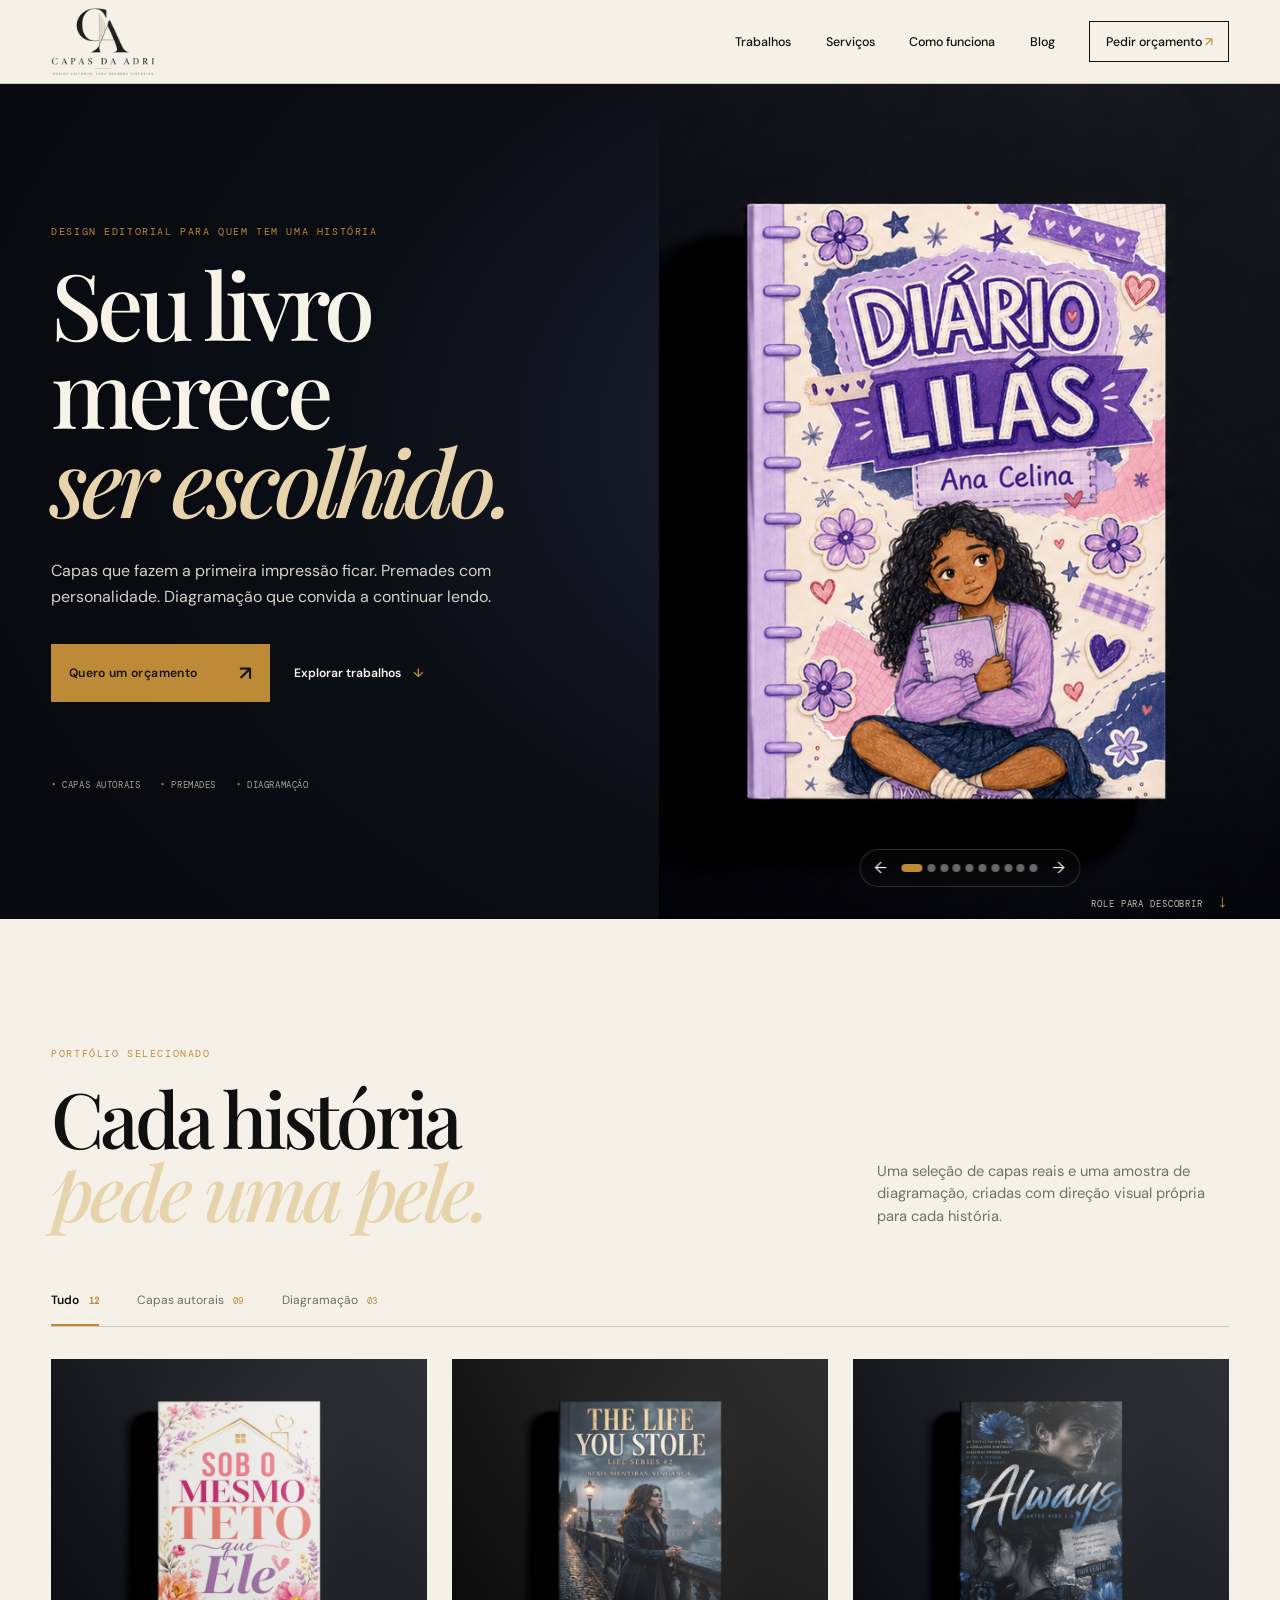
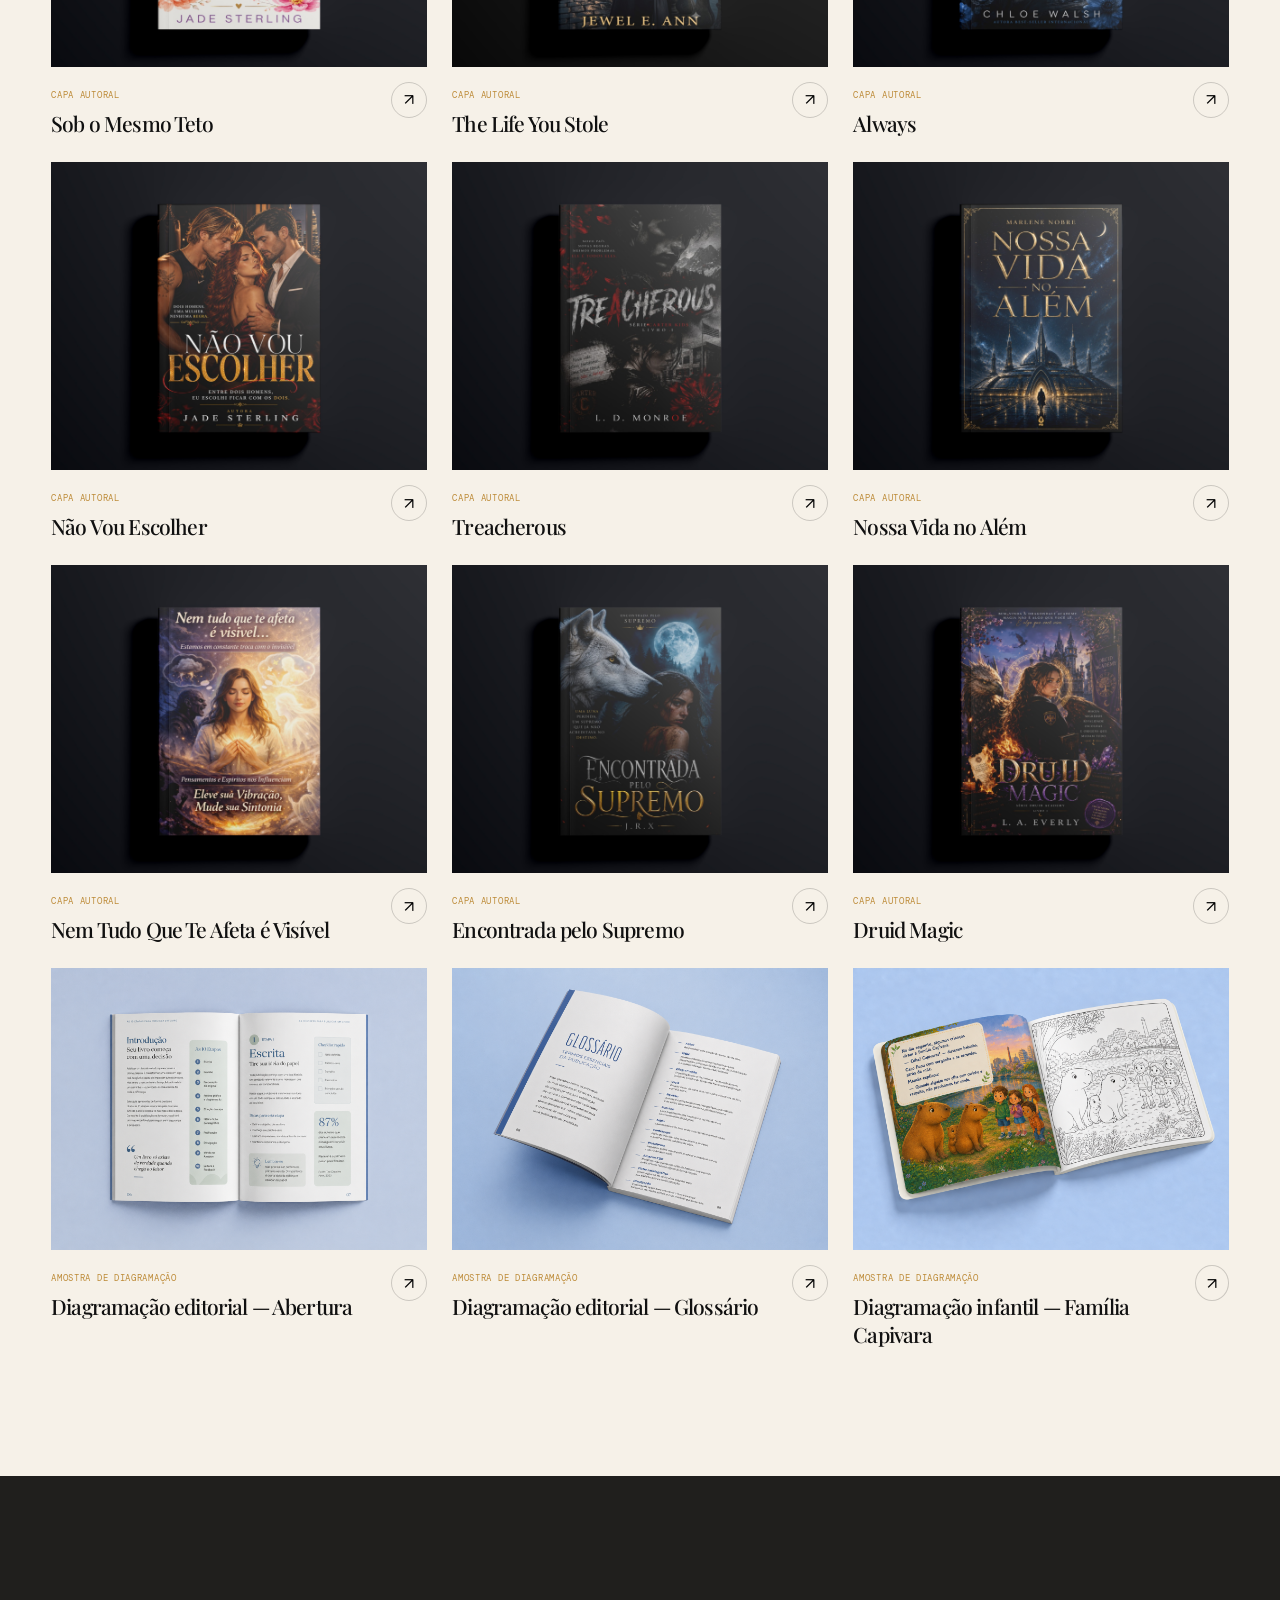
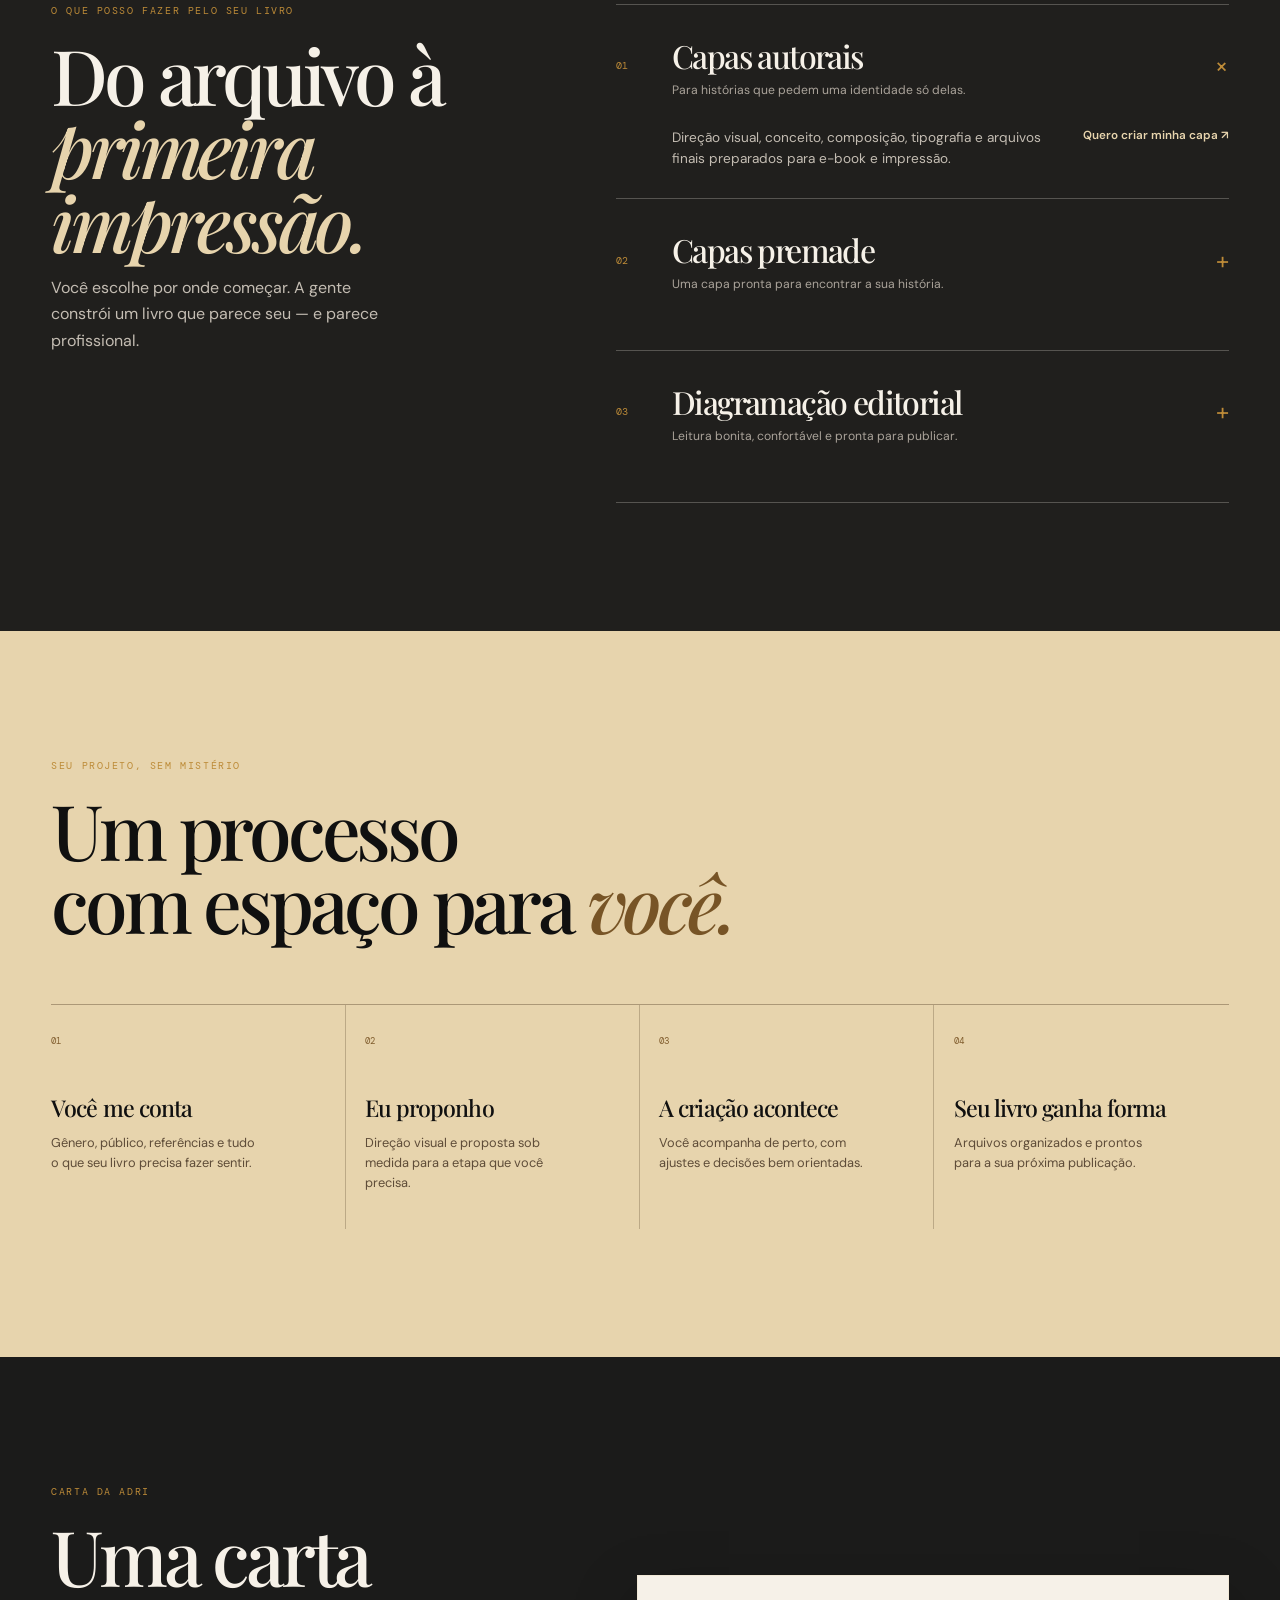
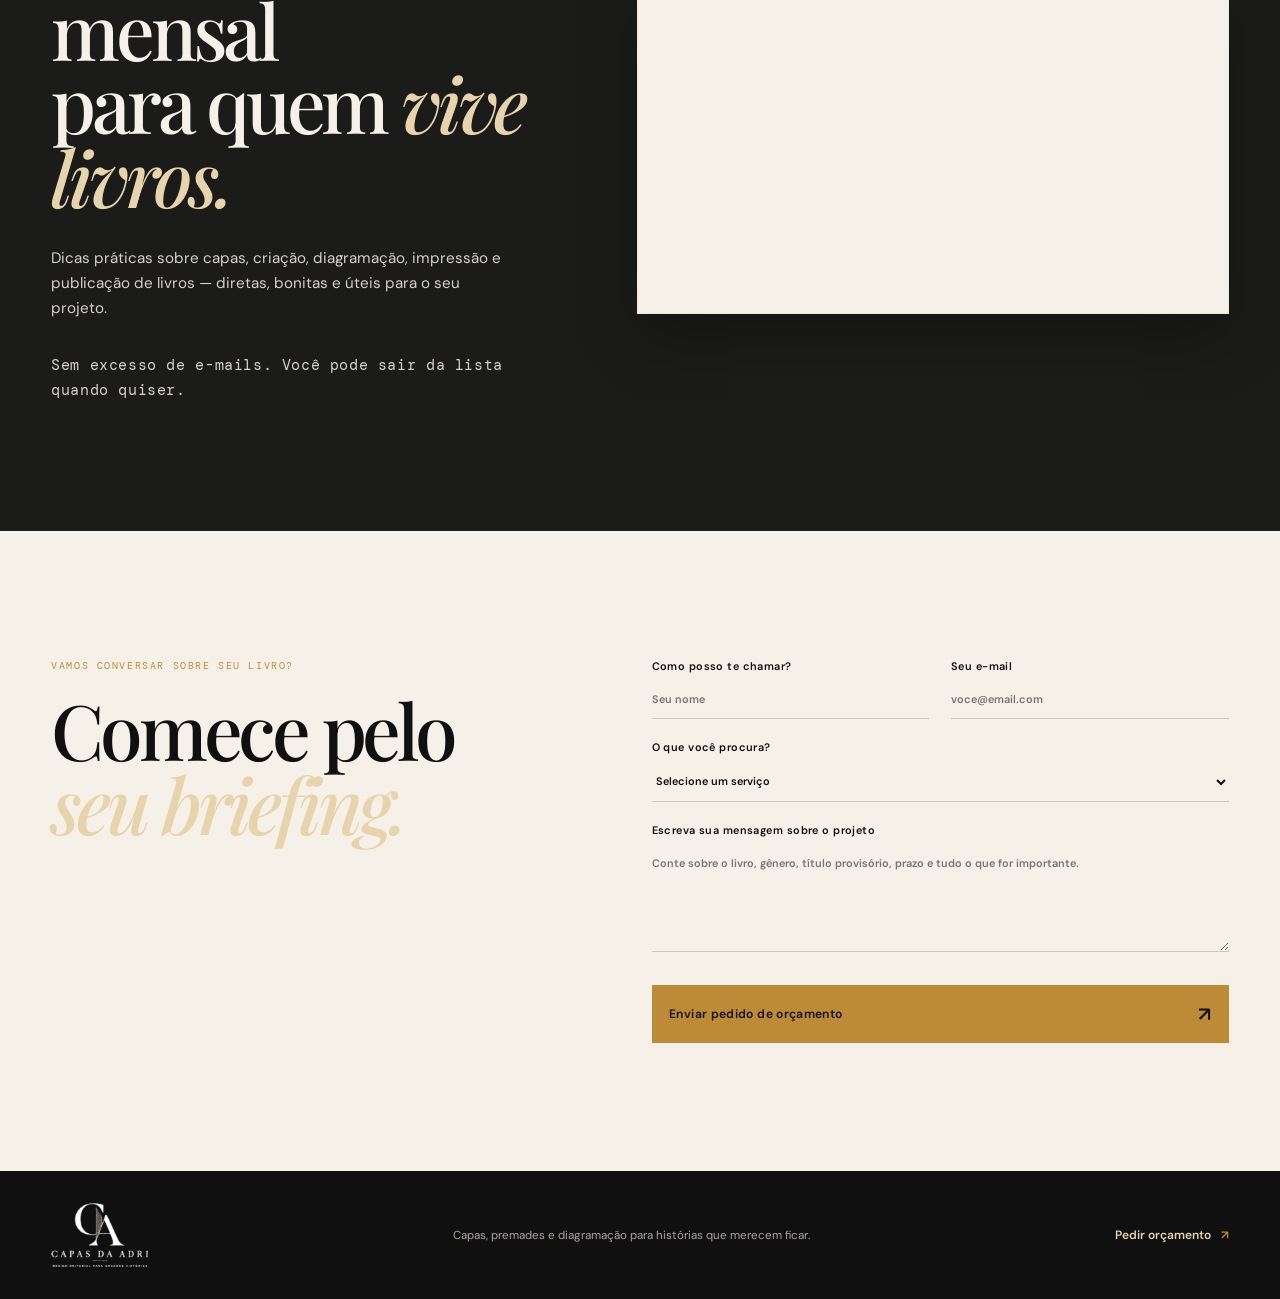
==== index.html @ 5df251c2 "Add Carta da Adri newsletter signup" ====
<!doctype html>
<html lang="pt-BR">
  <head>
    <meta charset="UTF-8" />
    <meta name="viewport" content="width=device-width, initial-scale=1.0" />
    <meta name="description" content="Capas da Adri cria capas de livros, premades e diagramação editorial para autores independentes e pequenas editoras no Brasil." />
    <meta name="robots" content="index,follow,max-image-preview:large" />
    <meta name="keywords" content="capas de livros, designer de capas, diagramação editorial, capas premade, design editorial, autores independentes" />
    <link rel="canonical" href="https://capas-da-adri.github.io/" />
    <meta property="og:type" content="website" />
    <meta property="og:locale" content="pt_BR" />
    <meta property="og:site_name" content="Capas da Adri" />
    <meta property="og:title" content="Capas da Adri | Capas de livros e diagramação editorial" />
    <meta property="og:description" content="Capas de livros, premades e diagramação editorial para histórias que merecem ser escolhidas." />
    <meta property="og:url" content="https://capas-da-adri.github.io/" />
    <meta property="og:image" content="https://capas-da-adri.github.io/assets/familia-capivara.png" />
    <meta name="twitter:card" content="summary_large_image" />
    <meta name="theme-color" content="#0B0C11" />
    <title>Capas da Adri | Capas de livros e diagramação editorial</title>
    <link rel="preconnect" href="https://fonts.googleapis.com" />
    <link rel="preconnect" href="https://fonts.gstatic.com" crossorigin />
    <link href="https://fonts.googleapis.com/css2?family=DM+Mono:wght@400;500&family=DM+Sans:opsz,wght@9..40,400;9..40,500;9..40,600&family=Playfair+Display:ital,wght@0,500;0,600;0,700;1,500;1,600&display=swap" rel="stylesheet" />
    <link rel="stylesheet" href="styles.css" />
    <style>.hero,.hero-art-mockup,.hero-carousel-slide{background:radial-gradient(ellipse 88% 88% at 84% 42%,#242a35 0%,#151924 39%,#0b0d14 68%,#080a10 100%)}</style>
    <script type="application/ld+json">
      {
        "@context": "https://schema.org",
        "@type": "ProfessionalService",
        "name": "Capas da Adri",
        "description": "Design editorial para autores independentes e pequenas editoras: capas de livros, premades e diagramação.",
        "url": "https://capas-da-adri.github.io/",
        "areaServed": "BR",
        "sameAs": ["https://www.instagram.com/capas.da.adri/"],
        "serviceType": ["Capas de livros", "Diagramação editorial", "Capas premade"]
      }
    </script>
  </head>
  <body>
    <a class="skip-link" href="#conteudo">Ir para o conteúdo</a>
    <header class="site-header">
      <a class="brand brand-logo" href="#inicio" aria-label="Capas da Adri, início"><img src="assets/logo-capas-da-adri.png" alt="Capas da Adri — design editorial para grandes histórias" /></a>
      <button class="menu-toggle" aria-label="Abrir menu" aria-expanded="false">Menu <span></span></button>
      <nav class="main-nav" aria-label="Navegação principal">
        <a href="#trabalhos">Trabalhos</a>
        <a href="#servicos">Serviços</a>
        <a href="#processo">Como funciona</a>
        <a href="blog.html">Blog</a>
        <a class="nav-cta" href="#orcamento">Pedir orçamento <i>↗</i></a>
      </nav>
    </header>

    <main id="conteudo">
      <section class="hero" id="inicio" aria-labelledby="hero-title">
        <div class="hero-copy">
          <p class="eyebrow">Design editorial para quem tem uma história</p>
          <h1 id="hero-title">Seu livro merece<br /><em>ser escolhido.</em></h1>
          <p class="hero-text">Capas que fazem a primeira impressão ficar. Premades com personalidade. Diagramação que convida a continuar lendo.</p>
          <div class="hero-actions">
            <a class="button button-gold" href="#orcamento">Quero um orçamento <span>↗</span></a>
            <a class="text-link" href="#trabalhos">Explorar trabalhos <span>↓</span></a>
          </div>
          <div class="hero-proof" aria-label="Especialidades">
            <span>Capas autorais</span><span>Premades</span><span>Diagramação</span>
          </div>
        </div>
        <div class="hero-art hero-art-mockup" data-hero-carousel aria-roledescription="carrossel" aria-label="Livros em destaque do portfólio">
          <div class="hero-carousel-slides">
            <figure class="hero-carousel-slide is-active" data-hero-slide aria-hidden="false"><img class="hero-carousel-image" src="assets/mockup-diario-lilas.png" alt="Mockup da capa Diário Lilás" fetchpriority="high" /><figcaption class="sr-only">Diário Lilás</figcaption></figure>
            <figure class="hero-carousel-slide" data-hero-slide aria-hidden="true"><img class="hero-carousel-image" src="assets/sob-o-mesmo-teto.jpg" alt="Mockup da capa Sob o Mesmo Teto" loading="lazy" decoding="async" /><figcaption class="sr-only">Sob o Mesmo Teto</figcaption></figure>
            <figure class="hero-carousel-slide" data-hero-slide aria-hidden="true"><img class="hero-carousel-image" src="assets/the-life-you-stole.jpg" alt="Mockup da capa The Life You Stole" loading="lazy" decoding="async" /><figcaption class="sr-only">The Life You Stole</figcaption></figure>
            <figure class="hero-carousel-slide" data-hero-slide aria-hidden="true"><img class="hero-carousel-image" src="assets/always.jpg" alt="Mockup da capa Always" loading="lazy" decoding="async" /><figcaption class="sr-only">Always</figcaption></figure>
            <figure class="hero-carousel-slide" data-hero-slide aria-hidden="true"><img class="hero-carousel-image" src="assets/nao-vou-escolher.jpg" alt="Mockup da capa Não Vou Escolher" loading="lazy" decoding="async" /><figcaption class="sr-only">Não Vou Escolher</figcaption></figure>
            <figure class="hero-carousel-slide" data-hero-slide aria-hidden="true"><img class="hero-carousel-image" src="assets/treacherous.jpg" alt="Mockup da capa Treacherous" loading="lazy" decoding="async" /><figcaption class="sr-only">Treacherous</figcaption></figure>
            <figure class="hero-carousel-slide" data-hero-slide aria-hidden="true"><img class="hero-carousel-image" src="assets/nossa-vida-no-alem.jpg" alt="Mockup da capa Nossa Vida no Além" loading="lazy" decoding="async" /><figcaption class="sr-only">Nossa Vida no Além</figcaption></figure>
            <figure class="hero-carousel-slide" data-hero-slide aria-hidden="true"><img class="hero-carousel-image" src="assets/nem-tudo-que-te-afeta.jpg" alt="Mockup da capa Nem Tudo Que Te Afeta é Visível" loading="lazy" decoding="async" /><figcaption class="sr-only">Nem Tudo Que Te Afeta é Visível</figcaption></figure>
            <figure class="hero-carousel-slide" data-hero-slide aria-hidden="true"><img class="hero-carousel-image" src="assets/encontrada-pelo-supremo.jpg" alt="Mockup da capa Encontrada pelo Supremo" loading="lazy" decoding="async" /><figcaption class="sr-only">Encontrada pelo Supremo</figcaption></figure>
            <figure class="hero-carousel-slide" data-hero-slide aria-hidden="true"><img class="hero-carousel-image" src="assets/druid-magic.jpg" alt="Mockup da capa Druid Magic" loading="lazy" decoding="async" /><figcaption class="sr-only">Druid Magic</figcaption></figure>
          </div>
          <div class="hero-carousel-controls" aria-label="Controles do carrossel">
            <button class="hero-carousel-arrow" type="button" data-hero-prev aria-label="Livro anterior">←</button>
            <div class="hero-carousel-dots" data-hero-dots aria-label="Escolher livro em destaque"></div>
            <button class="hero-carousel-arrow" type="button" data-hero-next aria-label="Próximo livro">→</button>
          </div>
        </div>
        <a class="scroll-cue" href="#trabalhos">ROLE PARA DESCOBRIR <span>↓</span></a>
      </section>

      <section class="gallery-section" id="trabalhos" aria-labelledby="trabalhos-title">
        <div class="section-head">
          <div>
            <p class="eyebrow">Portfólio selecionado</p>
            <h2 id="trabalhos-title">Cada história<br /><em>pede uma pele.</em></h2>
          </div>
          <p>Uma seleção de capas reais e uma amostra de diagramação, criadas com direção visual própria para cada história.</p>
        </div>
        <div class="filters" aria-label="Filtrar trabalhos">
          <button class="filter is-active" data-filter="todos">Tudo <span>12</span></button>
          <button class="filter" data-filter="capa">Capas autorais <span>09</span></button>
          <button class="filter" data-filter="diagramacao">Diagramação <span>03</span></button>
        </div>
        <div class="work-grid" id="workGrid">
          <article class="work-card" data-category="capa" data-title="Sob o Mesmo Teto" data-type="Capa autoral" data-description="Projeto de capa autoral para uma história que pede leveza, cor e uma presença romântica já no primeiro olhar.">
            <div class="cover-photo"><img src="assets/sob-o-mesmo-teto.jpg" alt="Capa do livro Sob o Mesmo Teto" /></div><div class="work-meta"><div><span>Capa autoral</span><h3>Sob o Mesmo Teto</h3></div><button class="round-arrow" aria-label="Ver Sob o Mesmo Teto">↗</button></div>
          </article>
          <article class="work-card" data-category="capa" data-title="The Life You Stole" data-type="Capa autoral" data-description="Projeto de capa autoral com atmosfera cinematográfica e um clima envolvente de mistério.">
            <div class="cover-photo"><img src="assets/the-life-you-stole.jpg" alt="Capa do livro The Life You Stole" loading="lazy" /></div><div class="work-meta"><div><span>Capa autoral</span><h3>The Life You Stole</h3></div><button class="round-arrow" aria-label="Ver The Life You Stole">↗</button></div>
          </article>
          <article class="work-card" data-category="capa" data-title="Always" data-type="Capa autoral" data-description="Projeto de capa autoral em tons profundos, com contraste, textura e emoção visual.">
            <div class="cover-photo"><img src="assets/always.jpg" alt="Capa do livro Always" loading="lazy" /></div><div class="work-meta"><div><span>Capa autoral</span><h3>Always</h3></div><button class="round-arrow" aria-label="Ver Always">↗</button></div>
          </article>
          <article class="work-card" data-category="capa" data-title="Não Vou Escolher" data-type="Capa autoral" data-description="Projeto de capa autoral de alto impacto, com luz dramática, contraste e presença editorial.">
            <div class="cover-photo"><img src="assets/nao-vou-escolher.jpg" alt="Capa do livro Não Vou Escolher" loading="lazy" /></div><div class="work-meta"><div><span>Capa autoral</span><h3>Não Vou Escolher</h3></div><button class="round-arrow" aria-label="Ver Não Vou Escolher">↗</button></div>
          </article>
          <article class="work-card" data-category="capa" data-title="Treacherous" data-type="Capa autoral" data-description="Projeto de capa autoral com uma linguagem intensa, urbana e marcada por contraste visual.">
            <div class="cover-photo"><img src="assets/treacherous.jpg" alt="Capa do livro Treacherous" loading="lazy" /></div><div class="work-meta"><div><span>Capa autoral</span><h3>Treacherous</h3></div><button class="round-arrow" aria-label="Ver Treacherous">↗</button></div>
          </article>
          <article class="work-card" data-category="capa" data-title="Nossa Vida no Além" data-type="Capa autoral" data-description="Projeto de capa autoral com universo fantástico, brilho dourado e atmosfera noturna.">
            <div class="cover-photo"><img src="assets/nossa-vida-no-alem.jpg" alt="Capa do livro Nossa Vida no Além" loading="lazy" /></div><div class="work-meta"><div><span>Capa autoral</span><h3>Nossa Vida no Além</h3></div><button class="round-arrow" aria-label="Ver Nossa Vida no Além">↗</button></div>
          </article>
          <article class="work-card" data-category="capa" data-title="Nem Tudo Que Te Afeta é Visível" data-type="Capa autoral" data-description="Projeto de capa autoral com simbologia, luz e um contraste que sustenta a mensagem do livro.">
            <div class="cover-photo"><img src="assets/nem-tudo-que-te-afeta.jpg" alt="Capa do livro Nem Tudo Que Te Afeta é Visível" loading="lazy" /></div><div class="work-meta"><div><span>Capa autoral</span><h3>Nem Tudo Que Te Afeta é Visível</h3></div><button class="round-arrow" aria-label="Ver Nem Tudo Que Te Afeta é Visível">↗</button></div>
          </article>
          <article class="work-card" data-category="capa" data-title="Encontrada pelo Supremo" data-type="Capa autoral" data-description="Projeto de capa autoral com fantasia, personagem central e uma paleta noturna de alto contraste.">
            <div class="cover-photo"><img src="assets/encontrada-pelo-supremo.jpg" alt="Capa do livro Encontrada pelo Supremo" loading="lazy" /></div><div class="work-meta"><div><span>Capa autoral</span><h3>Encontrada pelo Supremo</h3></div><button class="round-arrow" aria-label="Ver Encontrada pelo Supremo">↗</button></div>
          </article>
          <article class="work-card" data-category="capa" data-title="Druid Magic" data-type="Capa autoral" data-description="Projeto de capa autoral de fantasia, com elementos mágicos, cenário rico e presença de personagem.">
            <div class="cover-photo"><img src="assets/druid-magic.jpg" alt="Capa do livro Druid Magic" loading="lazy" /></div><div class="work-meta"><div><span>Capa autoral</span><h3>Druid Magic</h3></div><button class="round-arrow" aria-label="Ver Druid Magic">↗</button></div>
          </article>
          <article class="work-card" data-category="diagramacao" data-title="Diagramação editorial — Abertura" data-type="Amostra de diagramação" data-description="Uma abertura de capítulo completa, com hierarquia clara, elementos de apoio e leitura confortável.">
            <div class="layout-photo"><img src="assets/diagramacao-abertura.png" alt="Livro aberto exibindo páginas diagramadas com introdução e etapa de escrita" loading="lazy" /></div><div class="work-meta"><div><span>Amostra de diagramação</span><h3>Diagramação editorial — Abertura</h3></div><button class="round-arrow" aria-label="Ver amostra de diagramação editorial">↗</button></div>
          </article>
          <article class="work-card" data-category="diagramacao" data-title="Diagramação editorial — Glossário" data-type="Amostra de diagramação" data-description="Uma página de glossário com organização visual, espaçamento e hierarquia para leitura fluida.">
            <div class="layout-photo"><img src="assets/diagramacao-glossario.png" alt="Livro aberto exibindo uma página diagramada de glossário editorial" loading="lazy" /></div><div class="work-meta"><div><span>Amostra de diagramação</span><h3>Diagramação editorial — Glossário</h3></div><button class="round-arrow" aria-label="Ver amostra de diagramação editorial">↗</button></div>
          </article>
          <article class="work-card" data-category="diagramacao" data-title="Diagramação infantil — Família Capivara" data-type="Amostra de diagramação" data-description="Miolo infantil com página de leitura ilustrada e atividade para colorir, organizado para tornar a experiência divertida e clara.">
            <div class="layout-photo"><img src="assets/diagramacao-familia-capivara.png" alt="Livro aberto da Família Capivara com página ilustrada e atividade para colorir" loading="lazy" /></div><div class="work-meta"><div><span>Amostra de diagramação</span><h3>Diagramação infantil — Família Capivara</h3></div><button class="round-arrow" aria-label="Ver amostra de diagramação infantil da Família Capivara">↗</button></div>
          </article>
        </div>
      </section>

      <section class="services-section" id="servicos" aria-labelledby="servicos-title">
        <div class="services-intro">
          <p class="eyebrow">O que posso fazer pelo seu livro</p>
          <h2 id="servicos-title">Do arquivo à<br /><em>primeira impressão.</em></h2>
          <p>Você escolhe por onde começar. A gente constrói um livro que parece seu — e parece profissional.</p>
        </div>
        <div class="service-list">
          <article class="service-item is-open"><button class="service-toggle" aria-expanded="true"><span class="service-number">01</span><span><b>Capas autorais</b><small>Para histórias que pedem uma identidade só delas.</small></span><i>+</i></button><div class="service-detail"><p>Direção visual, conceito, composição, tipografia e arquivos finais preparados para e-book e impressão.</p><a href="#orcamento" data-service="Capa autoral">Quero criar minha capa <span>↗</span></a></div></article>
          <article class="service-item"><button class="service-toggle" aria-expanded="false"><span class="service-number">02</span><span><b>Capas premade</b><small>Uma capa pronta para encontrar a sua história.</small></span><i>+</i></button><div class="service-detail"><p>Opções exclusivas que recebem seu título, nome de autora ou autor e os ajustes combinados.</p><a href="#orcamento" data-service="Premade">Quero ver premades <span>↗</span></a></div></article>
          <article class="service-item"><button class="service-toggle" aria-expanded="false"><span class="service-number">03</span><span><b>Diagramação editorial</b><small>Leitura bonita, confortável e pronta para publicar.</small></span><i>+</i></button><div class="service-detail"><p>Organização de miolo, estilos, capítulos, páginas e elementos gráficos para e-book ou impresso.</p><a href="#orcamento" data-service="Diagramação">Quero diagramar meu livro <span>↗</span></a></div></article>
        </div>
      </section>

      <section class="process-section" id="processo" aria-labelledby="processo-title">
        <p class="eyebrow">Seu projeto, sem mistério</p>
        <h2 id="processo-title">Um processo<br />com espaço para <em>você.</em></h2>
        <ol class="process-list">
          <li><span>01</span><b>Você me conta</b><p>Gênero, público, referências e tudo o que seu livro precisa fazer sentir.</p></li>
          <li><span>02</span><b>Eu proponho</b><p>Direção visual e proposta sob medida para a etapa que você precisa.</p></li>
          <li><span>03</span><b>A criação acontece</b><p>Você acompanha de perto, com ajustes e decisões bem orientadas.</p></li>
          <li><span>04</span><b>Seu livro ganha forma</b><p>Arquivos organizados e prontos para a sua próxima publicação.</p></li>
        </ol>
      </section>

      <section class="newsletter-section" id="carta-da-adri" aria-labelledby="newsletter-title">
        <div class="newsletter-copy">
          <p class="eyebrow">Carta da Adri</p>
          <h2 id="newsletter-title">Uma carta mensal<br />para quem <em>vive livros.</em></h2>
          <p>Dicas práticas sobre capas, criação, diagramação, impressão e publicação de livros — diretas, bonitas e úteis para o seu projeto.</p>
          <p class="newsletter-note">Sem excesso de e-mails. Você pode sair da lista quando quiser.</p>
        </div>
        <div class="newsletter-embed">
          <iframe title="Inscrição na Carta da Adri" width="540" height="305" src="https://da67647e.sibforms.com/v2/serve/[base64]" frameborder="0" scrolling="auto" allowfullscreen style="display:block;margin-left:auto;margin-right:auto;max-width:100%;"></iframe>
        </div>
      </section>

      <section class="quote-section" id="orcamento" aria-labelledby="orcamento-title">
        <div class="quote-copy"><p class="eyebrow">Vamos conversar sobre seu livro?</p><h2 id="orcamento-title">Comece pelo<br /><em>seu briefing.</em></h2></div>
        <form class="quote-form" id="quoteForm">
          <label>Como posso te chamar?<input name="nome" type="text" placeholder="Seu nome" required /></label>
          <label>Seu e-mail<input name="email" type="email" placeholder="voce@email.com" required /></label>
          <label>O que você procura?<select name="servico" required><option value="">Selecione um serviço</option><option>Uma capa autoral</option><option>Uma capa premade</option><option>Diagramação editorial</option><option>Mais de um serviço</option></select></label>
          <label>Escreva sua mensagem sobre o projeto<textarea name="mensagem" rows="6" placeholder="Conte sobre o livro, gênero, título provisório, prazo e tudo o que for importante." required></textarea></label>
          <label class="sr-only" aria-hidden="true">Não preencha este campo<input name="website" type="text" tabindex="-1" autocomplete="off" /></label>
          <button class="button button-gold" type="submit">Enviar pedido de orçamento <span>↗</span></button>
          <p class="form-helper" id="formHelper" role="status" aria-live="polite" hidden></p>
        </form>
      </section>
    </main>

    <footer><a class="brand brand-logo brand-logo-footer" href="#inicio" aria-label="Capas da Adri, início"><img src="assets/logo-capas-da-adri-footer.png" alt="Capas da Adri — design editorial para grandes histórias" /></a><p>Capas, premades e diagramação para histórias que merecem ficar.</p><a href="#orcamento">Pedir orçamento <span>↗</span></a></footer>

    <dialog class="work-modal" id="workModal"><button class="modal-close" aria-label="Fechar">×</button><div id="modalArt"></div><div class="modal-copy"><p class="eyebrow" id="modalType"></p><h2 id="modalTitle"></h2><p id="modalDescription"></p><a class="button button-gold" href="#orcamento">Quero algo assim <span>↗</span></a></div></dialog>
    <script src="app.js"></script>
  </body>
</html>
---- styles.css ----
:root{--ink:#101010;--paper:#f6f1e8;--gold:#bd8b38;--gold-pale:#e7d4ad;--muted:#756f67;--line:rgba(16,16,16,.18);--serif:"Playfair Display",Georgia,serif;--sans:"DM Sans",Arial,sans-serif;--mono:"DM Mono",monospace}*{box-sizing:border-box}html{scroll-behavior:smooth}body{margin:0;background:var(--paper);color:var(--ink);font-family:var(--sans)}button,input,textarea,select{font:inherit}button{cursor:pointer}.skip-link{position:fixed;left:1rem;top:-5rem;background:var(--ink);color:#fff;padding:.8rem;z-index:20}.skip-link:focus{top:1rem}.site-header{height:84px;padding:0 clamp(1.25rem,4vw,4.5rem);border-bottom:1px solid var(--line);display:flex;align-items:center;justify-content:space-between;position:relative;z-index:10;background:var(--paper)}.brand{color:inherit;text-decoration:none;display:flex;align-items:center;gap:.75rem;font-size:.76rem;font-weight:600;letter-spacing:.09em;text-transform:uppercase}.brand-mark{font-family:var(--serif);font-size:1.65rem;letter-spacing:-.12em;line-height:1}.brand-mark span{color:var(--gold);font-family:var(--sans);font-size:.65em;vertical-align:middle;margin:0 .03em}.main-nav{display:flex;align-items:center;gap:clamp(1rem,2.7vw,3rem)}.main-nav>a{color:inherit;text-decoration:none;font-size:.78rem;font-weight:500}.main-nav .nav-cta{padding:.7rem .95rem;border:1px solid var(--ink)}.nav-cta i{font-style:normal;color:var(--gold)}.menu-toggle{display:none;border:0;background:none;font-size:.75rem;font-weight:600;letter-spacing:.08em;text-transform:uppercase}.hero{min-height:calc(100vh - 84px);position:relative;display:grid;grid-template-columns:minmax(0,1.03fr) minmax(440px,.97fr);overflow:hidden;background:#1b1b1a;color:#f8f3e9}.hero:before{content:"";position:absolute;width:70vw;height:70vw;border:1px solid rgba(231,212,173,.24);border-radius:50%;right:-27vw;top:-28vw}.hero-copy{padding:clamp(5rem,11vw,10rem) clamp(1.25rem,4vw,4.5rem) 5.5rem;position:relative;z-index:2}.eyebrow{font-family:var(--mono);font-size:.62rem;letter-spacing:.16em;text-transform:uppercase;margin:0 0 1.3rem;color:var(--gold)}h1,h2{font-family:var(--serif);font-weight:500;letter-spacing:-.055em;line-height:.96;margin:0}h1{font-size:clamp(3.4rem,7.2vw,7.7rem)}h1 em,h2 em{font-weight:500;color:var(--gold-pale)}.hero-text{max-width:32rem;line-height:1.65;font-size:1rem;color:#d6d1c9;margin:2.1rem 0}.hero-actions{display:flex;gap:1.5rem;align-items:center;flex-wrap:wrap}.button{display:inline-flex;align-items:center;gap:2.6rem;text-decoration:none;border:0;padding:1rem 1.1rem;font-size:.76rem;font-weight:600;letter-spacing:.03em}.button-gold{background:var(--gold);color:#15130f}.button span{font-size:1.25rem}.text-link{color:inherit;text-decoration:none;font-size:.76rem;font-weight:600}.text-link span{color:var(--gold);padding-left:.55rem}.hero-proof{display:flex;gap:1.25rem;flex-wrap:wrap;position:absolute;bottom:2rem;font-family:var(--mono);font-size:.59rem;color:#aaa39a;text-transform:uppercase;letter-spacing:.06em}.hero-proof span:before{content:"•";color:var(--gold);margin-right:.35rem}.hero-art{position:relative;min-height:600px}.sun-stamp{position:absolute;border:1px solid rgba(231,212,173,.45);color:var(--gold-pale);border-radius:50%;width:9rem;height:9rem;right:12%;top:15%;display:grid;place-content:center;text-align:center;font-family:var(--mono);font-size:.58rem;letter-spacing:.14em;line-height:1.65;transform:rotate(15deg)}.sun-stamp b{color:var(--gold);font-size:1.1rem}.hero-book{width:clamp(155px,18vw,240px);aspect-ratio:2/3.08;position:absolute;box-shadow:20px 28px 40px rgba(0,0,0,.37);padding:1.3rem;display:flex;flex-direction:column;z-index:1}.hero-book b{font-family:var(--serif);font-size:clamp(1.4rem,2.6vw,2.5rem);font-weight:500;line-height:.9;letter-spacing:-.08em}.hero-book b i{font-weight:500}.hero-book small,.hero-book span{font-family:var(--mono);font-size:.42rem;letter-spacing:.08em}.hero-book span{margin-top:auto}.book-hush{right:34%;top:11%;background:linear-gradient(145deg,#5d3e2d,#17110f 55%,#8c6750);color:#eadfce;transform:rotate(9deg);z-index:0}.book-hush b{margin-top:30%}.book-hush i{color:#d7ab72}.book-memory{right:5%;top:27%;background:linear-gradient(#8dd2d5 0 40%,#2d8395 40% 63%,#1d536e 63%);color:#f9f0cf;transform:rotate(-5deg)}.book-memory b{color:#f2bd40;margin-top:13%;font-size:clamp(1.45rem,2.8vw,2.75rem)}.book-memory b:first-line{color:#245a97}.book-lilas{right:46%;top:48%;background:radial-gradient(circle at 80% 16%,#fff8de 0 1%,transparent 1.5%),linear-gradient(135deg,#c693b3,#8c5e8d);color:#fff6e4;transform:rotate(-12deg)}.book-lilas b{margin-top:36%;color:#fff6d3}.book-lilas i{color:#f7d558}.scroll-cue{position:absolute;left:clamp(1.25rem,4vw,4.5rem);bottom:1.8rem;color:#c7c0b6;text-decoration:none;font-family:var(--mono);font-size:.55rem;letter-spacing:.1em}.scroll-cue span{color:var(--gold);font-size:1.15rem;padding-left:.5rem}.gallery-section,.services-section,.process-section,.quote-section{padding:clamp(5rem,10vw,10rem) clamp(1.25rem,4vw,4.5rem)}.section-head{display:flex;justify-content:space-between;gap:2rem;align-items:flex-end;margin-bottom:4rem}.section-head h2,.services-intro h2,.process-section h2,.quote-copy h2{font-size:clamp(3rem,6vw,6.4rem)}.section-head>p{max-width:21rem;line-height:1.55;color:var(--muted);font-size:.92rem;margin:0 1rem 0 0}.filters{display:flex;border-bottom:1px solid var(--line);gap:clamp(1rem,3vw,3rem);overflow-x:auto;margin-bottom:2rem}.filter{border:0;background:transparent;color:#716b63;font-size:.75rem;padding:0 0 1rem;white-space:nowrap;border-bottom:2px solid transparent}.filter span{font-family:var(--mono);font-size:.56rem;margin-left:.4rem;color:var(--gold)}.filter.is-active{color:var(--ink);border-color:var(--gold);font-weight:600}.work-grid{display:grid;grid-template-columns:repeat(3,1fr);gap:clamp(1rem,2vw,2rem)}.work-card{margin:0;min-width:0;transition:opacity .25s,transform .25s}.work-card.hidden{display:none}.work-card.wide{grid-column:span 2}.cover-scene{aspect-ratio:1/.9;position:relative;overflow:hidden;isolation:isolate}.wide .cover-scene{aspect-ratio:1.9/1}.cover-scene:after{content:"";position:absolute;inset:0;background:linear-gradient(110deg,rgba(255,255,255,.12),transparent 30%,rgba(0,0,0,.18));pointer-events:none}.cover-type,.rain-title,.serra-title,.lines-title{position:absolute;z-index:1}.memory-scene{background:linear-gradient(#a4dce2 0 37%,#408da0 38% 55%,#17617b 56%);padding:clamp(1.3rem,4vw,4rem)}.memory-scene:before{content:"";position:absolute;width:110%;height:35%;background:repeating-linear-gradient(175deg,rgba(255,255,255,.3) 0 2px,transparent 2px 13px);left:-4%;top:45%;transform:skewY(-3deg)}.memory-scene .cover-type{top:12%;left:11%;color:#ffc343}.memory-scene strong,.memory-scene em{display:block;font-family:var(--serif);font-size:clamp(2rem,5vw,5.2rem);line-height:.76;letter-spacing:-.07em}.memory-scene strong{color:#296395}.memory-scene em{font-style:italic}.memory-scene small{display:block;margin-top:1rem;color:#fff6d5;font-family:var(--mono);font-size:.43rem;letter-spacing:.1em}.lilas-scene{background:linear-gradient(145deg,#d6b5ca,#b97ca8 50%,#795376);color:#fff8dd}.lilas-scene .cover-type{top:34%;left:10%}.lilas-scene strong,.lilas-scene em{display:block;font-family:var(--serif);font-size:clamp(2rem,4.2vw,3.8rem);line-height:.75;letter-spacing:-.07em}.lilas-scene em{color:#f4d75b}.lilas-scene small{display:block;font-family:var(--mono);font-size:.42rem;margin-top:.9rem;letter-spacing:.07em}.flower{position:absolute;color:#f7e4b1;font-size:clamp(3rem,7vw,7rem);z-index:0}.f1{right:4%;top:5%;transform:rotate(24deg)}.f2{left:-5%;bottom:-12%;color:#dfb7dc}.rain-scene{background:radial-gradient(circle at 72% 18%,#d9b77d 0 1%,transparent 28%),linear-gradient(150deg,#112c30,#395d59 50%,#0c1d26);color:#f6ebd0}.rain-scene:before{content:"";position:absolute;inset:-30% 20% -10%;background:repeating-linear-gradient(105deg,transparent 0 10px,rgba(212,233,225,.3) 11px 12px,transparent 13px 20px);transform:rotate(12deg)}.rain-title{left:11%;top:36%;font-family:var(--serif);font-size:clamp(2rem,4vw,3.9rem);line-height:.78;letter-spacing:-.07em}.rain-title i{color:#d5ad65}.rain-title small,.serra-title small,.lines-title small{display:block;font-family:var(--mono);font-size:.42rem;letter-spacing:.1em;margin-top:1rem}.serra-scene{background:linear-gradient(#e2a06c,#c87361 45%,#80455d);color:#fae5be}.mountain{position:absolute;bottom:-11%;width:85%;height:67%;background:#382b41;clip-path:polygon(0 100%,53% 0,100% 100%)}.m1{left:-26%}.m2{right:-23%;height:59%;background:#543148}.serra-title{left:10%;top:17%;font-family:var(--serif);font-size:clamp(2rem,4vw,3.9rem);line-height:.79;letter-spacing:-.07em}.serra-title i{color:#f6c65a}.pages-scene{background:#d5cab9;padding:13% 9%;display:flex;gap:4%;align-items:center}.page{background:#f9f7f0;box-shadow:0 10px 20px rgba(65,51,37,.2);height:77%;width:48%;padding:12%;position:relative;z-index:1}.page:after{content:"";position:absolute;left:12%;right:12%;bottom:12%;height:1px;background:#c8bda9;box-shadow:0 -14px #d7cebe,0 -28px #d7cebe,0 -42px #d7cebe}.page-one b{font-family:var(--serif);font-size:clamp(1.7rem,3.3vw,3.2rem);color:var(--gold)}.page-one span{font-family:var(--serif);font-size:clamp(1rem,2vw,1.8rem);display:block;margin-top:1rem;line-height:.9}.page-two{transform:translateY(7%);display:flex;flex-direction:column}.page-two i{font-family:var(--serif);font-size:clamp(.9rem,1.7vw,1.4rem);line-height:1.1}.page-two small{margin-top:auto;font-family:var(--mono);font-size:.38rem;letter-spacing:.1em}.lines-scene{background:#e7d8ce;color:#5b2630}.lines-scene:before{content:"";position:absolute;inset:0;background:repeating-linear-gradient(0deg,transparent 0 24px,rgba(107,53,62,.28) 25px 26px);transform:rotate(-7deg) scale(1.2)}.line-bloom{position:absolute;right:7%;top:4%;font-size:clamp(5rem,11vw,10rem);z-index:1;color:#c08b8d}.lines-title{left:11%;top:34%;font-family:var(--serif);font-size:clamp(2rem,4vw,3.9rem);line-height:.76;letter-spacing:-.07em}.lines-title i{color:#a15e65}.work-meta{display:flex;justify-content:space-between;gap:1rem;padding:.95rem 0 0}.work-meta span{font-family:var(--mono);font-size:.55rem;text-transform:uppercase;letter-spacing:.08em;color:var(--gold)}.work-meta h3{font-family:var(--serif);font-size:1.32rem;font-weight:500;letter-spacing:-.04em;margin:.35rem 0 0}.round-arrow{border:1px solid var(--line);border-radius:50%;background:transparent;width:2.25rem;height:2.25rem;font-size:1rem;transition:.2s}.work-card:hover .round-arrow{background:var(--gold);border-color:var(--gold);transform:translate(2px,-2px)}.services-section{background:#201f1d;color:#f6f1e8;display:grid;grid-template-columns:.86fr 1.14fr;gap:clamp(3rem,8vw,9rem)}.services-intro>p:last-child{max-width:22rem;line-height:1.65;color:#c4bdb3}.service-list{border-top:1px solid rgba(246,241,232,.25)}.service-item{border-bottom:1px solid rgba(246,241,232,.25)}.service-toggle{width:100%;display:grid;grid-template-columns:2.5rem 1fr 2rem;gap:1rem;align-items:center;text-align:left;padding:1.8rem 0;background:transparent;border:0;color:inherit}.service-number{font-family:var(--mono);font-size:.6rem;color:var(--gold)}.service-toggle b{display:block;font-family:var(--serif);font-size:clamp(1.5rem,2.5vw,2.4rem);font-weight:500;letter-spacing:-.05em}.service-toggle small{display:block;color:#aaa39a;font-size:.76rem;margin-top:.35rem}.service-toggle i{font-style:normal;font-size:1.5rem;color:var(--gold);justify-self:end;transition:transform .25s}.is-open .service-toggle i{transform:rotate(45deg)}.service-detail{display:grid;grid-template-columns:1fr auto;gap:2rem;padding:0 0 1.8rem 3.5rem;max-height:0;overflow:hidden;opacity:0;transition:max-height .35s,opacity .3s,padding .3s}.is-open .service-detail{max-height:180px;opacity:1}.service-detail p{margin:0;line-height:1.55;color:#c4bdb3;font-size:.85rem}.service-detail a{color:var(--gold-pale);font-size:.73rem;font-weight:600;text-decoration:none;white-space:nowrap}.process-section{background:var(--gold-pale)}.process-section h2 em{color:#775426}.process-list{list-style:none;margin:4rem 0 0;padding:0;display:grid;grid-template-columns:repeat(4,1fr);border-top:1px solid rgba(61,41,18,.35)}.process-list li{padding:1.4rem 1.2rem 0 0;min-height:14rem;border-right:1px solid rgba(61,41,18,.25)}.process-list li:not(:first-child){padding-left:1.2rem}.process-list li:last-child{border-right:0}.process-list span{font-family:var(--mono);font-size:.58rem;color:#805d2e}.process-list b{display:block;font-family:var(--serif);font-size:1.45rem;font-weight:500;letter-spacing:-.04em;margin:2.7rem 0 .65rem}.process-list p{font-size:.8rem;line-height:1.55;margin:0;max-width:13rem;color:#5e4c38}.quote-section{display:grid;grid-template-columns:.9fr 1.1fr;gap:clamp(3rem,10vw,10rem)}.quote-copy>p:not(.eyebrow){max-width:23rem;line-height:1.65;color:var(--muted)}.direct-note{margin-top:3rem;border-top:1px solid var(--line);border-bottom:1px solid var(--line);padding:1.1rem 0;display:flex;align-items:center;gap:.75rem;width:min(100%,22rem)}.direct-note>span{color:var(--gold);font-family:var(--serif);font-size:2rem}.direct-note b,.direct-note small{display:block}.direct-note b{font-size:.8rem}.direct-note small{font-family:var(--mono);font-size:.57rem;color:var(--muted);margin-top:.2rem}.quote-form{display:grid;grid-template-columns:1fr 1fr;gap:1.35rem}.quote-form label{font-size:.68rem;font-weight:600;letter-spacing:.04em}.quote-form label:nth-of-type(3),.quote-form label:nth-of-type(4),.quote-form button,.form-helper{grid-column:1/-1}.quote-form input,.quote-form textarea,.quote-form select{display:block;width:100%;margin-top:.5rem;border:0;border-bottom:1px solid var(--line);background:transparent;padding:.7rem 0;color:var(--ink);outline-color:var(--gold)}.quote-form textarea{resize:vertical}.quote-form .button{justify-content:space-between;margin-top:.7rem}.form-helper{font-family:var(--mono);font-size:.57rem;color:var(--muted);margin:0}footer{background:#101010;color:#f6f1e8;padding:2rem clamp(1.25rem,4vw,4.5rem);display:flex;align-items:center;justify-content:space-between;gap:1.5rem}footer p{font-size:.72rem;color:#aca69e;margin:0;text-align:center}footer>a:last-child{color:var(--gold-pale);font-size:.75rem;text-decoration:none;font-weight:600}footer>a:last-child span{color:var(--gold);margin-left:.4rem}.work-modal{width:min(800px,calc(100vw - 2rem));padding:0;border:0;background:var(--paper);color:var(--ink);grid-template-columns:1fr 1fr;box-shadow:0 30px 90px rgba(0,0,0,.45)}.work-modal[open]{display:grid}.work-modal::backdrop{background:rgba(12,11,10,.72);backdrop-filter:blur(3px)}#modalArt{min-height:470px}.modal-copy{padding:clamp(2rem,5vw,4rem);display:flex;flex-direction:column;align-items:flex-start;justify-content:center}.modal-copy h2{font-size:clamp(2.5rem,5vw,4rem)}.modal-copy>p:not(.eyebrow){line-height:1.6;color:var(--muted);font-size:.88rem}.modal-copy .button{margin-top:1rem}.modal-close{position:absolute;right:.65rem;top:.4rem;border:0;background:transparent;font-size:2rem;z-index:2}.toast{position:fixed;right:1.2rem;bottom:1.2rem;background:#171512;color:#fff;padding:1rem 1.2rem;box-shadow:0 12px 30px rgba(0,0,0,.22);font-size:.78rem;transform:translateY(150%);transition:transform .3s;z-index:30}.toast.show{transform:translateY(0)}
@media (max-width:800px){.site-header{height:68px}.menu-toggle{display:block}.menu-toggle span{display:inline-block;width:1.1rem;height:1px;background:currentColor;margin-left:.4rem;vertical-align:middle}.main-nav{position:absolute;top:68px;left:0;right:0;padding:1.2rem;background:var(--paper);display:none;flex-direction:column;align-items:stretch;gap:1rem;border-bottom:1px solid var(--line)}.main-nav.is-open{display:flex}.hero{grid-template-columns:1fr;min-height:auto}.hero-copy{padding-top:4.5rem;min-height:530px}.hero-art{min-height:390px;order:-1}.hero-book{width:145px}.book-hush{top:8%;right:43%}.book-memory{right:8%;top:19%}.book-lilas{right:54%;top:45%}.sun-stamp{width:6.4rem;height:6.4rem;font-size:.42rem;right:10%;top:4%}.scroll-cue{display:none}.hero-proof{bottom:1.5rem}.section-head,.services-section,.quote-section{grid-template-columns:1fr;display:grid}.section-head{align-items:start}.section-head>p{margin:0}.work-grid{grid-template-columns:repeat(2,1fr)}.work-card.wide{grid-column:span 2}.services-section{gap:3.5rem}.process-list{grid-template-columns:1fr 1fr}.process-list li:nth-child(2){border-right:0}.process-list li:nth-child(n+3){border-top:1px solid rgba(61,41,18,.25);padding-top:1.4rem}.process-list b{margin-top:1.8rem}.work-modal{grid-template-columns:1fr}.work-modal #modalArt{min-height:260px}.work-modal .modal-copy{padding:2rem}.modal-close{color:#fff;text-shadow:0 1px 5px #000}}
@media (max-width:480px){.brand>span:last-child{font-size:.63rem}.hero-copy{min-height:510px}.hero-text{font-size:.9rem}.hero-art{min-height:330px}.hero-book{width:118px;padding:.8rem}.book-memory{right:6%;top:20%}.book-lilas{right:55%;top:49%}.book-hush{right:42%}.hero-book b{font-size:1.2rem}.gallery-section,.services-section,.process-section,.quote-section{padding-top:4rem;padding-bottom:4rem}.work-grid{gap:1.2rem}.work-card{grid-column:span 2}.work-card.wide{grid-column:span 2}.cover-scene{aspect-ratio:1.18/1}.wide .cover-scene{aspect-ratio:1.18/1}.service-detail{grid-template-columns:1fr;padding-left:0;gap:1rem}.quote-form{grid-template-columns:1fr}.quote-form label{grid-column:1/-1}.process-list{grid-template-columns:1fr}.process-list li{border-right:0;border-bottom:1px solid rgba(61,41,18,.25);min-height:auto;padding:1.3rem 0}.process-list li:not(:first-child){padding-left:0}.process-list li:last-child{border-bottom:0}.process-list b{margin:1rem 0 .5rem}footer{flex-wrap:wrap}footer p{text-align:left;order:3;width:100%}}

/* Portfolio with real cover and layout artwork */
.hero-art{perspective:1400px}.hero-shelf{position:absolute;left:4%;right:2%;bottom:8%;height:24px;background:linear-gradient(180deg,#8b6a42 0,#2b2118 26%,#0c0b0a 100%);transform:skewX(-8deg);box-shadow:0 30px 22px rgba(0,0,0,.72),inset 0 2px rgba(255,237,192,.32);z-index:0}.hero-real-book{position:absolute;bottom:calc(8% + 22px);overflow:visible;transform-style:preserve-3d;filter:drop-shadow(14px 22px 11px rgba(0,0,0,.64));z-index:2}.hero-real-book:after{content:"";position:absolute;inset:8px -10px -10px 8px;background:linear-gradient(140deg,#25211d,#090909);z-index:-2;box-shadow:9px 12px 0 rgba(0,0,0,.42)}.hero-real-book img{position:relative;z-index:2;width:100%;height:100%;display:block;object-fit:fill;box-shadow:inset -8px 0 rgba(0,0,0,.16),inset 0 -4px rgba(0,0,0,.11)}.book-spine{position:absolute;z-index:1;left:-9px;top:6px;bottom:5px;width:11px;background:linear-gradient(90deg,#090909,#4b4641 55%,#151414);border-left:1px solid rgba(255,255,255,.16);transform:skewY(-11deg);transform-origin:right}.book-pages{position:absolute;z-index:1;right:-8px;top:7px;bottom:4px;width:9px;background:repeating-linear-gradient(0deg,#d9d2c3 0 2px,#b5ac9d 2px 3px);transform:skewY(-12deg);box-shadow:2px 0 3px rgba(0,0,0,.45)}.hero-cover-one{width:clamp(165px,20vw,280px);aspect-ratio:1/1;left:6%;transform:rotate(-8deg);z-index:2}.hero-cover-two{width:clamp(138px,16vw,210px);aspect-ratio:5/8;right:5%;transform:rotate(5deg);z-index:4}.hero-cover-three{width:clamp(145px,16vw,220px);aspect-ratio:1380/2048;left:39%;transform:rotate(-3deg);z-index:3}.cover-photo,.layout-photo{position:relative;overflow:hidden;background:#17191c}.cover-photo{aspect-ratio:1.22/1}.layout-photo{aspect-ratio:4/3}.cover-photo img,.layout-photo img{display:block;width:100%;height:100%;object-fit:cover;object-position:center;transition:transform .45s ease}.work-card:hover .cover-photo img,.work-card:hover .layout-photo img{transform:scale(1.035)}.work-modal .cover-photo,.work-modal .layout-photo{width:100%;height:100%;aspect-ratio:auto}.work-modal .cover-photo img,.work-modal .layout-photo img{height:100%;object-fit:cover}
.brand-logo{gap:0}.brand-logo img{display:block;height:68px;width:auto;max-width:150px;object-fit:contain}.brand-logo-footer{background:transparent;padding:0}.brand-logo-footer img{height:64px;max-width:112px}.direct-note a{color:inherit;text-decoration:none}.direct-note a:hover{text-decoration:underline}
@media (max-width:800px){.hero-shelf{left:5%;right:4%;height:20px}.hero-cover-one{width:155px;left:7%}.hero-cover-two{width:122px;right:6%}.hero-cover-three{width:116px;left:40%}.brand-logo img{height:52px;max-width:112px}.brand-logo-footer img{height:54px}}
@media (max-width:480px){.hero-art{min-height:360px}.hero-shelf{bottom:8%;height:18px}.hero-real-book{bottom:calc(8% + 16px)}.hero-cover-one{width:130px;left:4%}.hero-cover-two{width:102px;right:3%}.hero-cover-three{width:94px;left:40%}.cover-photo{aspect-ratio:1.18/1}.layout-photo{aspect-ratio:4/3}}

/* Hero supplied by the studio: real book mockup, without cropping or simulated covers. */
.hero-art-mockup{display:grid;place-items:end center;overflow:hidden;background:#1b1b1a}.hero-mockup{display:block;width:100%;height:100%;max-width:690px;object-fit:cover;object-position:center bottom}.hero-art-mockup .sun-stamp,.hero-art-mockup .hero-shelf,.hero-art-mockup .hero-real-book{display:none}@media (max-width:800px){.hero-art-mockup{order:0;min-height:520px}.hero-mockup{max-width:500px}}@media (max-width:480px){.hero-art-mockup{min-height:410px}.hero-mockup{max-width:360px;object-fit:contain}}

/* Rotating book showcase */
.sr-only{position:absolute;width:1px;height:1px;padding:0;margin:-1px;overflow:hidden;clip:rect(0,0,0,0);white-space:nowrap;border:0}.hero-art-mockup{display:block;isolation:isolate}.hero-carousel-slides{position:absolute;inset:0}.hero-carousel-slide{position:absolute;inset:0;margin:0;display:grid;place-items:center;opacity:0;visibility:hidden;pointer-events:none;transition:opacity .7s ease,visibility 0s linear .7s;background:#1b1b1a}.hero-carousel-slide.is-active{z-index:1;opacity:1;visibility:visible;pointer-events:auto;transition:opacity .7s ease}.hero-carousel-image{display:block;width:100%;height:100%;object-fit:cover;object-position:center bottom}.hero-carousel-slide--pair .hero-carousel-image{max-width:690px}.hero-carousel-controls{position:absolute;z-index:3;left:50%;bottom:clamp(1rem,2.5vw,2rem);transform:translateX(-50%);display:flex;align-items:center;gap:.55rem;padding:.35rem .5rem;border:1px solid rgba(246,241,232,.18);border-radius:999px;background:rgba(16,16,16,.34);backdrop-filter:blur(8px)}.hero-carousel-arrow,.hero-carousel-dot{border:0;background:transparent;color:#f6f1e8}.hero-carousel-arrow{width:1.55rem;height:1.55rem;border-radius:50%;font-size:1rem;line-height:1}.hero-carousel-arrow:hover,.hero-carousel-arrow:focus-visible{background:rgba(246,241,232,.16);outline:none}.hero-carousel-dots{display:flex;align-items:center;gap:.3rem}.hero-carousel-dot{width:.5rem;height:.5rem;padding:0;border-radius:999px;background:rgba(246,241,232,.42);transition:width .25s,background .25s}.hero-carousel-dot[aria-current="true"]{width:1.3rem;background:var(--gold)}.hero-carousel-dot:focus-visible{outline:2px solid var(--gold-pale);outline-offset:3px}@media (max-width:800px){.hero-carousel-slide--pair .hero-carousel-image{max-width:500px}}@media (max-width:480px){.hero-carousel-slide--pair .hero-carousel-image{max-width:360px;object-fit:contain}.hero-carousel-controls{bottom:.9rem}.hero-carousel-dots{gap:.22rem}.hero-carousel-dot{width:.4rem;height:.4rem}.hero-carousel-dot[aria-current="true"]{width:1rem}}@media (prefers-reduced-motion:reduce){.hero-carousel-slide,.hero-carousel-slide.is-active{transition:none}.hero-carousel-dot{transition:none}}

/* Keep the text area on the same dark, softly lit stage as the supplied mockups. */
.hero-copy{display:flex;flex-direction:column;padding-bottom:clamp(7.5rem,10vw,10rem)}
.hero-proof{position:static;margin-top:clamp(2.25rem,5vw,4.5rem);max-width:100%;padding-top:.8rem}
.scroll-cue{left:auto;right:clamp(1.25rem,4vw,4.5rem);bottom:.35rem;z-index:4}
@media (max-width:800px){.hero-copy{padding-bottom:4.5rem}.hero-proof{margin-top:2rem}}

/* Carta da Adri */
.newsletter-section{background:#1b1b1a;color:#f6f1e8;padding:clamp(5rem,10vw,10rem) clamp(1.25rem,4vw,4.5rem);display:grid;grid-template-columns:.9fr 1.1fr;gap:clamp(3rem,8vw,9rem);align-items:center}
.newsletter-copy h2{font-size:clamp(3rem,6vw,6.4rem)}
.newsletter-copy>p:not(.eyebrow){max-width:29rem;line-height:1.65;color:#d6d1c9;margin:2rem 0 0;font-size:.95rem}
.newsletter-copy .newsletter-note{font-family:var(--mono);font-size:.62rem;letter-spacing:.04em;color:#aaa39a;margin-top:1.5rem}
.newsletter-embed{background:#f6f1e8;border:1px solid rgba(231,212,173,.32);box-shadow:0 24px 60px rgba(0,0,0,.25);padding:clamp(.5rem,1.6vw,1rem)}
.newsletter-embed iframe{display:block;width:100%;max-width:540px;min-height:305px;margin:0 auto;border:0}
@media (max-width:800px){.newsletter-section{grid-template-columns:1fr}.newsletter-embed{width:100%}}
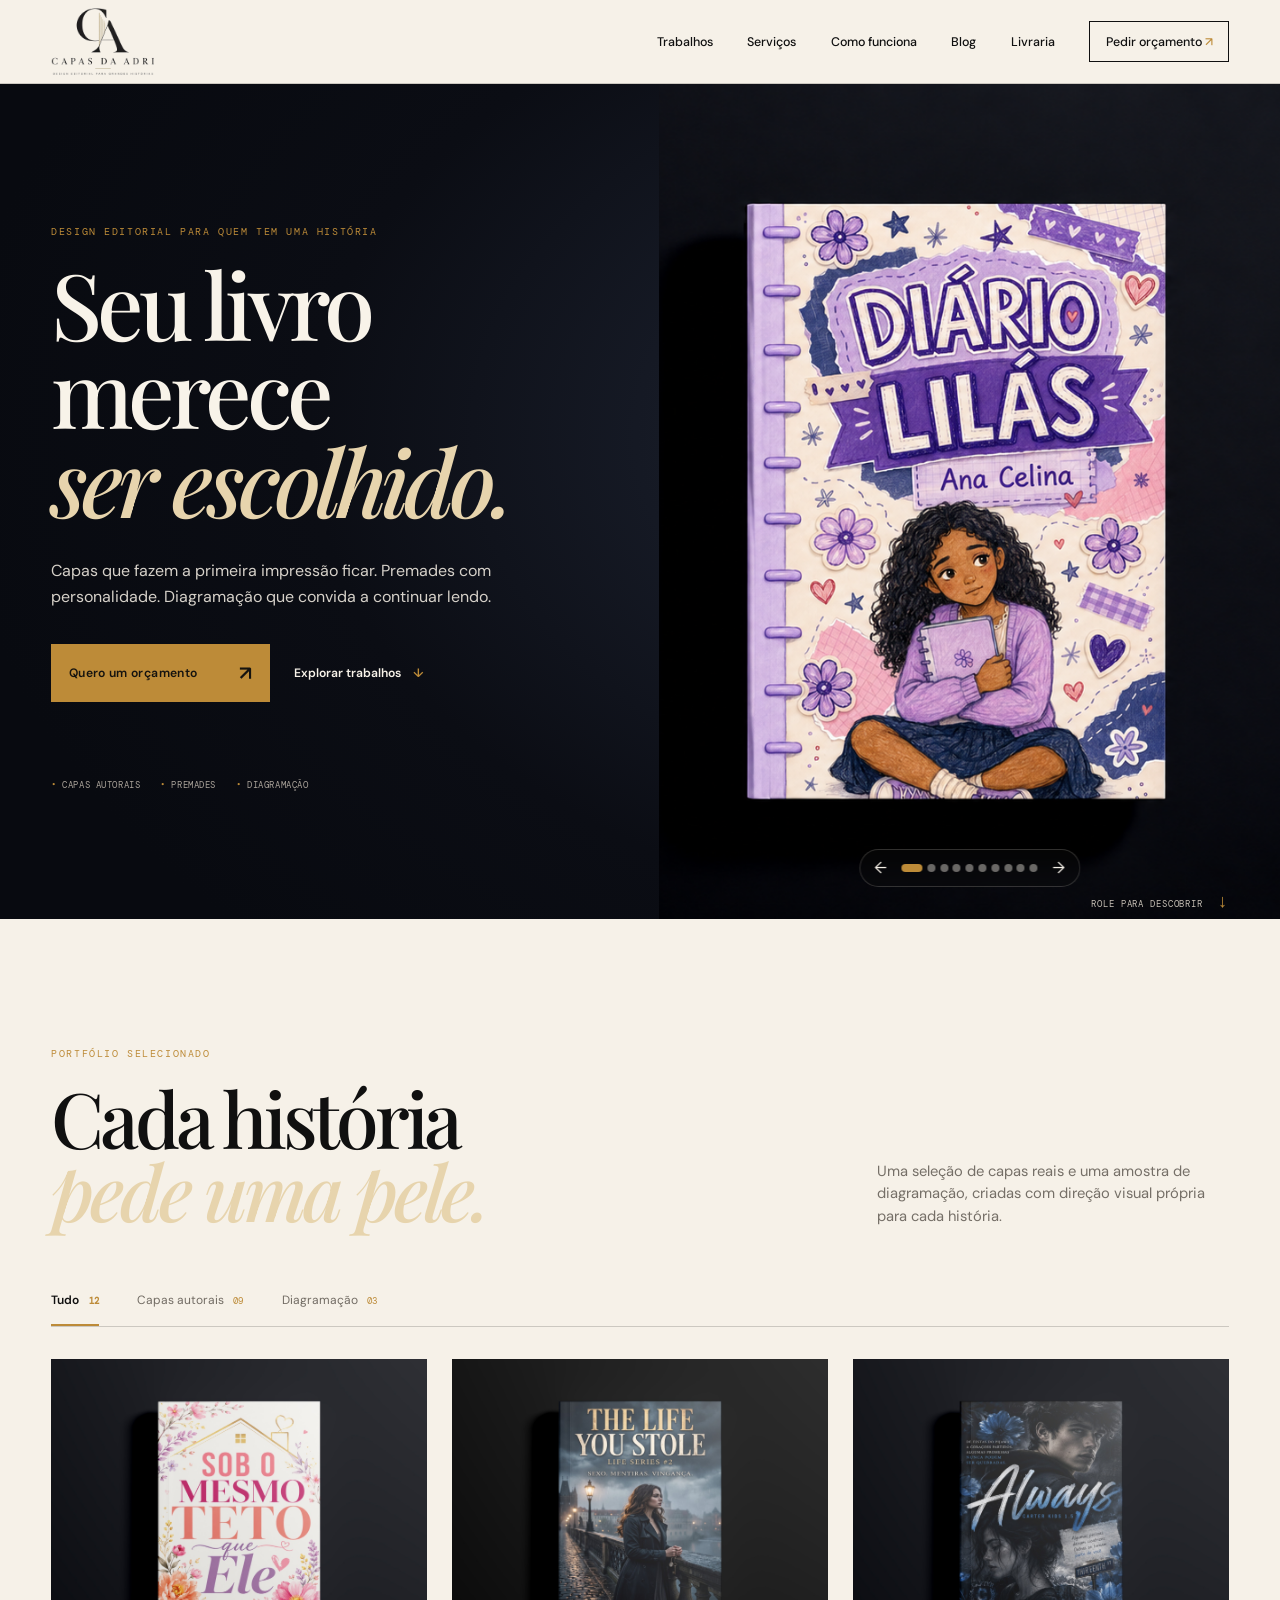
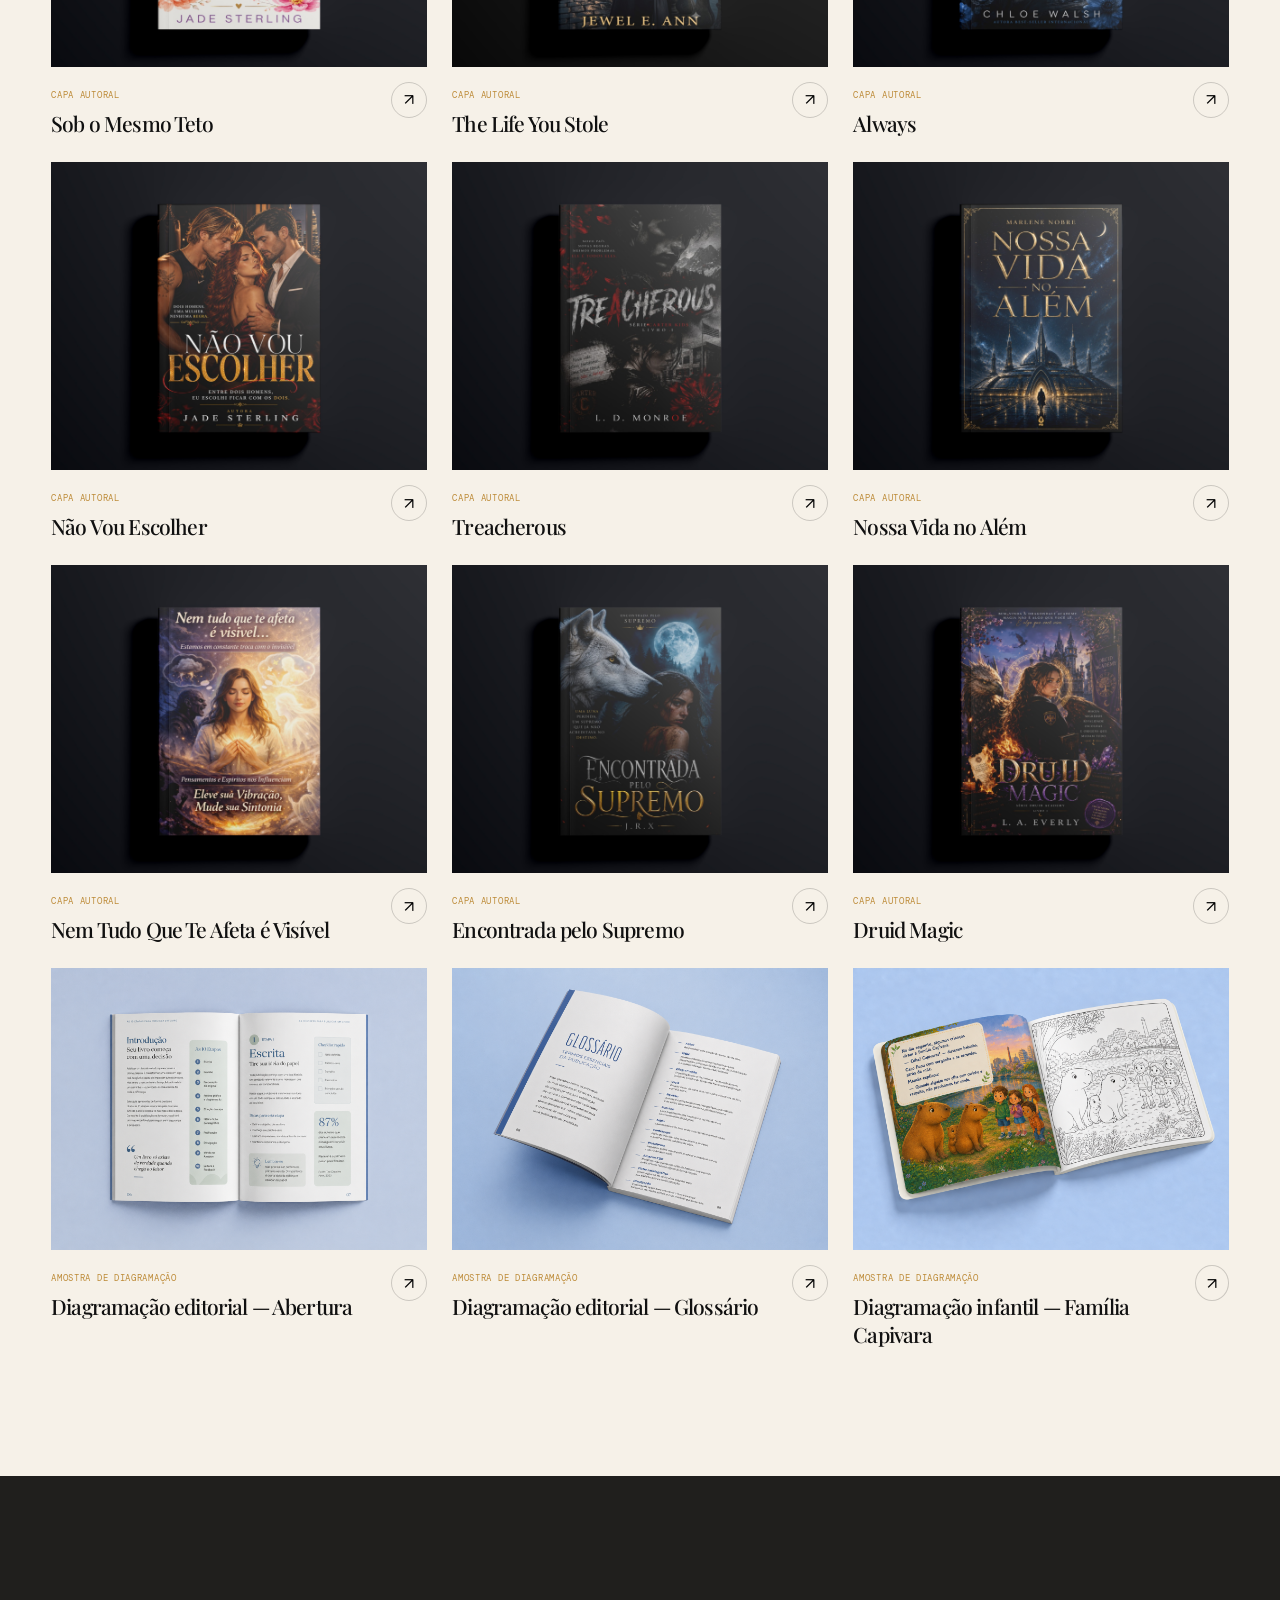
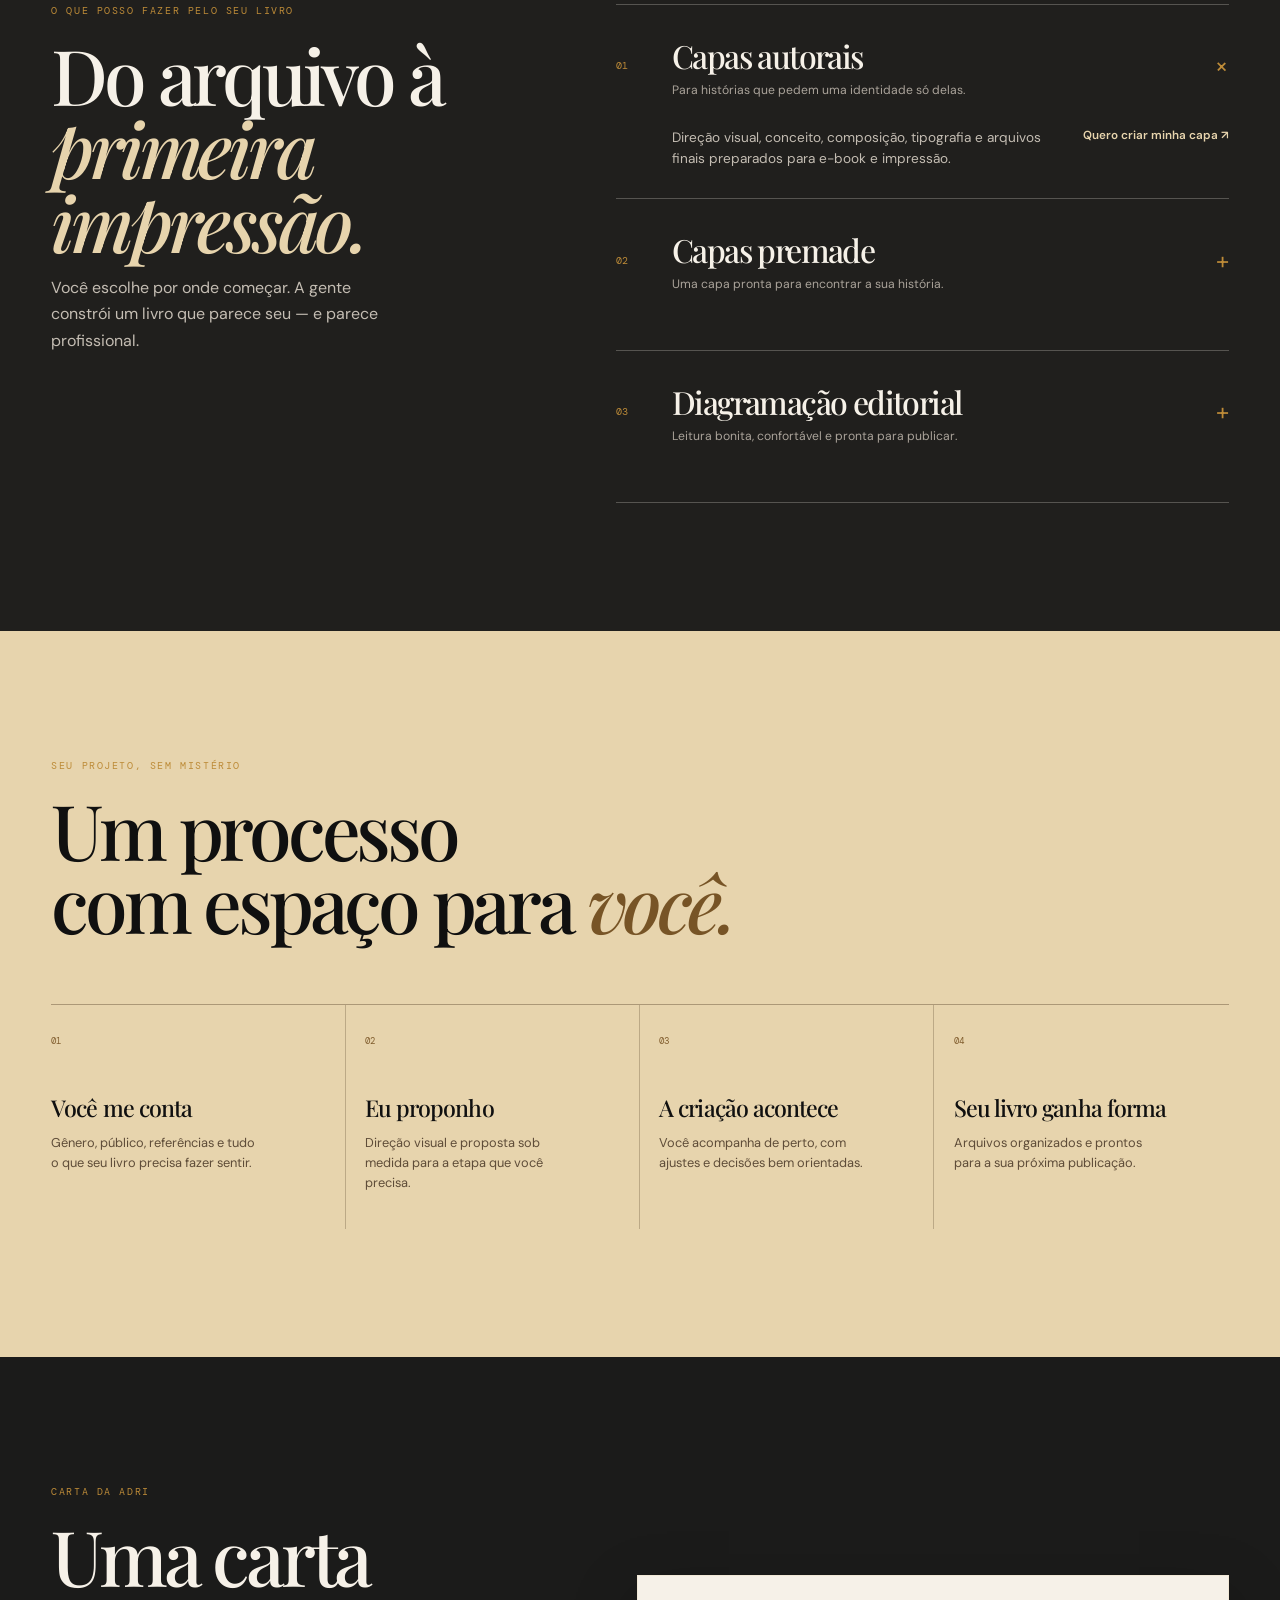
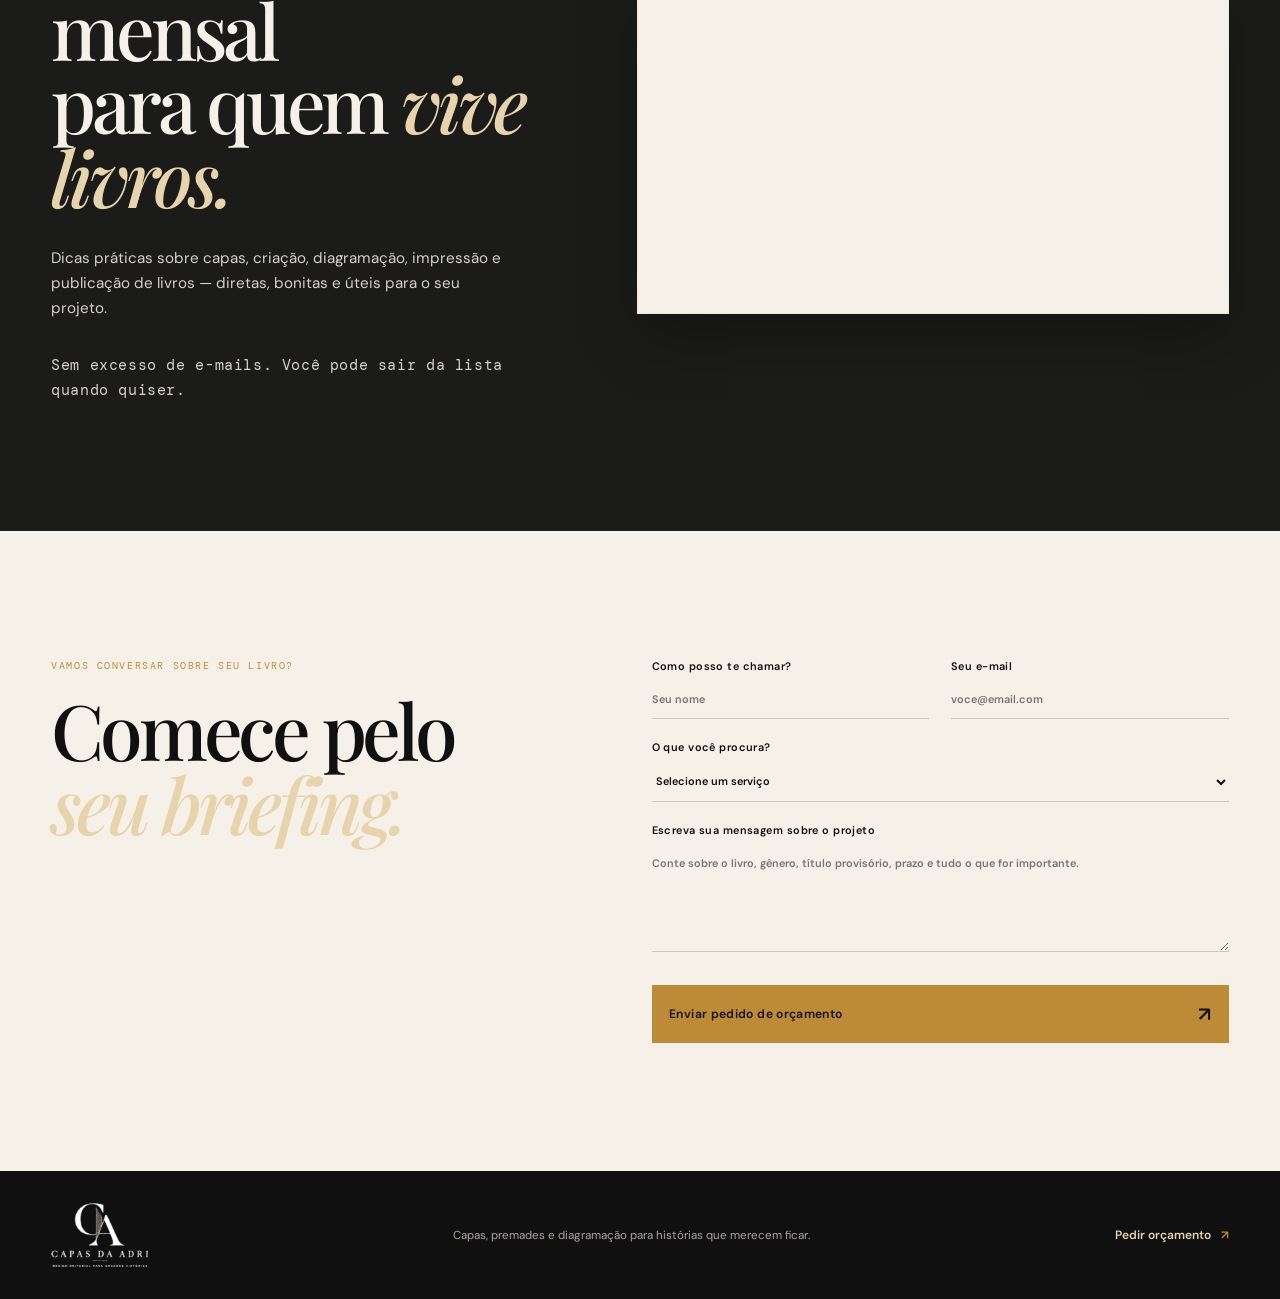
==== commit 8f93222f: "Adicionar Livraria ao menu" ====
--- a/index.html
+++ b/index.html
@@ -1,6 +1,14 @@
 <!doctype html>
 <html lang="pt-BR">
   <head>
+    <!-- Google tag (gtag.js) -->
+    <script async src="https://www.googletagmanager.com/gtag/js?id=G-YYPZREW0HH"></script>
+    <script>
+      window.dataLayer = window.dataLayer || [];
+      function gtag(){dataLayer.push(arguments);}
+      gtag('js', new Date());
+      gtag('config', 'G-YYPZREW0HH');
+    </script>
     <meta charset="UTF-8" />
     <meta name="viewport" content="width=device-width, initial-scale=1.0" />
     <meta name="description" content="Capas da Adri cria capas de livros, premades e diagramação editorial para autores independentes e pequenas editoras no Brasil." />
@@ -45,6 +53,7 @@
         <a href="#servicos">Serviços</a>
         <a href="#processo">Como funciona</a>
         <a href="blog.html">Blog</a>
+        <a href="livraria.html">Livraria</a>
         <a class="nav-cta" href="#orcamento">Pedir orçamento <i>↗</i></a>
       </nav>
     </header>
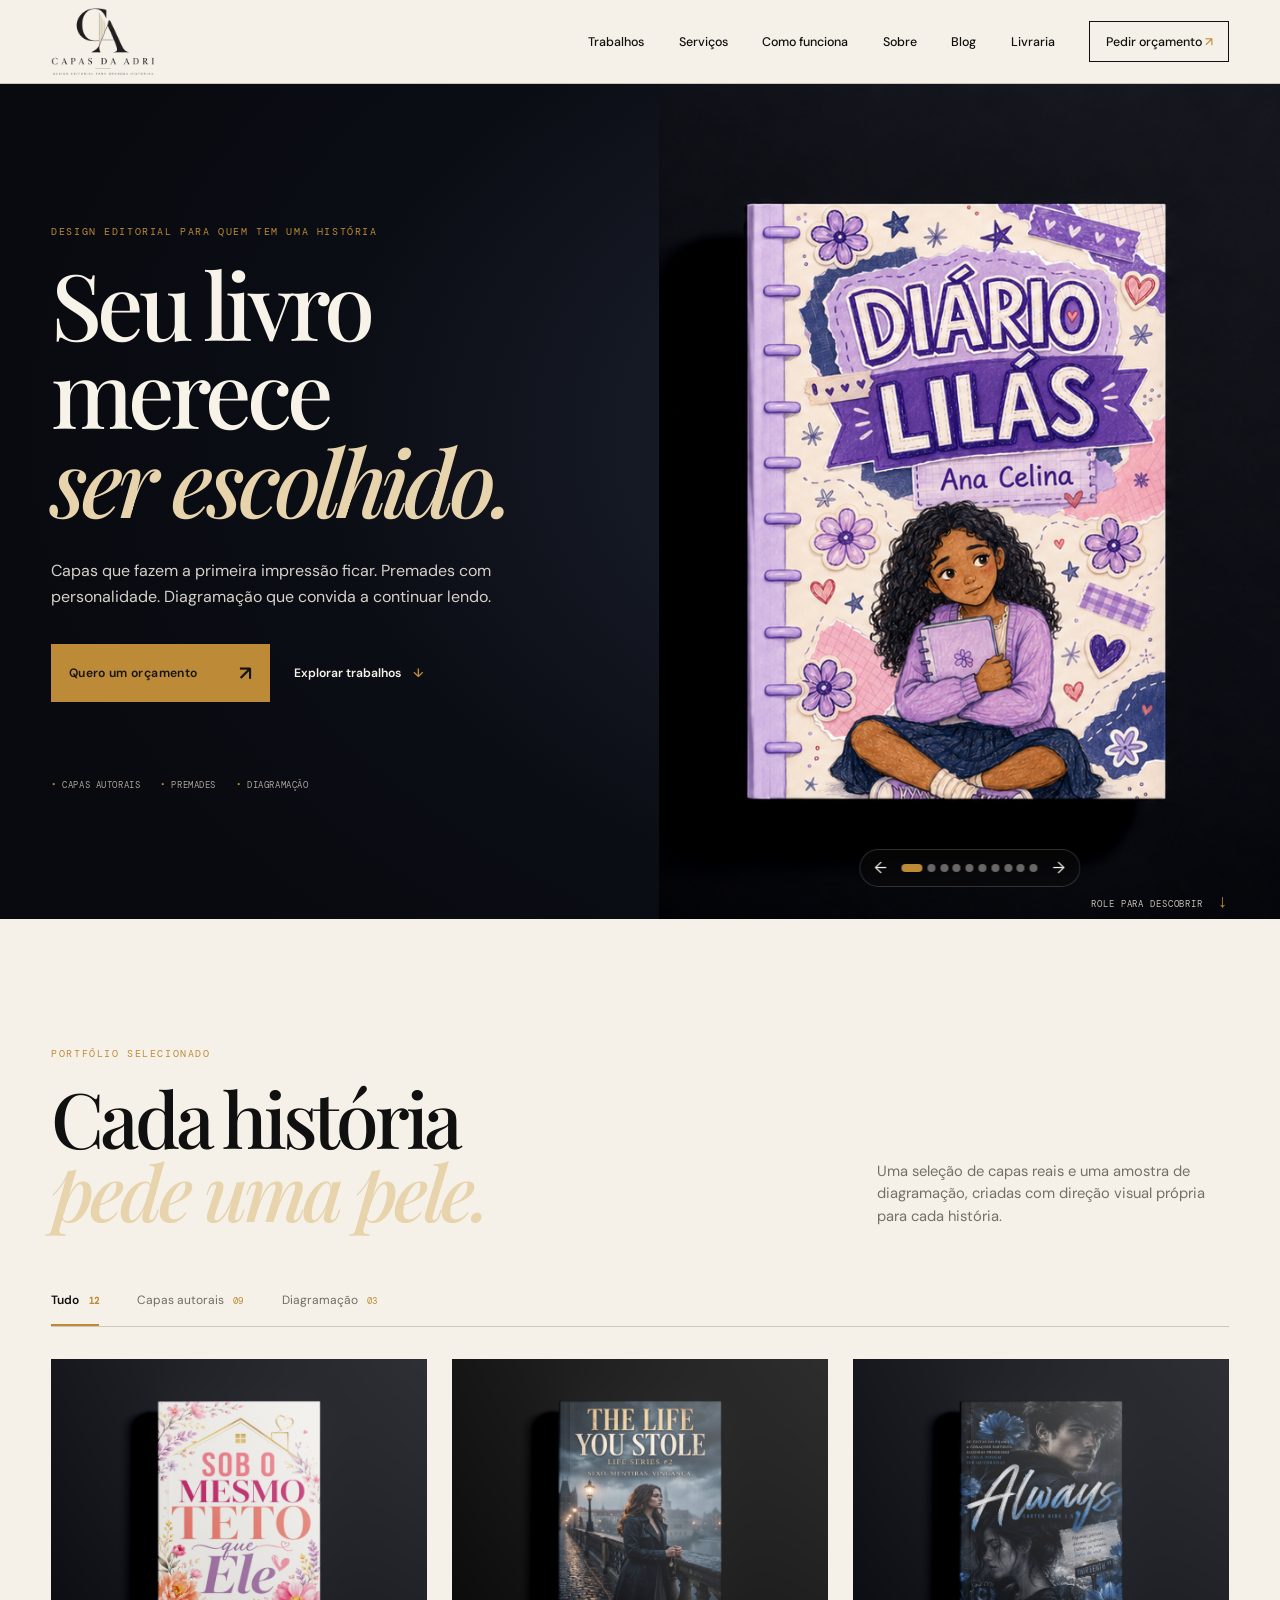
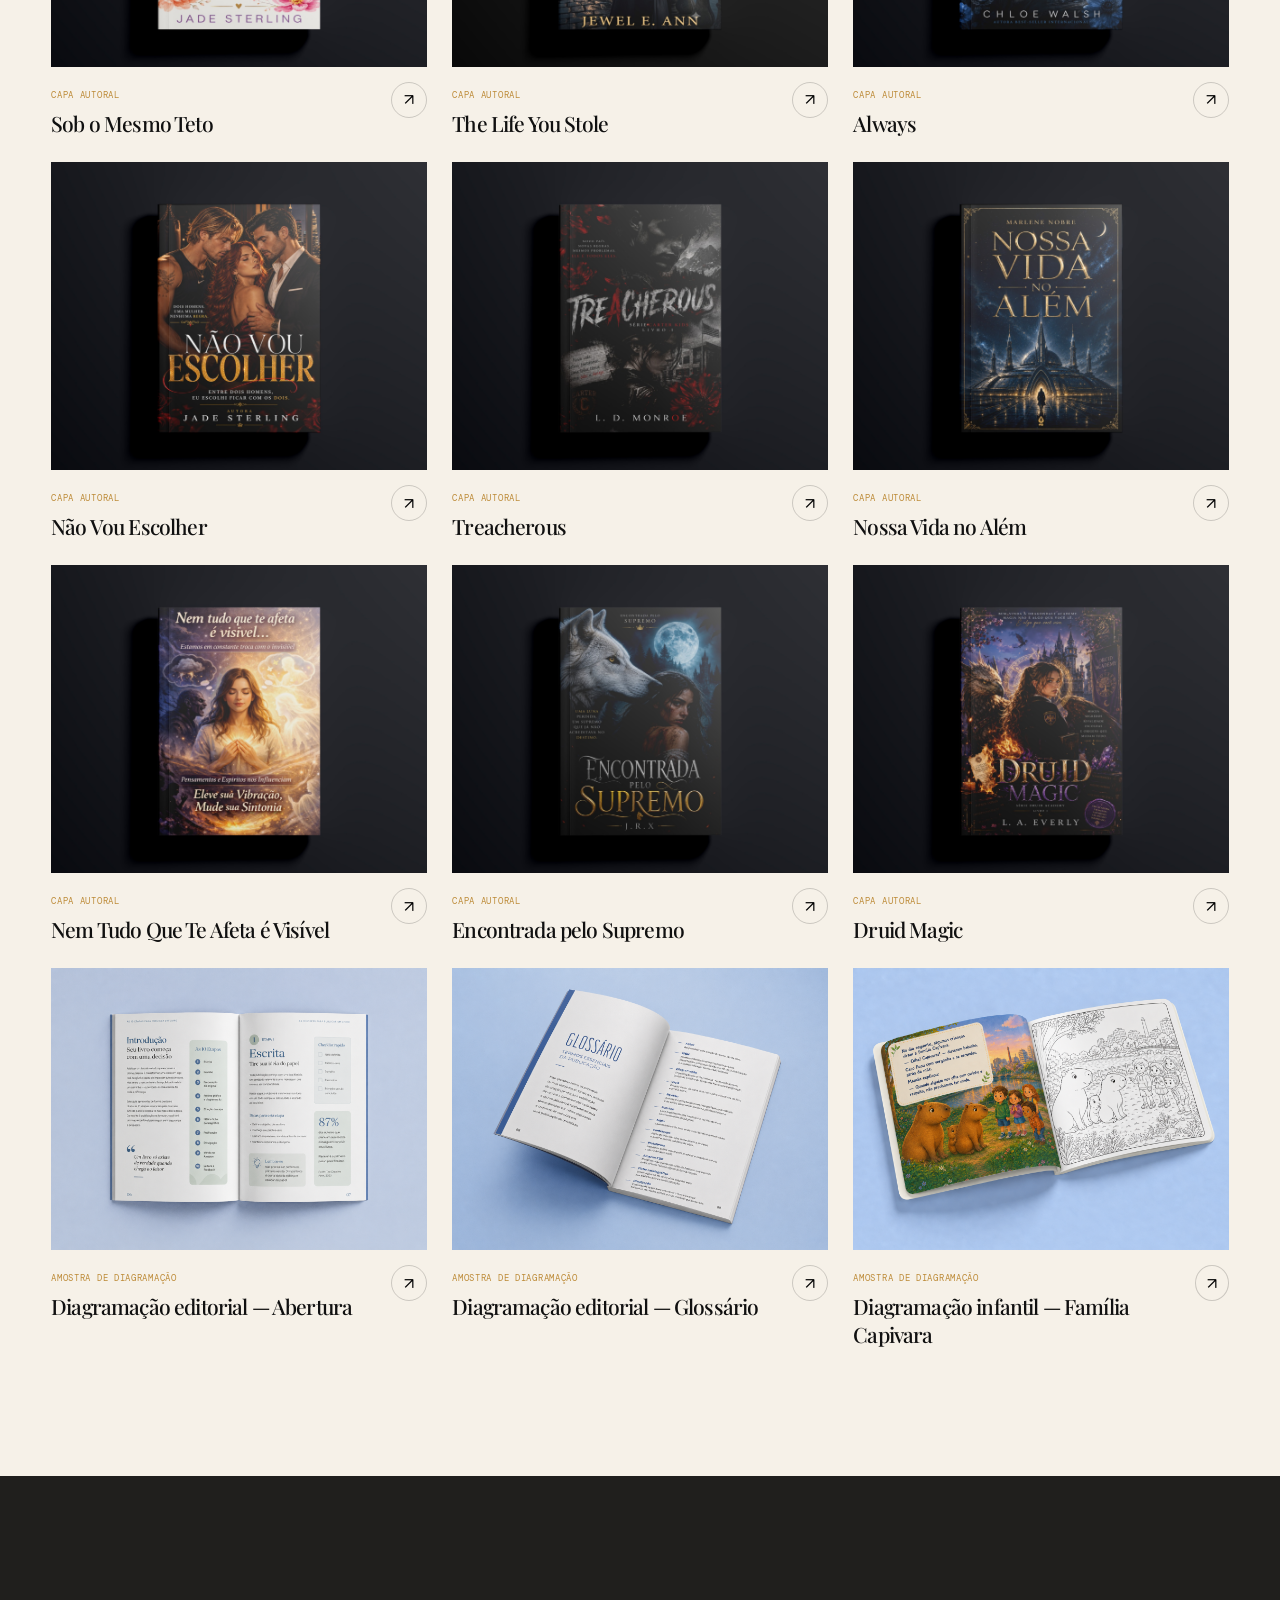
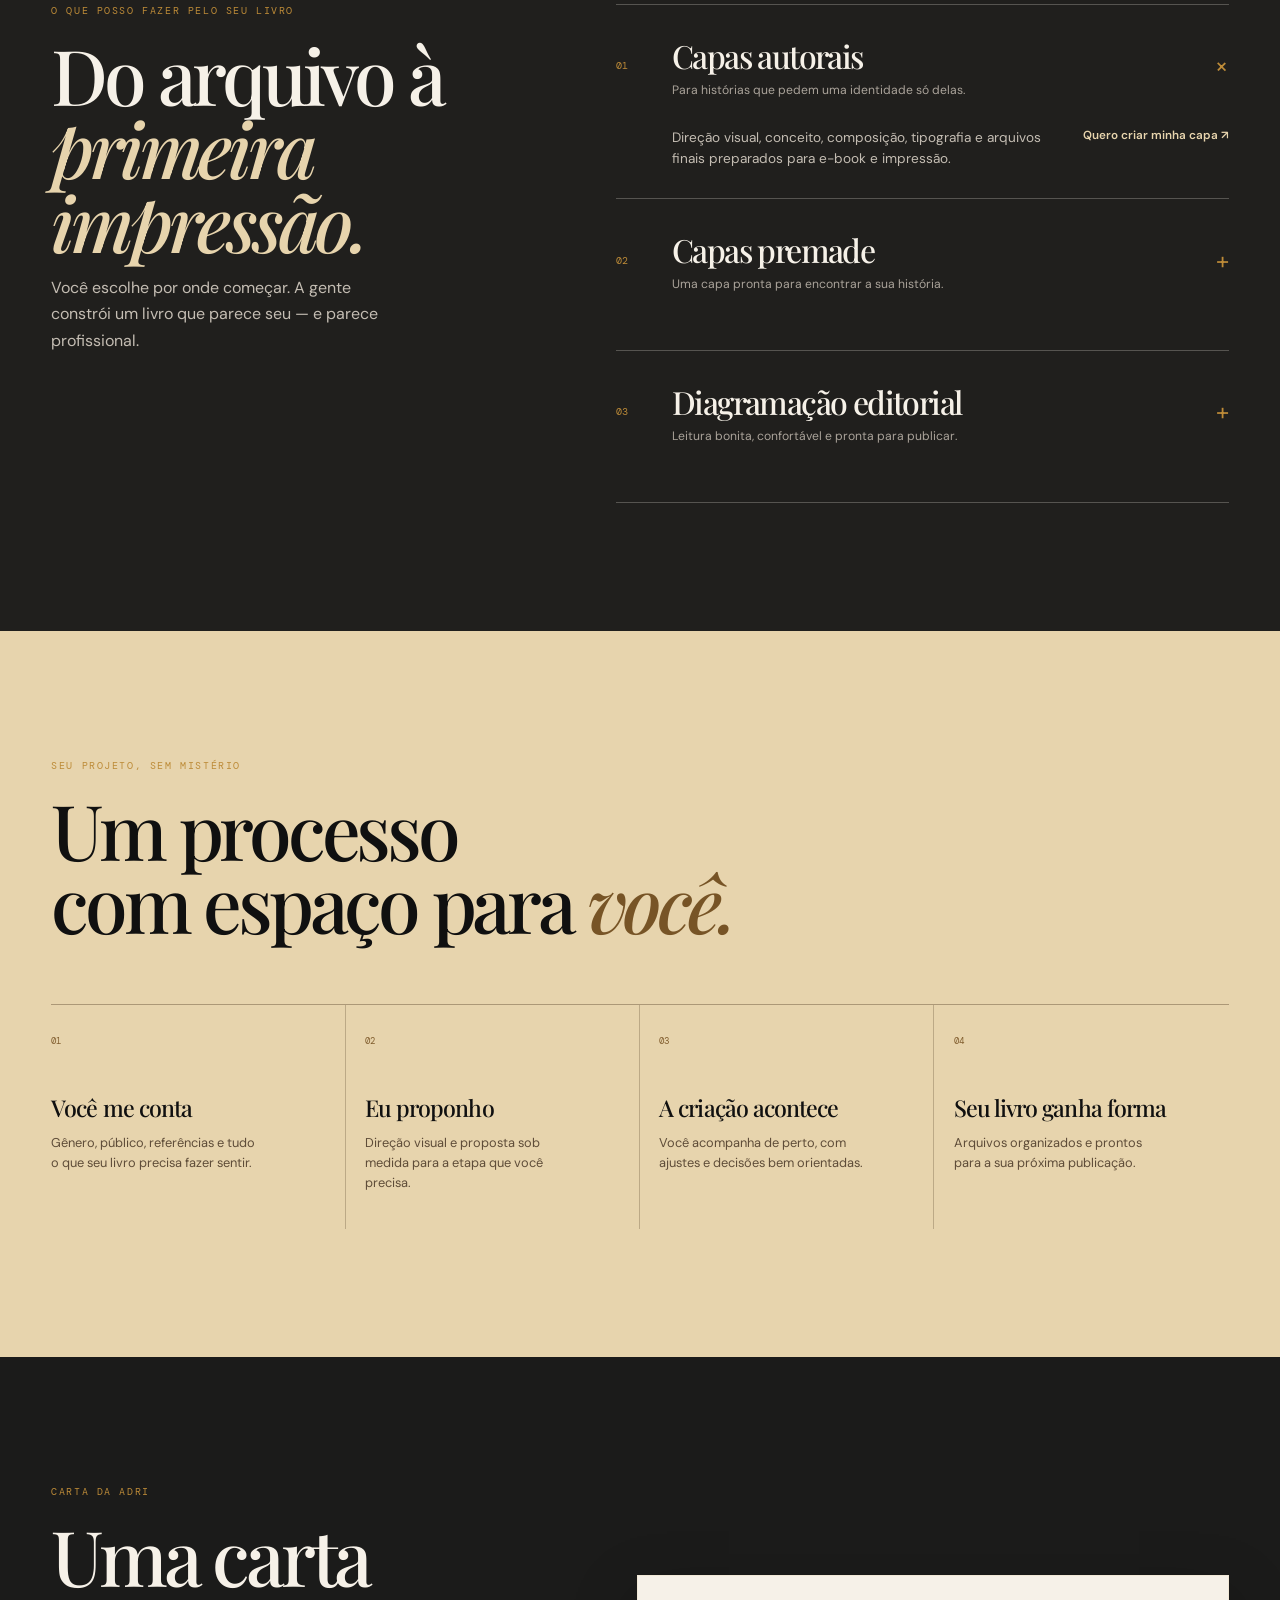
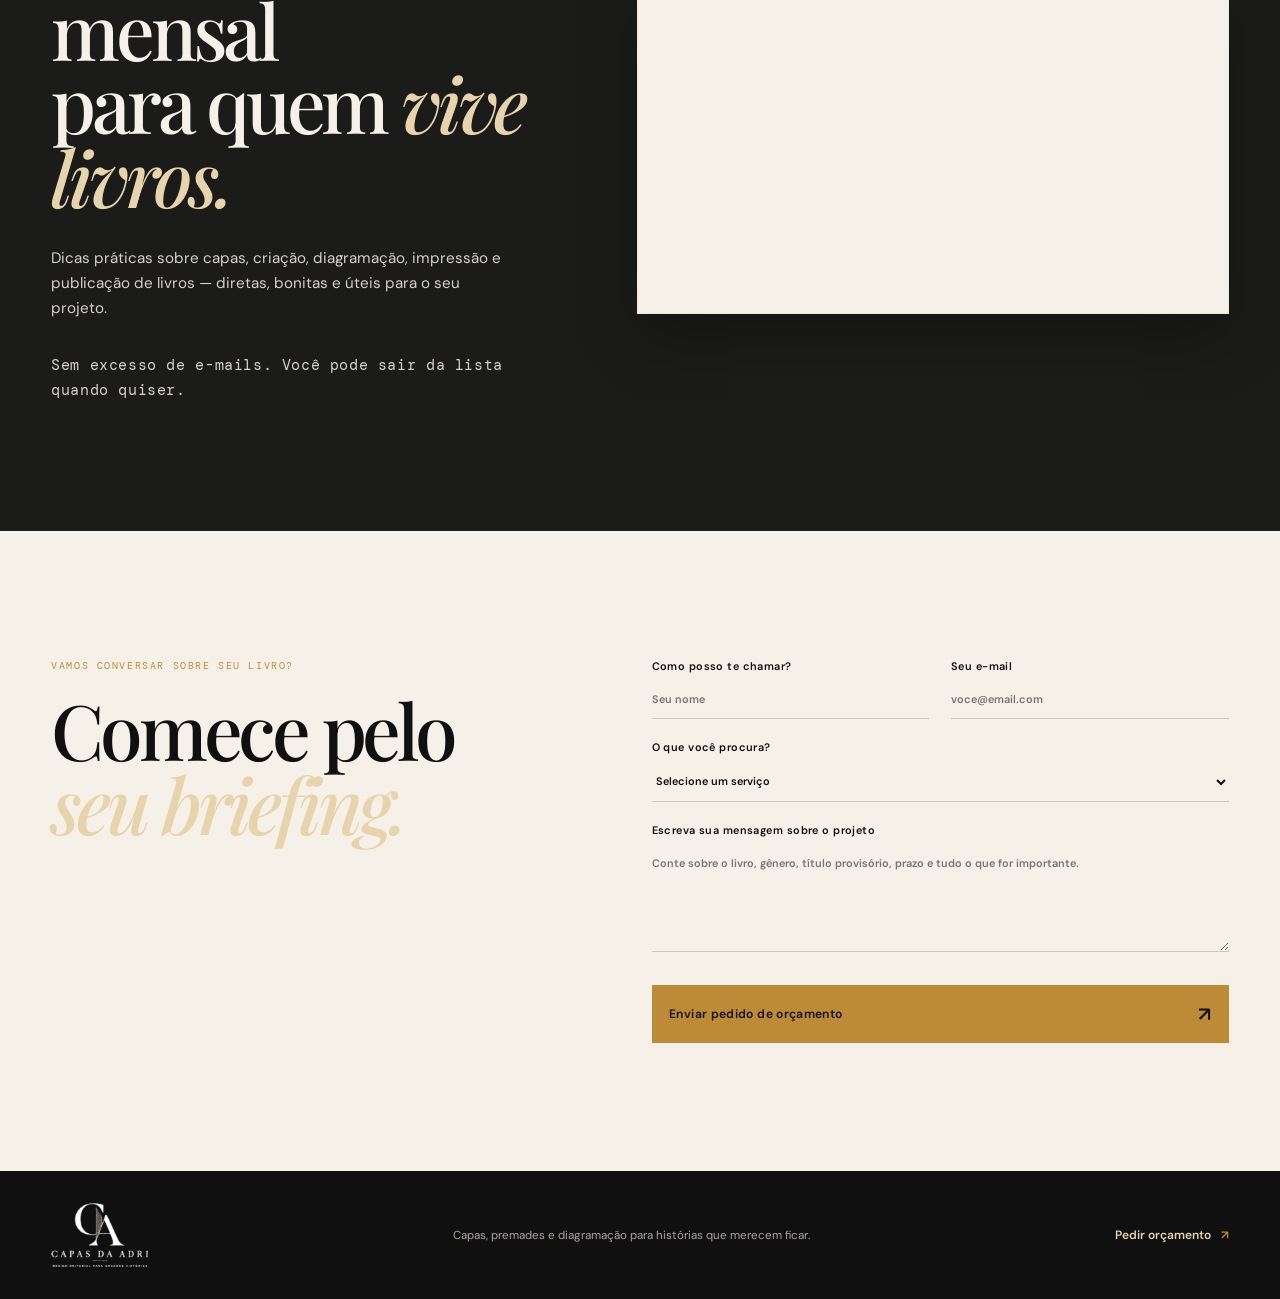
==== commit b6f809bc: "Adicionar página Sobre ao menu" ====
--- a/index.html
+++ b/index.html
@@ -52,6 +52,7 @@
         <a href="#trabalhos">Trabalhos</a>
         <a href="#servicos">Serviços</a>
         <a href="#processo">Como funciona</a>
+        <a href="sobre.html">Sobre</a>
         <a href="blog.html">Blog</a>
         <a href="livraria.html">Livraria</a>
         <a class="nav-cta" href="#orcamento">Pedir orçamento <i>↗</i></a>
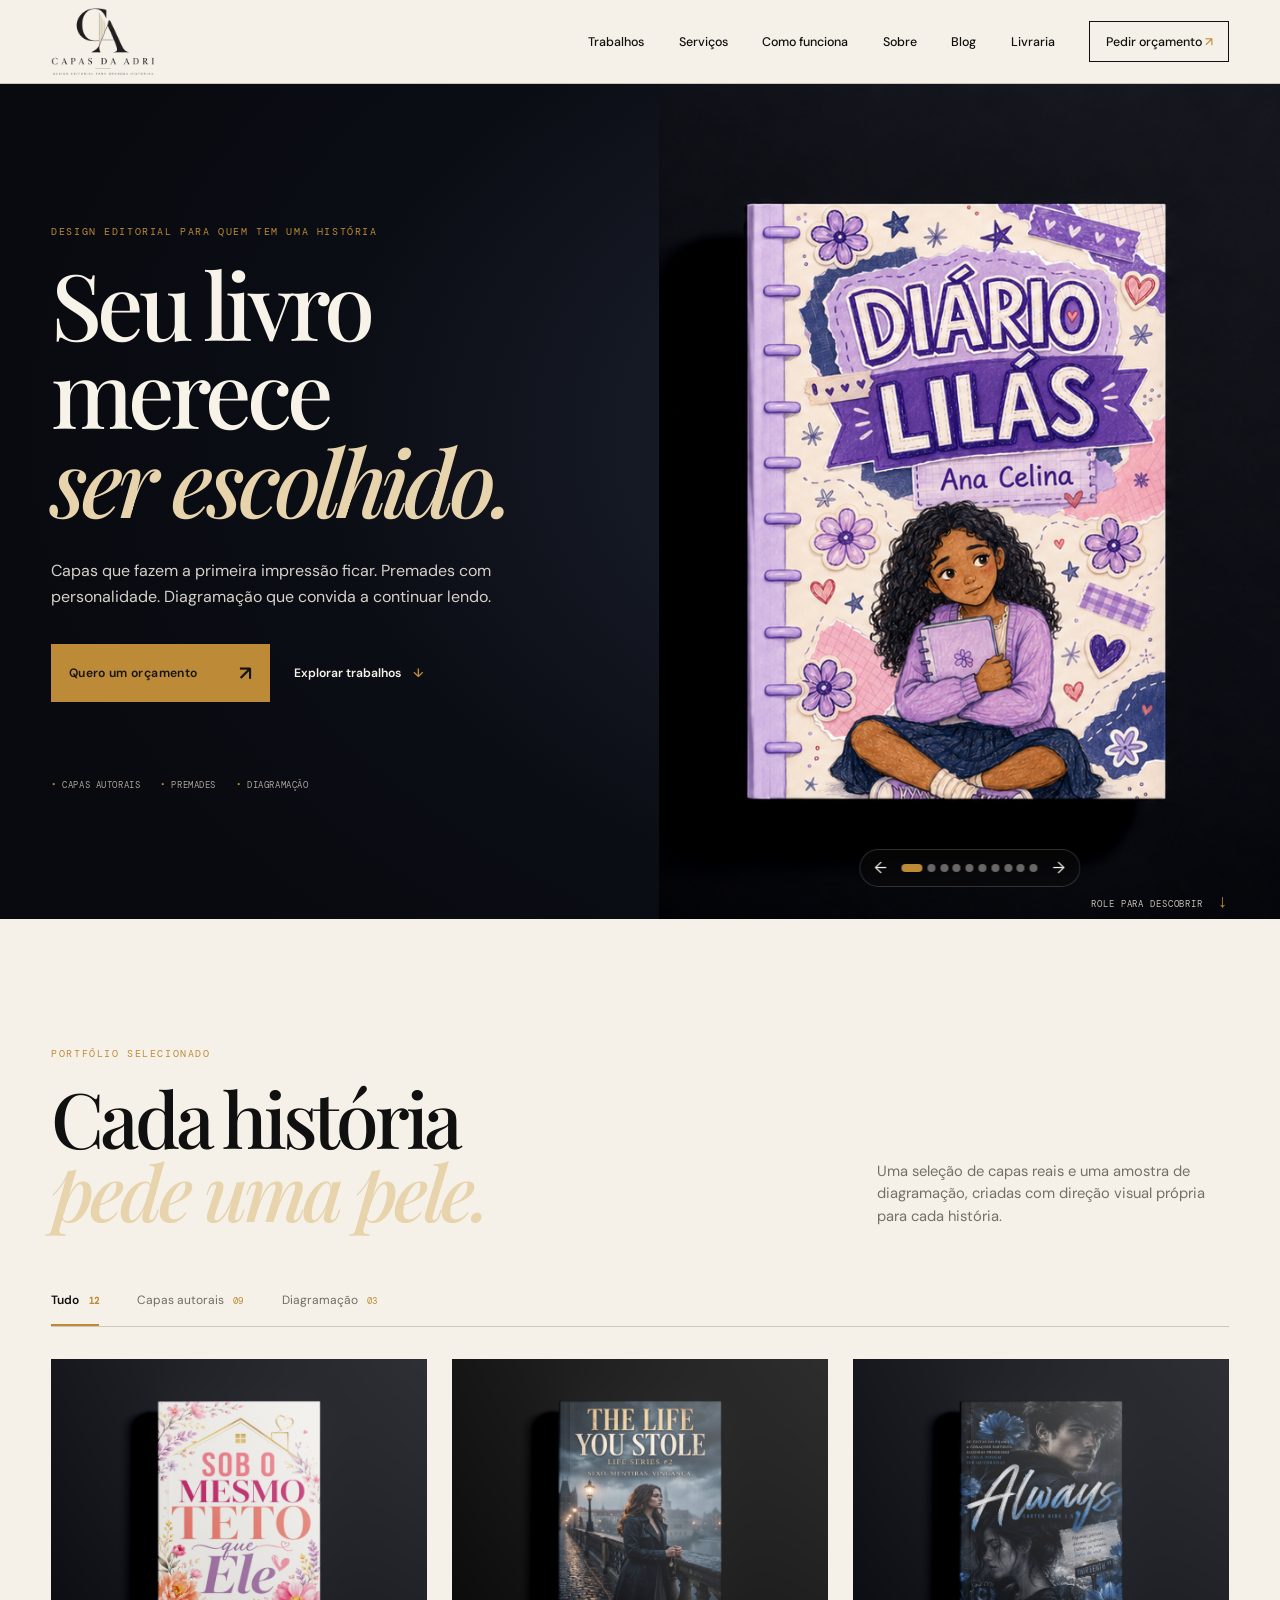
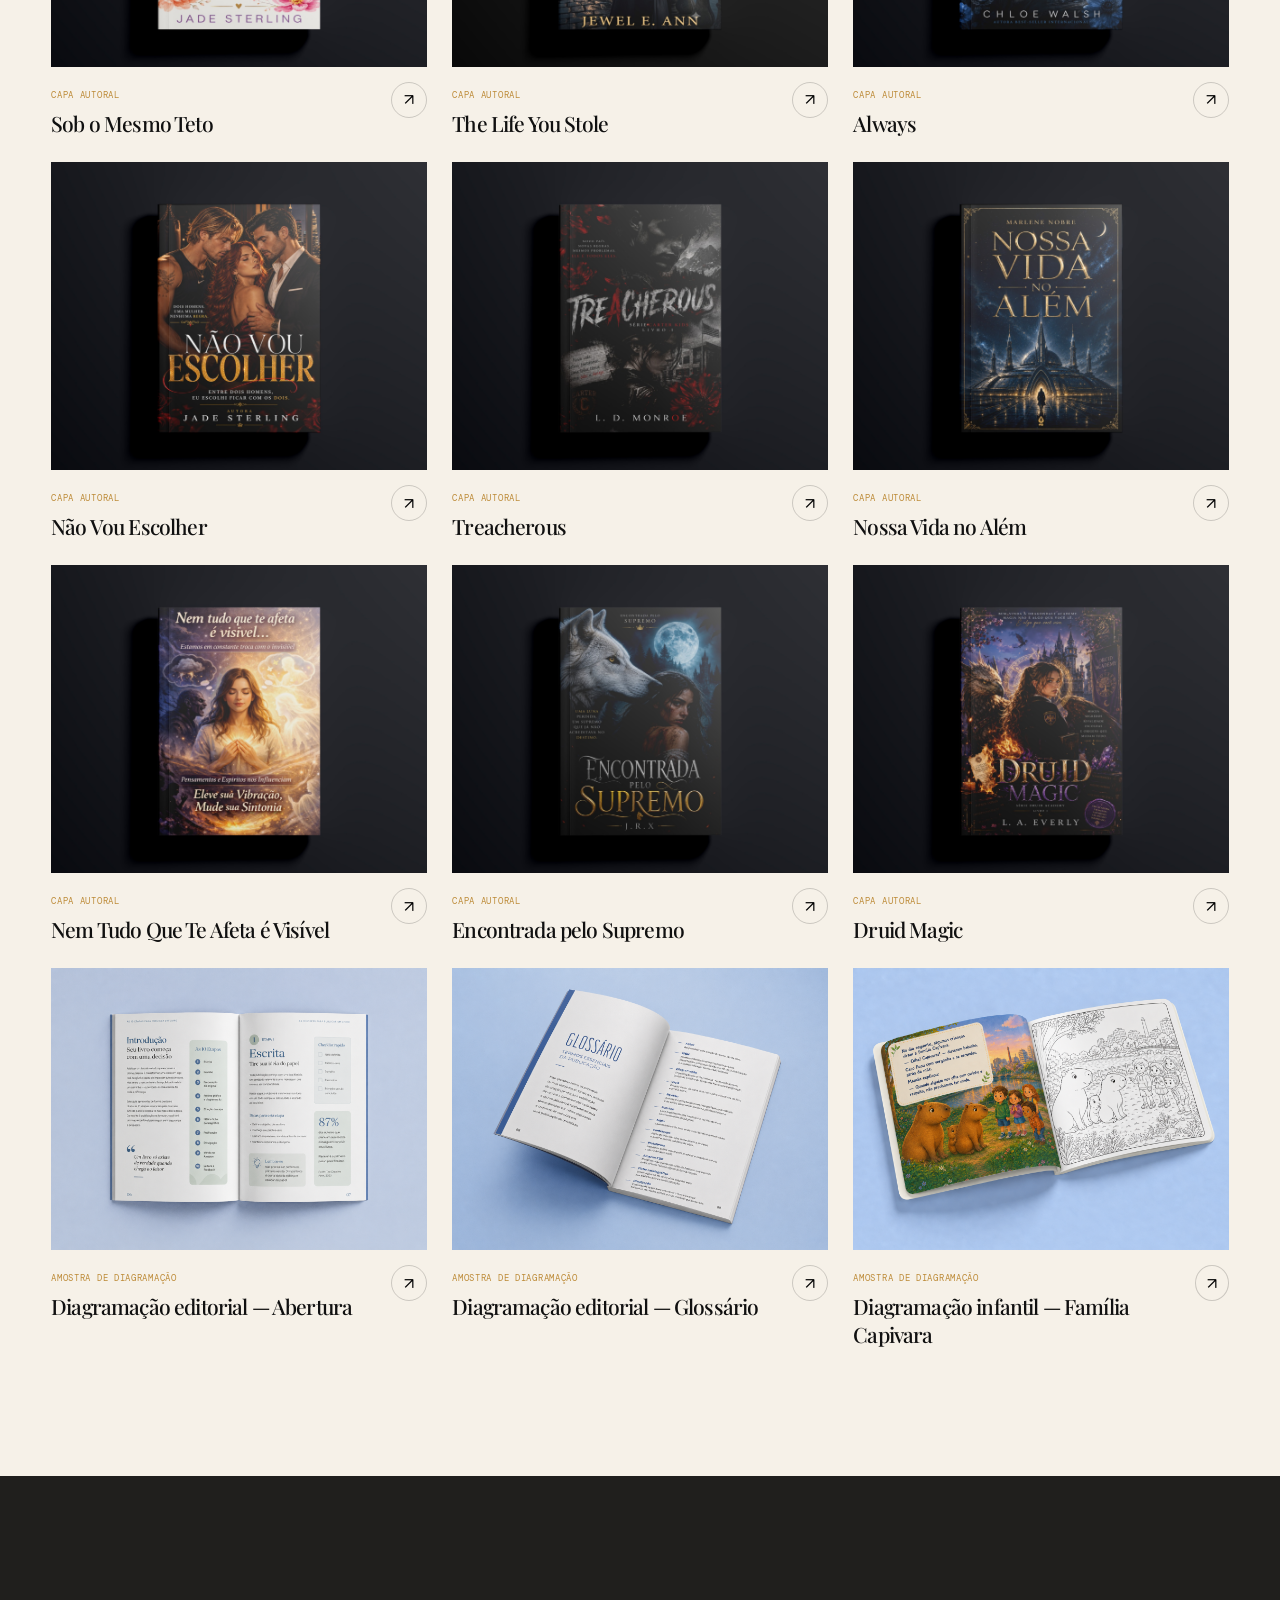
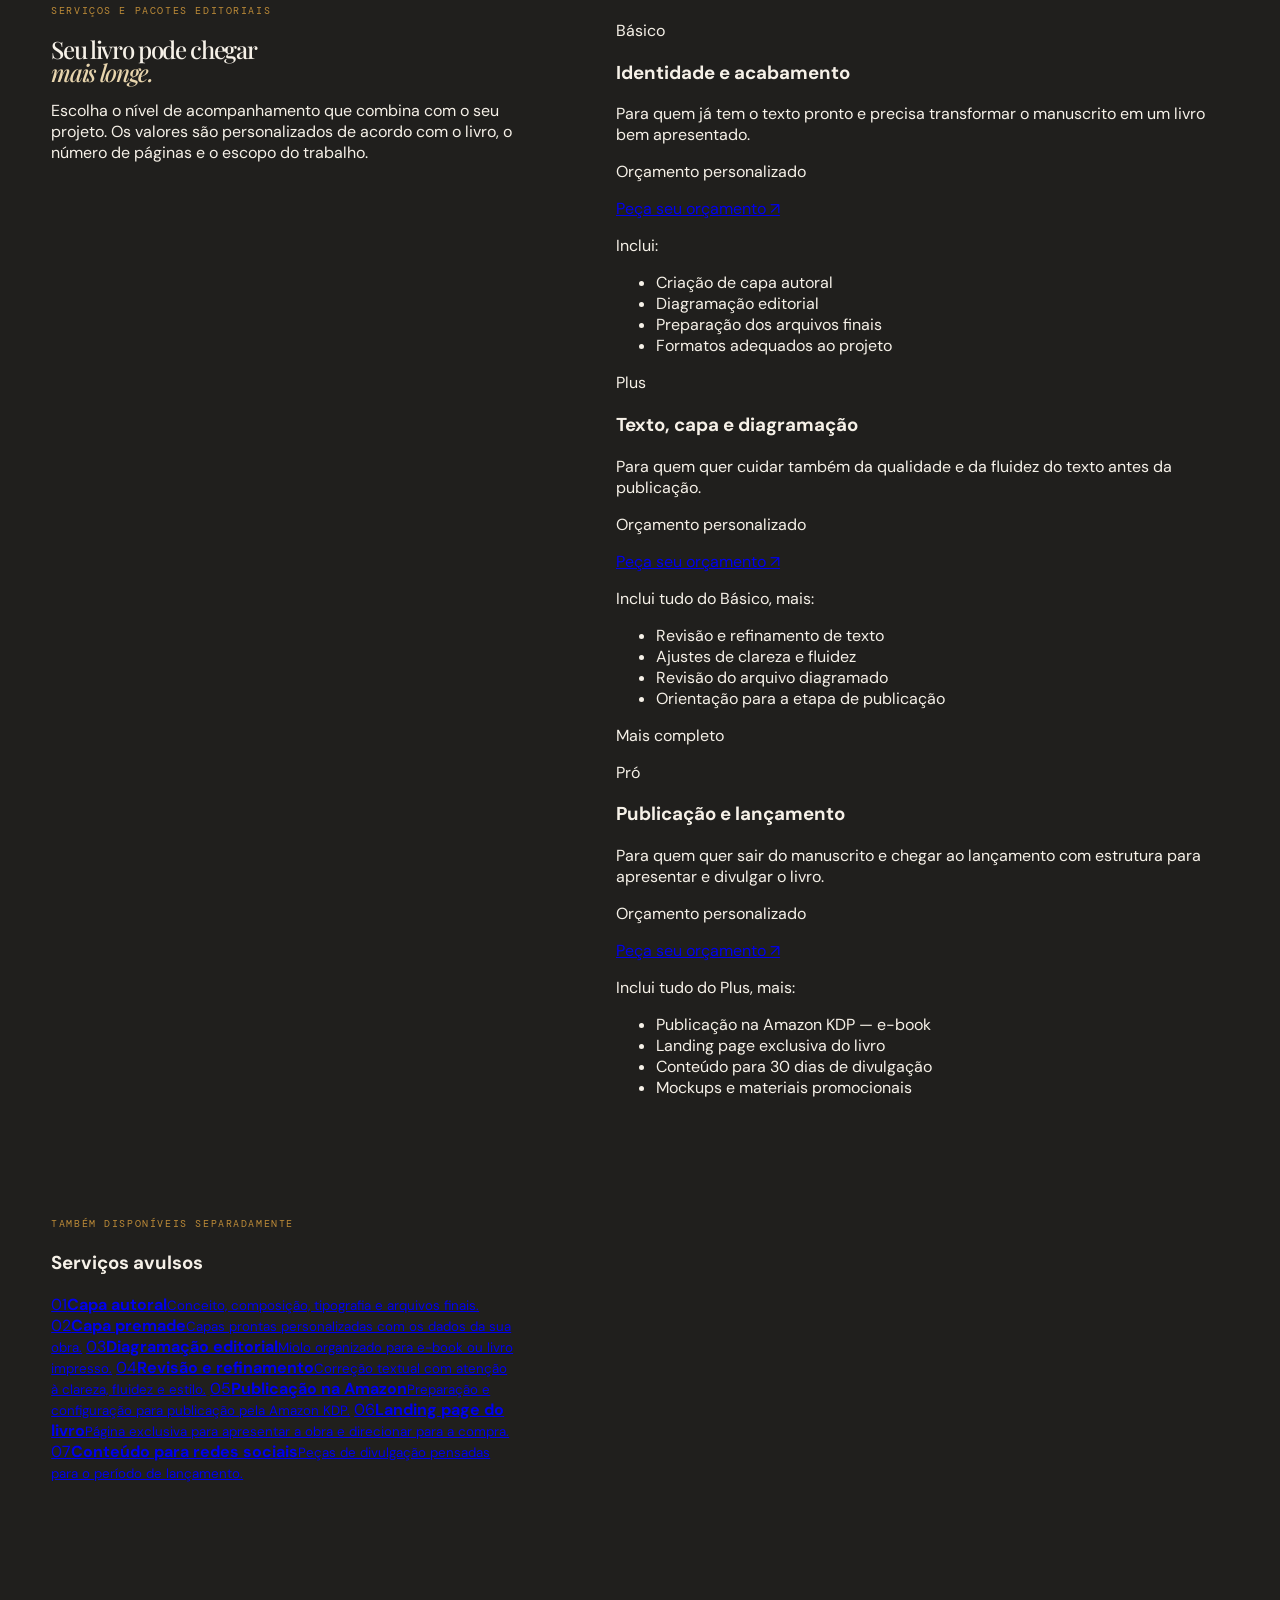
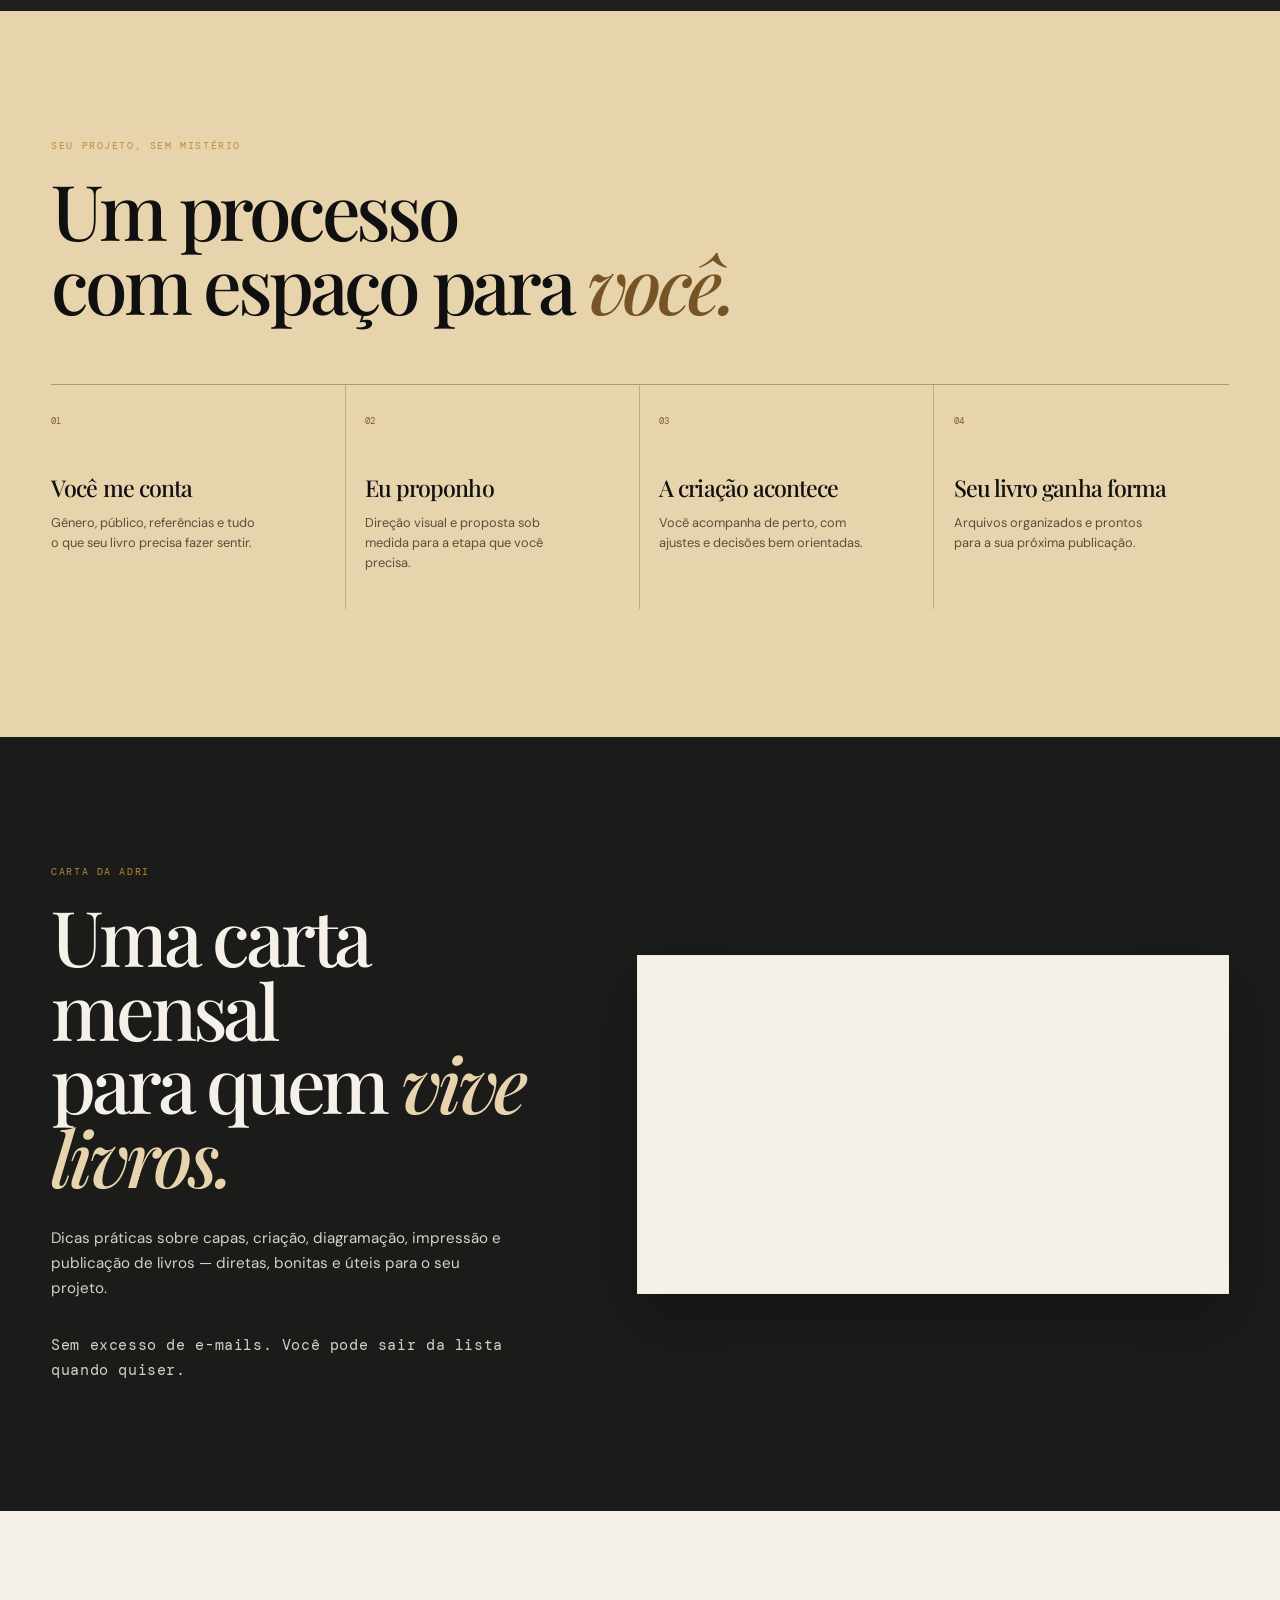
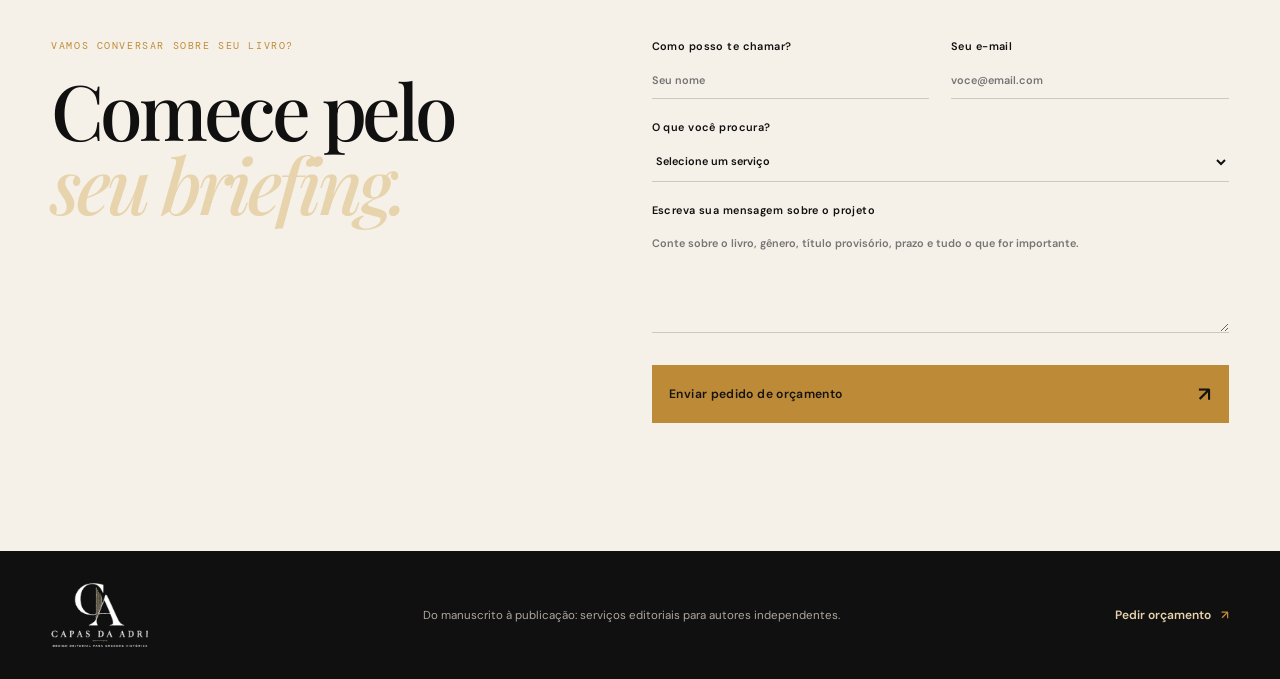
==== commit b9901c5e: "Atualiza serviços e adiciona pacotes Básico Plus e Pró" ====
--- a/index.html
+++ b/index.html
@@ -11,9 +11,10 @@
     </script>
     <meta charset="UTF-8" />
     <meta name="viewport" content="width=device-width, initial-scale=1.0" />
-    <meta name="description" content="Capas da Adri cria capas de livros, premades e diagramação editorial para autores independentes e pequenas editoras no Brasil." />
+    <link rel="icon" type="image/svg+xml" href="assets/favicon-capas-da-adri.svg" />
+    <meta name="description" content="Capas da Adri oferece capas de livros, diagramação editorial, revisão e refinamento de texto, publicação na Amazon KDP, landing pages e materiais de divulgação para autores independentes." />
     <meta name="robots" content="index,follow,max-image-preview:large" />
-    <meta name="keywords" content="capas de livros, designer de capas, diagramação editorial, capas premade, design editorial, autores independentes" />
+    <meta name="keywords" content="capas de livros, designer de capas, diagramação editorial, revisão de texto, publicação Amazon KDP, landing page para livro, autores independentes" />
     <link rel="canonical" href="https://capas-da-adri.github.io/" />
     <meta property="og:type" content="website" />
     <meta property="og:locale" content="pt_BR" />
@@ -35,11 +36,11 @@
         "@context": "https://schema.org",
         "@type": "ProfessionalService",
         "name": "Capas da Adri",
-        "description": "Design editorial para autores independentes e pequenas editoras: capas de livros, premades e diagramação.",
+        "description": "Serviços editoriais para autores independentes: capas de livros, diagramação, revisão e refinamento de texto, publicação na Amazon KDP, landing pages e divulgação.",
         "url": "https://capas-da-adri.github.io/",
         "areaServed": "BR",
         "sameAs": ["https://www.instagram.com/capas.da.adri/"],
-        "serviceType": ["Capas de livros", "Diagramação editorial", "Capas premade"]
+        "serviceType": ["Capas de livros", "Diagramação editorial", "Capas premade", "Revisão e refinamento de texto", "Publicação na Amazon KDP", "Landing page para livros", "Conteúdo para redes sociais"]
       }
     </script>
   </head>
@@ -149,15 +150,86 @@
       </section>
 
       <section class="services-section" id="servicos" aria-labelledby="servicos-title">
-        <div class="services-intro">
-          <p class="eyebrow">O que posso fazer pelo seu livro</p>
-          <h2 id="servicos-title">Do arquivo à<br /><em>primeira impressão.</em></h2>
-          <p>Você escolhe por onde começar. A gente constrói um livro que parece seu — e parece profissional.</p>
-        </div>
-        <div class="service-list">
-          <article class="service-item is-open"><button class="service-toggle" aria-expanded="true"><span class="service-number">01</span><span><b>Capas autorais</b><small>Para histórias que pedem uma identidade só delas.</small></span><i>+</i></button><div class="service-detail"><p>Direção visual, conceito, composição, tipografia e arquivos finais preparados para e-book e impressão.</p><a href="#orcamento" data-service="Capa autoral">Quero criar minha capa <span>↗</span></a></div></article>
-          <article class="service-item"><button class="service-toggle" aria-expanded="false"><span class="service-number">02</span><span><b>Capas premade</b><small>Uma capa pronta para encontrar a sua história.</small></span><i>+</i></button><div class="service-detail"><p>Opções exclusivas que recebem seu título, nome de autora ou autor e os ajustes combinados.</p><a href="#orcamento" data-service="Premade">Quero ver premades <span>↗</span></a></div></article>
-          <article class="service-item"><button class="service-toggle" aria-expanded="false"><span class="service-number">03</span><span><b>Diagramação editorial</b><small>Leitura bonita, confortável e pronta para publicar.</small></span><i>+</i></button><div class="service-detail"><p>Organização de miolo, estilos, capítulos, páginas e elementos gráficos para e-book ou impresso.</p><a href="#orcamento" data-service="Diagramação">Quero diagramar meu livro <span>↗</span></a></div></article>
+        <div class="services-heading">
+          <p class="eyebrow">Serviços e pacotes editoriais</p>
+          <h2 id="servicos-title">Seu livro pode chegar<br /><em>mais longe.</em></h2>
+          <p>Escolha o nível de acompanhamento que combina com o seu projeto. Os valores são personalizados de acordo com o livro, o número de páginas e o escopo do trabalho.</p>
+        </div>
+
+        <div class="plans-grid" aria-label="Pacotes de serviços da Capas da Adri">
+          <article class="plan-card">
+            <div class="plan-top">
+              <p class="plan-kicker">Básico</p>
+              <h3>Identidade e acabamento</h3>
+              <p class="plan-description">Para quem já tem o texto pronto e precisa transformar o manuscrito em um livro bem apresentado.</p>
+              <p class="plan-price">Orçamento personalizado</p>
+              <a class="plan-button" href="#orcamento" data-service="Pacote Básico">Peça seu orçamento <span>↗</span></a>
+            </div>
+            <div class="plan-features">
+              <p>Inclui:</p>
+              <ul>
+                <li>Criação de capa autoral</li>
+                <li>Diagramação editorial</li>
+                <li>Preparação dos arquivos finais</li>
+                <li>Formatos adequados ao projeto</li>
+              </ul>
+            </div>
+          </article>
+
+          <article class="plan-card plan-card-plus">
+            <div class="plan-top">
+              <p class="plan-kicker">Plus</p>
+              <h3>Texto, capa e diagramação</h3>
+              <p class="plan-description">Para quem quer cuidar também da qualidade e da fluidez do texto antes da publicação.</p>
+              <p class="plan-price">Orçamento personalizado</p>
+              <a class="plan-button" href="#orcamento" data-service="Pacote Plus">Peça seu orçamento <span>↗</span></a>
+            </div>
+            <div class="plan-features">
+              <p>Inclui tudo do Básico, mais:</p>
+              <ul>
+                <li>Revisão e refinamento de texto</li>
+                <li>Ajustes de clareza e fluidez</li>
+                <li>Revisão do arquivo diagramado</li>
+                <li>Orientação para a etapa de publicação</li>
+              </ul>
+            </div>
+          </article>
+
+          <article class="plan-card plan-card-pro">
+            <span class="plan-badge">Mais completo</span>
+            <div class="plan-top">
+              <p class="plan-kicker">Pró</p>
+              <h3>Publicação e lançamento</h3>
+              <p class="plan-description">Para quem quer sair do manuscrito e chegar ao lançamento com estrutura para apresentar e divulgar o livro.</p>
+              <p class="plan-price">Orçamento personalizado</p>
+              <a class="plan-button" href="#orcamento" data-service="Pacote Pró">Peça seu orçamento <span>↗</span></a>
+            </div>
+            <div class="plan-features">
+              <p>Inclui tudo do Plus, mais:</p>
+              <ul>
+                <li>Publicação na Amazon KDP — e-book</li>
+                <li>Landing page exclusiva do livro</li>
+                <li>Conteúdo para 30 dias de divulgação</li>
+                <li>Mockups e materiais promocionais</li>
+              </ul>
+            </div>
+          </article>
+        </div>
+
+        <div class="standalone-services" aria-labelledby="avulsos-title">
+          <div class="standalone-head">
+            <p class="eyebrow">Também disponíveis separadamente</p>
+            <h3 id="avulsos-title">Serviços avulsos</h3>
+          </div>
+          <div class="standalone-grid">
+            <a href="#orcamento" data-service="Capa autoral"><span>01</span><b>Capa autoral</b><small>Conceito, composição, tipografia e arquivos finais.</small></a>
+            <a href="#orcamento" data-service="Premade"><span>02</span><b>Capa premade</b><small>Capas prontas personalizadas com os dados da sua obra.</small></a>
+            <a href="#orcamento" data-service="Diagramação"><span>03</span><b>Diagramação editorial</b><small>Miolo organizado para e-book ou livro impresso.</small></a>
+            <a href="#orcamento" data-service="Revisão e refinamento"><span>04</span><b>Revisão e refinamento</b><small>Correção textual com atenção à clareza, fluidez e estilo.</small></a>
+            <a href="#orcamento" data-service="Publicação Amazon"><span>05</span><b>Publicação na Amazon</b><small>Preparação e configuração para publicação pela Amazon KDP.</small></a>
+            <a href="#orcamento" data-service="Landing page"><span>06</span><b>Landing page do livro</b><small>Página exclusiva para apresentar a obra e direcionar para a compra.</small></a>
+            <a href="#orcamento" data-service="Conteúdo redes sociais"><span>07</span><b>Conteúdo para redes sociais</b><small>Peças de divulgação pensadas para o período de lançamento.</small></a>
+          </div>
         </div>
       </section>
 
@@ -189,7 +261,7 @@
         <form class="quote-form" id="quoteForm">
           <label>Como posso te chamar?<input name="nome" type="text" placeholder="Seu nome" required /></label>
           <label>Seu e-mail<input name="email" type="email" placeholder="voce@email.com" required /></label>
-          <label>O que você procura?<select name="servico" required><option value="">Selecione um serviço</option><option>Uma capa autoral</option><option>Uma capa premade</option><option>Diagramação editorial</option><option>Mais de um serviço</option></select></label>
+          <label>O que você procura?<select name="servico" required><option value="">Selecione um serviço</option><option>Pacote Básico</option><option>Pacote Plus</option><option>Pacote Pró</option><option>Uma capa autoral</option><option>Uma capa premade</option><option>Diagramação editorial</option><option>Revisão e refinamento de texto</option><option>Publicação na Amazon KDP</option><option>Landing page do livro</option><option>Conteúdo para redes sociais</option><option>Mais de um serviço</option></select></label>
           <label>Escreva sua mensagem sobre o projeto<textarea name="mensagem" rows="6" placeholder="Conte sobre o livro, gênero, título provisório, prazo e tudo o que for importante." required></textarea></label>
           <label class="sr-only" aria-hidden="true">Não preencha este campo<input name="website" type="text" tabindex="-1" autocomplete="off" /></label>
           <button class="button button-gold" type="submit">Enviar pedido de orçamento <span>↗</span></button>
@@ -198,7 +270,7 @@
       </section>
     </main>
 
-    <footer><a class="brand brand-logo brand-logo-footer" href="#inicio" aria-label="Capas da Adri, início"><img src="assets/logo-capas-da-adri-footer.png" alt="Capas da Adri — design editorial para grandes histórias" /></a><p>Capas, premades e diagramação para histórias que merecem ficar.</p><a href="#orcamento">Pedir orçamento <span>↗</span></a></footer>
+    <footer><a class="brand brand-logo brand-logo-footer" href="#inicio" aria-label="Capas da Adri, início"><img src="assets/logo-capas-da-adri-footer.png" alt="Capas da Adri — design editorial para grandes histórias" /></a><p>Do manuscrito à publicação: serviços editoriais para autores independentes.</p><a href="#orcamento">Pedir orçamento <span>↗</span></a></footer>
 
     <dialog class="work-modal" id="workModal"><button class="modal-close" aria-label="Fechar">×</button><div id="modalArt"></div><div class="modal-copy"><p class="eyebrow" id="modalType"></p><h2 id="modalTitle"></h2><p id="modalDescription"></p><a class="button button-gold" href="#orcamento">Quero algo assim <span>↗</span></a></div></dialog>
     <script src="app.js"></script>
--- a/styles.css
+++ b/styles.css
@@ -1,5 +1,5 @@
 :root{--ink:#101010;--paper:#f6f1e8;--gold:#bd8b38;--gold-pale:#e7d4ad;--muted:#756f67;--line:rgba(16,16,16,.18);--serif:"Playfair Display",Georgia,serif;--sans:"DM Sans",Arial,sans-serif;--mono:"DM Mono",monospace}*{box-sizing:border-box}html{scroll-behavior:smooth}body{margin:0;background:var(--paper);color:var(--ink);font-family:var(--sans)}button,input,textarea,select{font:inherit}button{cursor:pointer}.skip-link{position:fixed;left:1rem;top:-5rem;background:var(--ink);color:#fff;padding:.8rem;z-index:20}.skip-link:focus{top:1rem}.site-header{height:84px;padding:0 clamp(1.25rem,4vw,4.5rem);border-bottom:1px solid var(--line);display:flex;align-items:center;justify-content:space-between;position:relative;z-index:10;background:var(--paper)}.brand{color:inherit;text-decoration:none;display:flex;align-items:center;gap:.75rem;font-size:.76rem;font-weight:600;letter-spacing:.09em;text-transform:uppercase}.brand-mark{font-family:var(--serif);font-size:1.65rem;letter-spacing:-.12em;line-height:1}.brand-mark span{color:var(--gold);font-family:var(--sans);font-size:.65em;vertical-align:middle;margin:0 .03em}.main-nav{display:flex;align-items:center;gap:clamp(1rem,2.7vw,3rem)}.main-nav>a{color:inherit;text-decoration:none;font-size:.78rem;font-weight:500}.main-nav .nav-cta{padding:.7rem .95rem;border:1px solid var(--ink)}.nav-cta i{font-style:normal;color:var(--gold)}.menu-toggle{display:none;border:0;background:none;font-size:.75rem;font-weight:600;letter-spacing:.08em;text-transform:uppercase}.hero{min-height:calc(100vh - 84px);position:relative;display:grid;grid-template-columns:minmax(0,1.03fr) minmax(440px,.97fr);overflow:hidden;background:#1b1b1a;color:#f8f3e9}.hero:before{content:"";position:absolute;width:70vw;height:70vw;border:1px solid rgba(231,212,173,.24);border-radius:50%;right:-27vw;top:-28vw}.hero-copy{padding:clamp(5rem,11vw,10rem) clamp(1.25rem,4vw,4.5rem) 5.5rem;position:relative;z-index:2}.eyebrow{font-family:var(--mono);font-size:.62rem;letter-spacing:.16em;text-transform:uppercase;margin:0 0 1.3rem;color:var(--gold)}h1,h2{font-family:var(--serif);font-weight:500;letter-spacing:-.055em;line-height:.96;margin:0}h1{font-size:clamp(3.4rem,7.2vw,7.7rem)}h1 em,h2 em{font-weight:500;color:var(--gold-pale)}.hero-text{max-width:32rem;line-height:1.65;font-size:1rem;color:#d6d1c9;margin:2.1rem 0}.hero-actions{display:flex;gap:1.5rem;align-items:center;flex-wrap:wrap}.button{display:inline-flex;align-items:center;gap:2.6rem;text-decoration:none;border:0;padding:1rem 1.1rem;font-size:.76rem;font-weight:600;letter-spacing:.03em}.button-gold{background:var(--gold);color:#15130f}.button span{font-size:1.25rem}.text-link{color:inherit;text-decoration:none;font-size:.76rem;font-weight:600}.text-link span{color:var(--gold);padding-left:.55rem}.hero-proof{display:flex;gap:1.25rem;flex-wrap:wrap;position:absolute;bottom:2rem;font-family:var(--mono);font-size:.59rem;color:#aaa39a;text-transform:uppercase;letter-spacing:.06em}.hero-proof span:before{content:"•";color:var(--gold);margin-right:.35rem}.hero-art{position:relative;min-height:600px}.sun-stamp{position:absolute;border:1px solid rgba(231,212,173,.45);color:var(--gold-pale);border-radius:50%;width:9rem;height:9rem;right:12%;top:15%;display:grid;place-content:center;text-align:center;font-family:var(--mono);font-size:.58rem;letter-spacing:.14em;line-height:1.65;transform:rotate(15deg)}.sun-stamp b{color:var(--gold);font-size:1.1rem}.hero-book{width:clamp(155px,18vw,240px);aspect-ratio:2/3.08;position:absolute;box-shadow:20px 28px 40px rgba(0,0,0,.37);padding:1.3rem;display:flex;flex-direction:column;z-index:1}.hero-book b{font-family:var(--serif);font-size:clamp(1.4rem,2.6vw,2.5rem);font-weight:500;line-height:.9;letter-spacing:-.08em}.hero-book b i{font-weight:500}.hero-book small,.hero-book span{font-family:var(--mono);font-size:.42rem;letter-spacing:.08em}.hero-book span{margin-top:auto}.book-hush{right:34%;top:11%;background:linear-gradient(145deg,#5d3e2d,#17110f 55%,#8c6750);color:#eadfce;transform:rotate(9deg);z-index:0}.book-hush b{margin-top:30%}.book-hush i{color:#d7ab72}.book-memory{right:5%;top:27%;background:linear-gradient(#8dd2d5 0 40%,#2d8395 40% 63%,#1d536e 63%);color:#f9f0cf;transform:rotate(-5deg)}.book-memory b{color:#f2bd40;margin-top:13%;font-size:clamp(1.45rem,2.8vw,2.75rem)}.book-memory b:first-line{color:#245a97}.book-lilas{right:46%;top:48%;background:radial-gradient(circle at 80% 16%,#fff8de 0 1%,transparent 1.5%),linear-gradient(135deg,#c693b3,#8c5e8d);color:#fff6e4;transform:rotate(-12deg)}.book-lilas b{margin-top:36%;color:#fff6d3}.book-lilas i{color:#f7d558}.scroll-cue{position:absolute;left:clamp(1.25rem,4vw,4.5rem);bottom:1.8rem;color:#c7c0b6;text-decoration:none;font-family:var(--mono);font-size:.55rem;letter-spacing:.1em}.scroll-cue span{color:var(--gold);font-size:1.15rem;padding-left:.5rem}.gallery-section,.services-section,.process-section,.quote-section{padding:clamp(5rem,10vw,10rem) clamp(1.25rem,4vw,4.5rem)}.section-head{display:flex;justify-content:space-between;gap:2rem;align-items:flex-end;margin-bottom:4rem}.section-head h2,.services-intro h2,.process-section h2,.quote-copy h2{font-size:clamp(3rem,6vw,6.4rem)}.section-head>p{max-width:21rem;line-height:1.55;color:var(--muted);font-size:.92rem;margin:0 1rem 0 0}.filters{display:flex;border-bottom:1px solid var(--line);gap:clamp(1rem,3vw,3rem);overflow-x:auto;margin-bottom:2rem}.filter{border:0;background:transparent;color:#716b63;font-size:.75rem;padding:0 0 1rem;white-space:nowrap;border-bottom:2px solid transparent}.filter span{font-family:var(--mono);font-size:.56rem;margin-left:.4rem;color:var(--gold)}.filter.is-active{color:var(--ink);border-color:var(--gold);font-weight:600}.work-grid{display:grid;grid-template-columns:repeat(3,1fr);gap:clamp(1rem,2vw,2rem)}.work-card{margin:0;min-width:0;transition:opacity .25s,transform .25s}.work-card.hidden{display:none}.work-card.wide{grid-column:span 2}.cover-scene{aspect-ratio:1/.9;position:relative;overflow:hidden;isolation:isolate}.wide .cover-scene{aspect-ratio:1.9/1}.cover-scene:after{content:"";position:absolute;inset:0;background:linear-gradient(110deg,rgba(255,255,255,.12),transparent 30%,rgba(0,0,0,.18));pointer-events:none}.cover-type,.rain-title,.serra-title,.lines-title{position:absolute;z-index:1}.memory-scene{background:linear-gradient(#a4dce2 0 37%,#408da0 38% 55%,#17617b 56%);padding:clamp(1.3rem,4vw,4rem)}.memory-scene:before{content:"";position:absolute;width:110%;height:35%;background:repeating-linear-gradient(175deg,rgba(255,255,255,.3) 0 2px,transparent 2px 13px);left:-4%;top:45%;transform:skewY(-3deg)}.memory-scene .cover-type{top:12%;left:11%;color:#ffc343}.memory-scene strong,.memory-scene em{display:block;font-family:var(--serif);font-size:clamp(2rem,5vw,5.2rem);line-height:.76;letter-spacing:-.07em}.memory-scene strong{color:#296395}.memory-scene em{font-style:italic}.memory-scene small{display:block;margin-top:1rem;color:#fff6d5;font-family:var(--mono);font-size:.43rem;letter-spacing:.1em}.lilas-scene{background:linear-gradient(145deg,#d6b5ca,#b97ca8 50%,#795376);color:#fff8dd}.lilas-scene .cover-type{top:34%;left:10%}.lilas-scene strong,.lilas-scene em{display:block;font-family:var(--serif);font-size:clamp(2rem,4.2vw,3.8rem);line-height:.75;letter-spacing:-.07em}.lilas-scene em{color:#f4d75b}.lilas-scene small{display:block;font-family:var(--mono);font-size:.42rem;margin-top:.9rem;letter-spacing:.07em}.flower{position:absolute;color:#f7e4b1;font-size:clamp(3rem,7vw,7rem);z-index:0}.f1{right:4%;top:5%;transform:rotate(24deg)}.f2{left:-5%;bottom:-12%;color:#dfb7dc}.rain-scene{background:radial-gradient(circle at 72% 18%,#d9b77d 0 1%,transparent 28%),linear-gradient(150deg,#112c30,#395d59 50%,#0c1d26);color:#f6ebd0}.rain-scene:before{content:"";position:absolute;inset:-30% 20% -10%;background:repeating-linear-gradient(105deg,transparent 0 10px,rgba(212,233,225,.3) 11px 12px,transparent 13px 20px);transform:rotate(12deg)}.rain-title{left:11%;top:36%;font-family:var(--serif);font-size:clamp(2rem,4vw,3.9rem);line-height:.78;letter-spacing:-.07em}.rain-title i{color:#d5ad65}.rain-title small,.serra-title small,.lines-title small{display:block;font-family:var(--mono);font-size:.42rem;letter-spacing:.1em;margin-top:1rem}.serra-scene{background:linear-gradient(#e2a06c,#c87361 45%,#80455d);color:#fae5be}.mountain{position:absolute;bottom:-11%;width:85%;height:67%;background:#382b41;clip-path:polygon(0 100%,53% 0,100% 100%)}.m1{left:-26%}.m2{right:-23%;height:59%;background:#543148}.serra-title{left:10%;top:17%;font-family:var(--serif);font-size:clamp(2rem,4vw,3.9rem);line-height:.79;letter-spacing:-.07em}.serra-title i{color:#f6c65a}.pages-scene{background:#d5cab9;padding:13% 9%;display:flex;gap:4%;align-items:center}.page{background:#f9f7f0;box-shadow:0 10px 20px rgba(65,51,37,.2);height:77%;width:48%;padding:12%;position:relative;z-index:1}.page:after{content:"";position:absolute;left:12%;right:12%;bottom:12%;height:1px;background:#c8bda9;box-shadow:0 -14px #d7cebe,0 -28px #d7cebe,0 -42px #d7cebe}.page-one b{font-family:var(--serif);font-size:clamp(1.7rem,3.3vw,3.2rem);color:var(--gold)}.page-one span{font-family:var(--serif);font-size:clamp(1rem,2vw,1.8rem);display:block;margin-top:1rem;line-height:.9}.page-two{transform:translateY(7%);display:flex;flex-direction:column}.page-two i{font-family:var(--serif);font-size:clamp(.9rem,1.7vw,1.4rem);line-height:1.1}.page-two small{margin-top:auto;font-family:var(--mono);font-size:.38rem;letter-spacing:.1em}.lines-scene{background:#e7d8ce;color:#5b2630}.lines-scene:before{content:"";position:absolute;inset:0;background:repeating-linear-gradient(0deg,transparent 0 24px,rgba(107,53,62,.28) 25px 26px);transform:rotate(-7deg) scale(1.2)}.line-bloom{position:absolute;right:7%;top:4%;font-size:clamp(5rem,11vw,10rem);z-index:1;color:#c08b8d}.lines-title{left:11%;top:34%;font-family:var(--serif);font-size:clamp(2rem,4vw,3.9rem);line-height:.76;letter-spacing:-.07em}.lines-title i{color:#a15e65}.work-meta{display:flex;justify-content:space-between;gap:1rem;padding:.95rem 0 0}.work-meta span{font-family:var(--mono);font-size:.55rem;text-transform:uppercase;letter-spacing:.08em;color:var(--gold)}.work-meta h3{font-family:var(--serif);font-size:1.32rem;font-weight:500;letter-spacing:-.04em;margin:.35rem 0 0}.round-arrow{border:1px solid var(--line);border-radius:50%;background:transparent;width:2.25rem;height:2.25rem;font-size:1rem;transition:.2s}.work-card:hover .round-arrow{background:var(--gold);border-color:var(--gold);transform:translate(2px,-2px)}.services-section{background:#201f1d;color:#f6f1e8;display:grid;grid-template-columns:.86fr 1.14fr;gap:clamp(3rem,8vw,9rem)}.services-intro>p:last-child{max-width:22rem;line-height:1.65;color:#c4bdb3}.service-list{border-top:1px solid rgba(246,241,232,.25)}.service-item{border-bottom:1px solid rgba(246,241,232,.25)}.service-toggle{width:100%;display:grid;grid-template-columns:2.5rem 1fr 2rem;gap:1rem;align-items:center;text-align:left;padding:1.8rem 0;background:transparent;border:0;color:inherit}.service-number{font-family:var(--mono);font-size:.6rem;color:var(--gold)}.service-toggle b{display:block;font-family:var(--serif);font-size:clamp(1.5rem,2.5vw,2.4rem);font-weight:500;letter-spacing:-.05em}.service-toggle small{display:block;color:#aaa39a;font-size:.76rem;margin-top:.35rem}.service-toggle i{font-style:normal;font-size:1.5rem;color:var(--gold);justify-self:end;transition:transform .25s}.is-open .service-toggle i{transform:rotate(45deg)}.service-detail{display:grid;grid-template-columns:1fr auto;gap:2rem;padding:0 0 1.8rem 3.5rem;max-height:0;overflow:hidden;opacity:0;transition:max-height .35s,opacity .3s,padding .3s}.is-open .service-detail{max-height:180px;opacity:1}.service-detail p{margin:0;line-height:1.55;color:#c4bdb3;font-size:.85rem}.service-detail a{color:var(--gold-pale);font-size:.73rem;font-weight:600;text-decoration:none;white-space:nowrap}.process-section{background:var(--gold-pale)}.process-section h2 em{color:#775426}.process-list{list-style:none;margin:4rem 0 0;padding:0;display:grid;grid-template-columns:repeat(4,1fr);border-top:1px solid rgba(61,41,18,.35)}.process-list li{padding:1.4rem 1.2rem 0 0;min-height:14rem;border-right:1px solid rgba(61,41,18,.25)}.process-list li:not(:first-child){padding-left:1.2rem}.process-list li:last-child{border-right:0}.process-list span{font-family:var(--mono);font-size:.58rem;color:#805d2e}.process-list b{display:block;font-family:var(--serif);font-size:1.45rem;font-weight:500;letter-spacing:-.04em;margin:2.7rem 0 .65rem}.process-list p{font-size:.8rem;line-height:1.55;margin:0;max-width:13rem;color:#5e4c38}.quote-section{display:grid;grid-template-columns:.9fr 1.1fr;gap:clamp(3rem,10vw,10rem)}.quote-copy>p:not(.eyebrow){max-width:23rem;line-height:1.65;color:var(--muted)}.direct-note{margin-top:3rem;border-top:1px solid var(--line);border-bottom:1px solid var(--line);padding:1.1rem 0;display:flex;align-items:center;gap:.75rem;width:min(100%,22rem)}.direct-note>span{color:var(--gold);font-family:var(--serif);font-size:2rem}.direct-note b,.direct-note small{display:block}.direct-note b{font-size:.8rem}.direct-note small{font-family:var(--mono);font-size:.57rem;color:var(--muted);margin-top:.2rem}.quote-form{display:grid;grid-template-columns:1fr 1fr;gap:1.35rem}.quote-form label{font-size:.68rem;font-weight:600;letter-spacing:.04em}.quote-form label:nth-of-type(3),.quote-form label:nth-of-type(4),.quote-form button,.form-helper{grid-column:1/-1}.quote-form input,.quote-form textarea,.quote-form select{display:block;width:100%;margin-top:.5rem;border:0;border-bottom:1px solid var(--line);background:transparent;padding:.7rem 0;color:var(--ink);outline-color:var(--gold)}.quote-form textarea{resize:vertical}.quote-form .button{justify-content:space-between;margin-top:.7rem}.form-helper{font-family:var(--mono);font-size:.57rem;color:var(--muted);margin:0}footer{background:#101010;color:#f6f1e8;padding:2rem clamp(1.25rem,4vw,4.5rem);display:flex;align-items:center;justify-content:space-between;gap:1.5rem}footer p{font-size:.72rem;color:#aca69e;margin:0;text-align:center}footer>a:last-child{color:var(--gold-pale);font-size:.75rem;text-decoration:none;font-weight:600}footer>a:last-child span{color:var(--gold);margin-left:.4rem}.work-modal{width:min(800px,calc(100vw - 2rem));padding:0;border:0;background:var(--paper);color:var(--ink);grid-template-columns:1fr 1fr;box-shadow:0 30px 90px rgba(0,0,0,.45)}.work-modal[open]{display:grid}.work-modal::backdrop{background:rgba(12,11,10,.72);backdrop-filter:blur(3px)}#modalArt{min-height:470px}.modal-copy{padding:clamp(2rem,5vw,4rem);display:flex;flex-direction:column;align-items:flex-start;justify-content:center}.modal-copy h2{font-size:clamp(2.5rem,5vw,4rem)}.modal-copy>p:not(.eyebrow){line-height:1.6;color:var(--muted);font-size:.88rem}.modal-copy .button{margin-top:1rem}.modal-close{position:absolute;right:.65rem;top:.4rem;border:0;background:transparent;font-size:2rem;z-index:2}.toast{position:fixed;right:1.2rem;bottom:1.2rem;background:#171512;color:#fff;padding:1rem 1.2rem;box-shadow:0 12px 30px rgba(0,0,0,.22);font-size:.78rem;transform:translateY(150%);transition:transform .3s;z-index:30}.toast.show{transform:translateY(0)}
-@media (max-width:800px){.site-header{height:68px}.menu-toggle{display:block}.menu-toggle span{display:inline-block;width:1.1rem;height:1px;background:currentColor;margin-left:.4rem;vertical-align:middle}.main-nav{position:absolute;top:68px;left:0;right:0;padding:1.2rem;background:var(--paper);display:none;flex-direction:column;align-items:stretch;gap:1rem;border-bottom:1px solid var(--line)}.main-nav.is-open{display:flex}.hero{grid-template-columns:1fr;min-height:auto}.hero-copy{padding-top:4.5rem;min-height:530px}.hero-art{min-height:390px;order:-1}.hero-book{width:145px}.book-hush{top:8%;right:43%}.book-memory{right:8%;top:19%}.book-lilas{right:54%;top:45%}.sun-stamp{width:6.4rem;height:6.4rem;font-size:.42rem;right:10%;top:4%}.scroll-cue{display:none}.hero-proof{bottom:1.5rem}.section-head,.services-section,.quote-section{grid-template-columns:1fr;display:grid}.section-head{align-items:start}.section-head>p{margin:0}.work-grid{grid-template-columns:repeat(2,1fr)}.work-card.wide{grid-column:span 2}.services-section{gap:3.5rem}.process-list{grid-template-columns:1fr 1fr}.process-list li:nth-child(2){border-right:0}.process-list li:nth-child(n+3){border-top:1px solid rgba(61,41,18,.25);padding-top:1.4rem}.process-list b{margin-top:1.8rem}.work-modal{grid-template-columns:1fr}.work-modal #modalArt{min-height:260px}.work-modal .modal-copy{padding:2rem}.modal-close{color:#fff;text-shadow:0 1px 5px #000}}
+@media (max-width:800px){.site-header{height:68px}.menu-toggle{display:grid;place-items:center;width:2.6rem;height:2.6rem;padding:0;cursor:pointer;font-size:0}.menu-toggle span,.menu-toggle span:before,.menu-toggle span:after{display:block;width:1.35rem;height:2px;background:currentColor;transition:transform .2s,top .2s,background .2s}.menu-toggle span{position:relative}.menu-toggle span:before,.menu-toggle span:after{content:"";position:absolute;left:0}.menu-toggle span:before{top:-.42rem}.menu-toggle span:after{top:.42rem}.menu-toggle[aria-expanded="true"] span{background:transparent}.menu-toggle[aria-expanded="true"] span:before{top:0;transform:rotate(45deg)}.menu-toggle[aria-expanded="true"] span:after{top:0;transform:rotate(-45deg)}.main-nav{position:absolute;top:68px;left:0;right:0;padding:1.2rem;background:var(--paper);display:none;flex-direction:column;align-items:stretch;gap:1rem;border-bottom:1px solid var(--line)}.main-nav.is-open{display:flex}.hero{grid-template-columns:1fr;min-height:auto}.hero-copy{padding-top:4.5rem;min-height:530px}.hero-art{min-height:390px;order:-1}.hero-book{width:145px}.book-hush{top:8%;right:43%}.book-memory{right:8%;top:19%}.book-lilas{right:54%;top:45%}.sun-stamp{width:6.4rem;height:6.4rem;font-size:.42rem;right:10%;top:4%}.scroll-cue{display:none}.hero-proof{bottom:1.5rem}.section-head,.services-section,.quote-section{grid-template-columns:1fr;display:grid}.section-head{align-items:start}.section-head>p{margin:0}.work-grid{grid-template-columns:repeat(2,1fr)}.work-card.wide{grid-column:span 2}.services-section{gap:3.5rem}.process-list{grid-template-columns:1fr 1fr}.process-list li:nth-child(2){border-right:0}.process-list li:nth-child(n+3){border-top:1px solid rgba(61,41,18,.25);padding-top:1.4rem}.process-list b{margin-top:1.8rem}.work-modal{grid-template-columns:1fr}.work-modal #modalArt{min-height:260px}.work-modal .modal-copy{padding:2rem}.modal-close{color:#fff;text-shadow:0 1px 5px #000}}
 @media (max-width:480px){.brand>span:last-child{font-size:.63rem}.hero-copy{min-height:510px}.hero-text{font-size:.9rem}.hero-art{min-height:330px}.hero-book{width:118px;padding:.8rem}.book-memory{right:6%;top:20%}.book-lilas{right:55%;top:49%}.book-hush{right:42%}.hero-book b{font-size:1.2rem}.gallery-section,.services-section,.process-section,.quote-section{padding-top:4rem;padding-bottom:4rem}.work-grid{gap:1.2rem}.work-card{grid-column:span 2}.work-card.wide{grid-column:span 2}.cover-scene{aspect-ratio:1.18/1}.wide .cover-scene{aspect-ratio:1.18/1}.service-detail{grid-template-columns:1fr;padding-left:0;gap:1rem}.quote-form{grid-template-columns:1fr}.quote-form label{grid-column:1/-1}.process-list{grid-template-columns:1fr}.process-list li{border-right:0;border-bottom:1px solid rgba(61,41,18,.25);min-height:auto;padding:1.3rem 0}.process-list li:not(:first-child){padding-left:0}.process-list li:last-child{border-bottom:0}.process-list b{margin:1rem 0 .5rem}footer{flex-wrap:wrap}footer p{text-align:left;order:3;width:100%}}
 
 /* Portfolio with real cover and layout artwork */
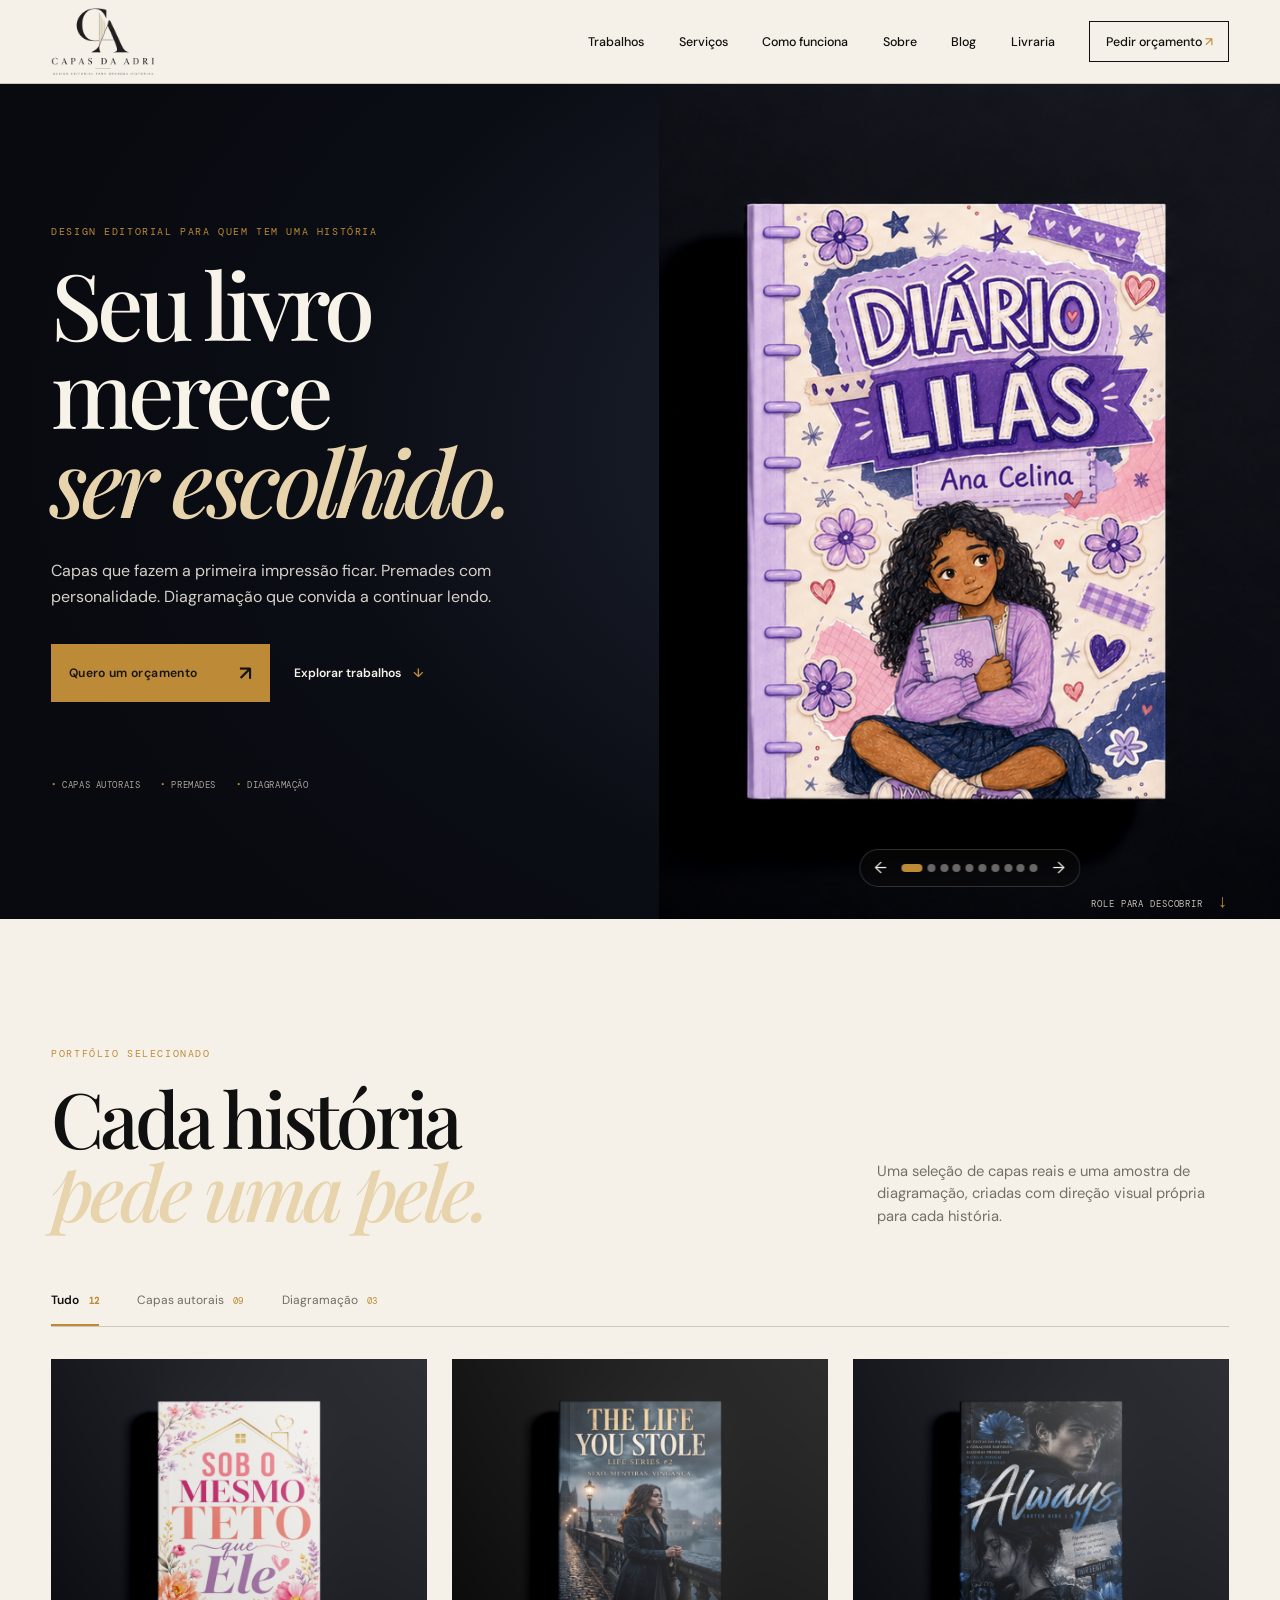
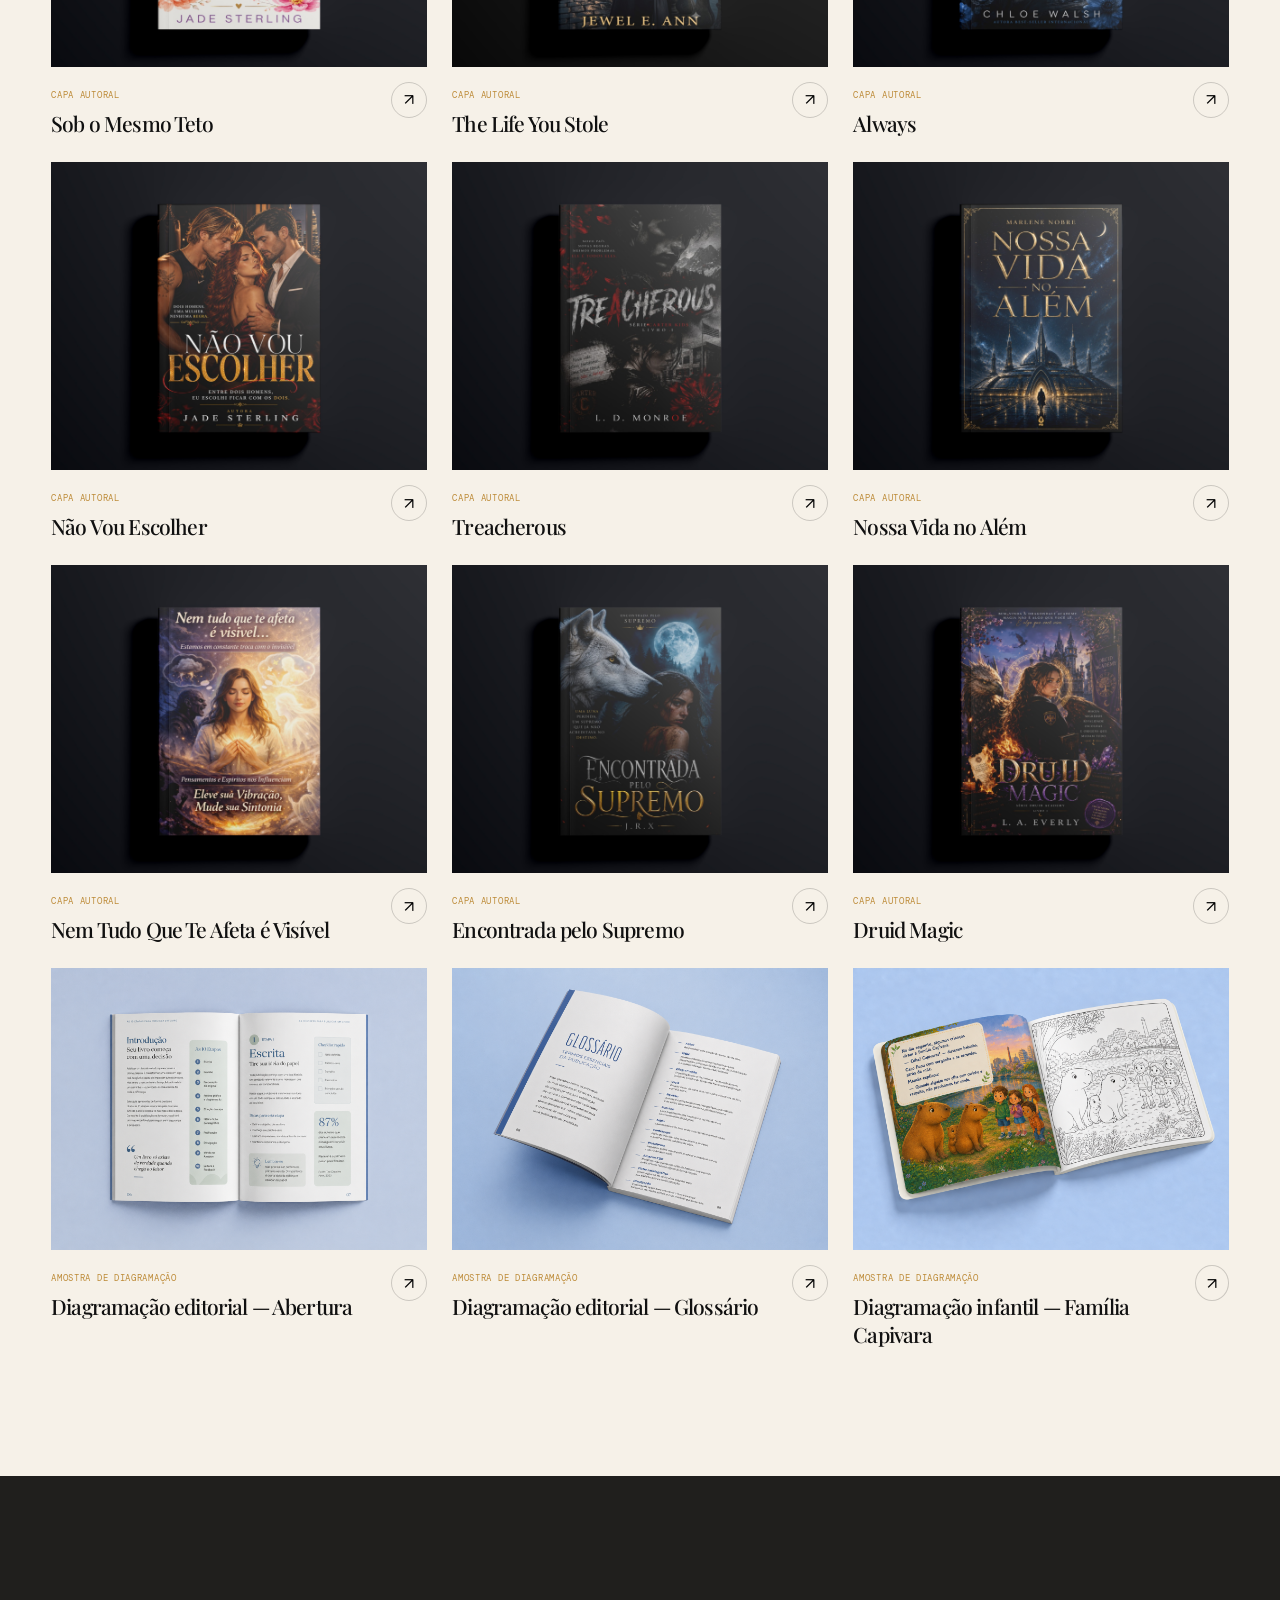
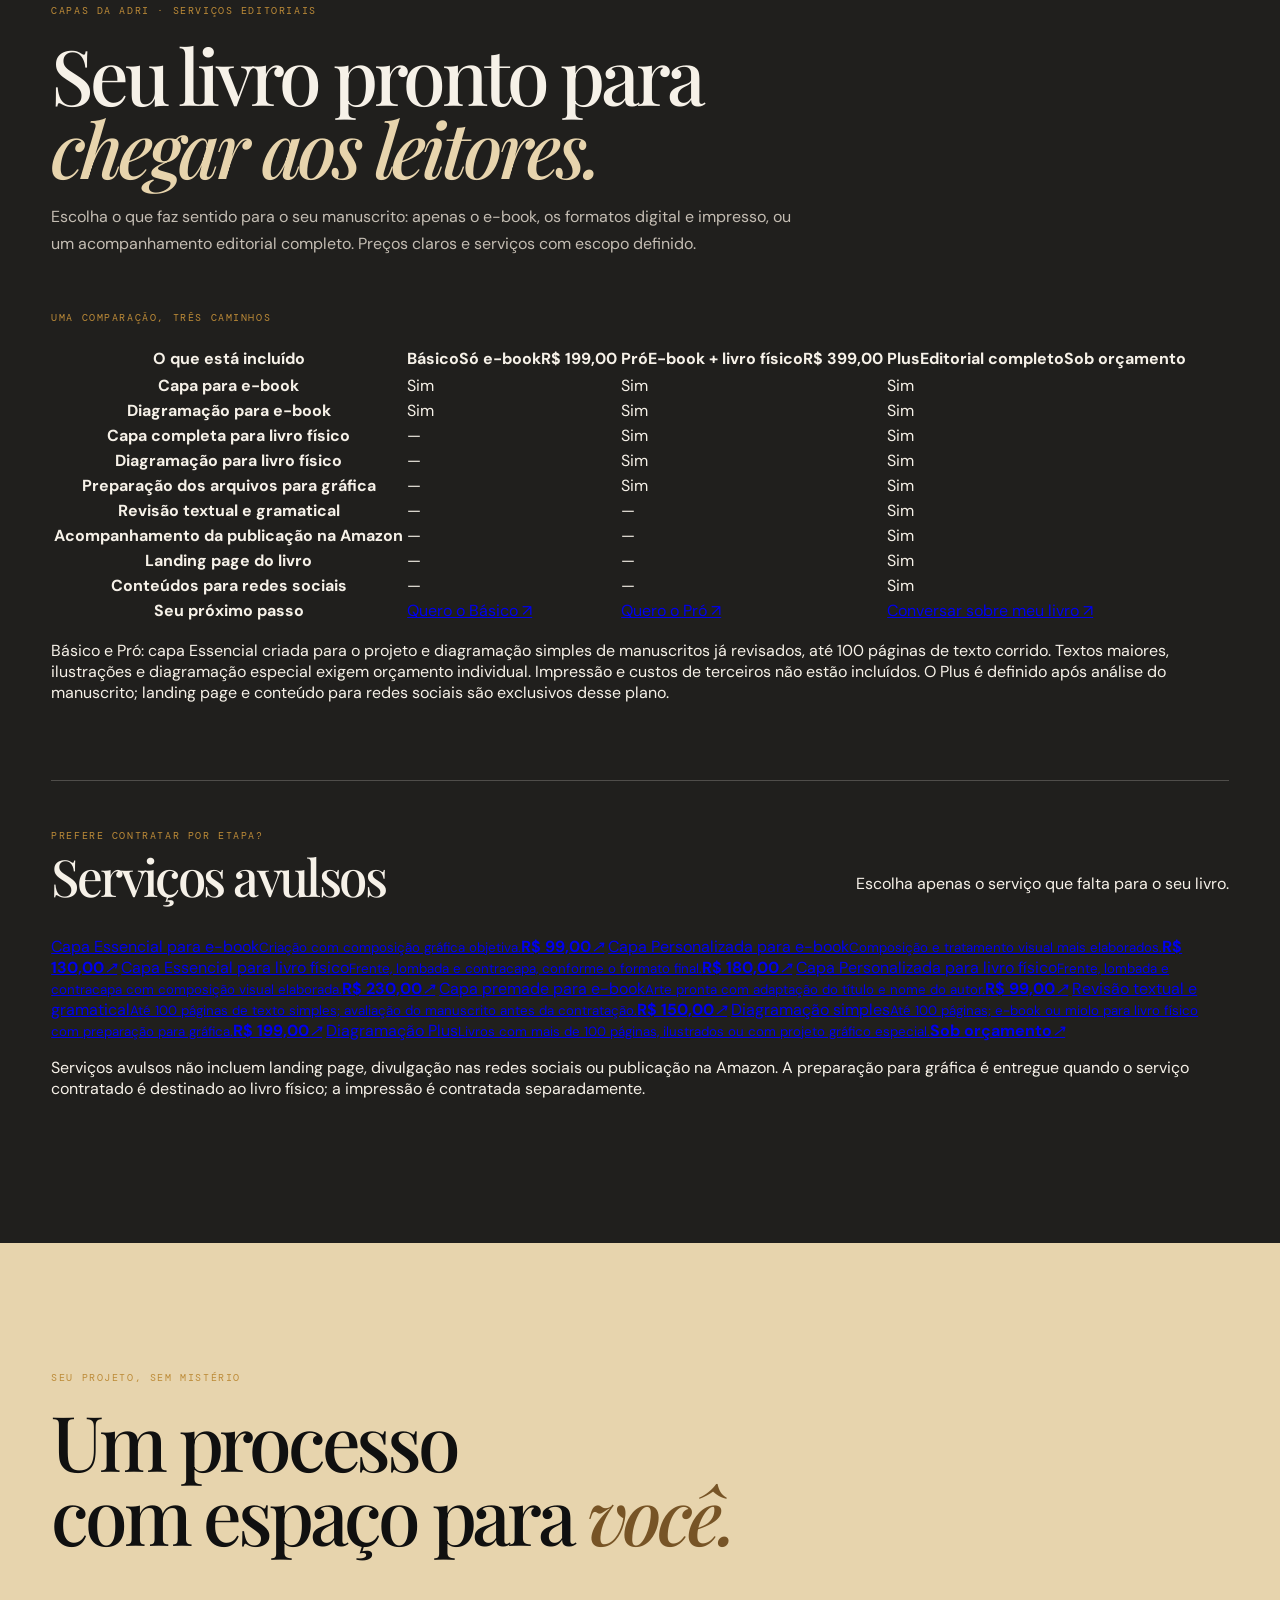
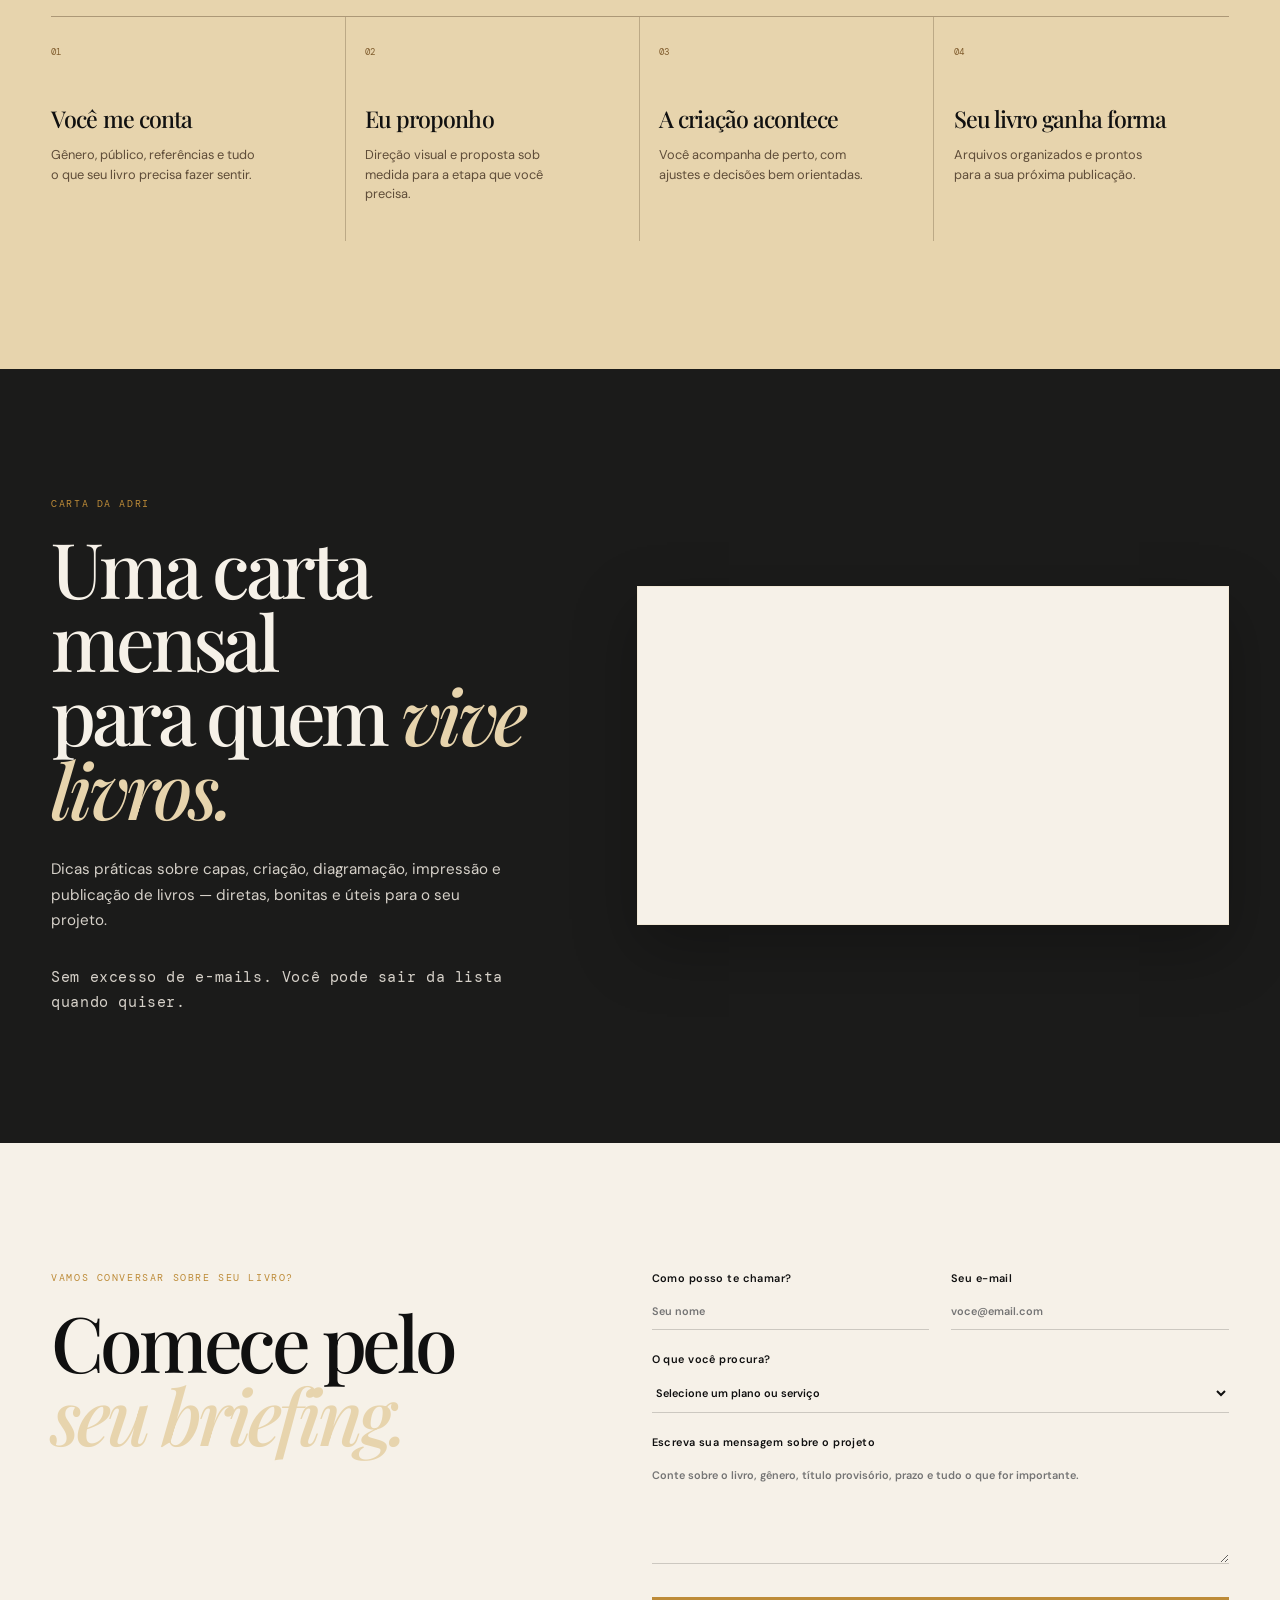
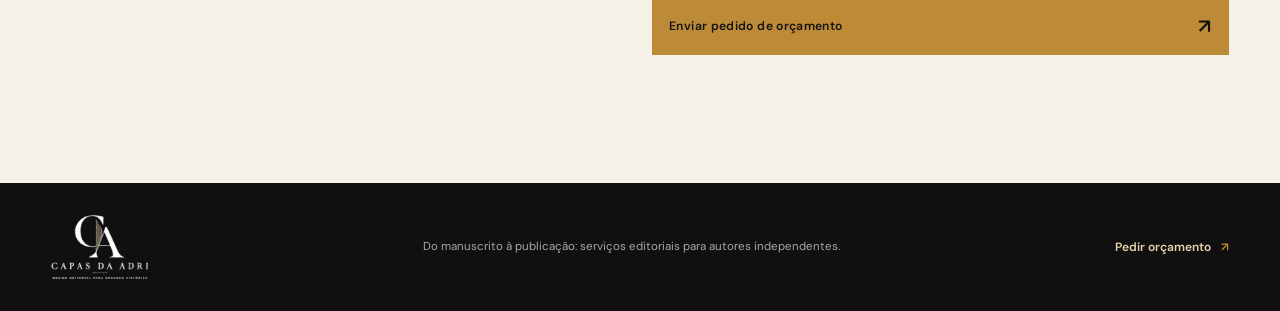
==== commit 62c3ee71: "Atualiza serviços com comparação de planos e preços avulsos" ====
--- a/index.html
+++ b/index.html
@@ -149,87 +149,59 @@
         </div>
       </section>
 
-      <section class="services-section" id="servicos" aria-labelledby="servicos-title">
+      <section class="services-section services-pricing" id="servicos" aria-labelledby="servicos-title">
         <div class="services-heading">
-          <p class="eyebrow">Serviços e pacotes editoriais</p>
-          <h2 id="servicos-title">Seu livro pode chegar<br /><em>mais longe.</em></h2>
-          <p>Escolha o nível de acompanhamento que combina com o seu projeto. Os valores são personalizados de acordo com o livro, o número de páginas e o escopo do trabalho.</p>
-        </div>
-
-        <div class="plans-grid" aria-label="Pacotes de serviços da Capas da Adri">
-          <article class="plan-card">
-            <div class="plan-top">
-              <p class="plan-kicker">Básico</p>
-              <h3>Identidade e acabamento</h3>
-              <p class="plan-description">Para quem já tem o texto pronto e precisa transformar o manuscrito em um livro bem apresentado.</p>
-              <p class="plan-price">Orçamento personalizado</p>
-              <a class="plan-button" href="#orcamento" data-service="Pacote Básico">Peça seu orçamento <span>↗</span></a>
-            </div>
-            <div class="plan-features">
-              <p>Inclui:</p>
-              <ul>
-                <li>Criação de capa autoral</li>
-                <li>Diagramação editorial</li>
-                <li>Preparação dos arquivos finais</li>
-                <li>Formatos adequados ao projeto</li>
-              </ul>
-            </div>
-          </article>
-
-          <article class="plan-card plan-card-plus">
-            <div class="plan-top">
-              <p class="plan-kicker">Plus</p>
-              <h3>Texto, capa e diagramação</h3>
-              <p class="plan-description">Para quem quer cuidar também da qualidade e da fluidez do texto antes da publicação.</p>
-              <p class="plan-price">Orçamento personalizado</p>
-              <a class="plan-button" href="#orcamento" data-service="Pacote Plus">Peça seu orçamento <span>↗</span></a>
-            </div>
-            <div class="plan-features">
-              <p>Inclui tudo do Básico, mais:</p>
-              <ul>
-                <li>Revisão e refinamento de texto</li>
-                <li>Ajustes de clareza e fluidez</li>
-                <li>Revisão do arquivo diagramado</li>
-                <li>Orientação para a etapa de publicação</li>
-              </ul>
-            </div>
-          </article>
-
-          <article class="plan-card plan-card-pro">
-            <span class="plan-badge">Mais completo</span>
-            <div class="plan-top">
-              <p class="plan-kicker">Pró</p>
-              <h3>Publicação e lançamento</h3>
-              <p class="plan-description">Para quem quer sair do manuscrito e chegar ao lançamento com estrutura para apresentar e divulgar o livro.</p>
-              <p class="plan-price">Orçamento personalizado</p>
-              <a class="plan-button" href="#orcamento" data-service="Pacote Pró">Peça seu orçamento <span>↗</span></a>
-            </div>
-            <div class="plan-features">
-              <p>Inclui tudo do Plus, mais:</p>
-              <ul>
-                <li>Publicação na Amazon KDP — e-book</li>
-                <li>Landing page exclusiva do livro</li>
-                <li>Conteúdo para 30 dias de divulgação</li>
-                <li>Mockups e materiais promocionais</li>
-              </ul>
-            </div>
-          </article>
-        </div>
-
+          <p class="eyebrow">Capas da Adri · Serviços editoriais</p>
+          <h2 id="servicos-title">Seu livro pronto para<br /><em>chegar aos leitores.</em></h2>
+          <p>Escolha o que faz sentido para o seu manuscrito: apenas o e-book, os formatos digital e impresso, ou um acompanhamento editorial completo. Preços claros e serviços com escopo definido.</p>
+        </div>
+        <div class="pricing-table-shell">
+          <p class="eyebrow">Uma comparação, três caminhos</p>
+          <div class="pricing-table-scroll" role="region" tabindex="0" aria-label="Tabela comparativa dos planos; deslize lateralmente para ver as colunas no celular">
+            <table class="pricing-table">
+              <caption class="sr-only">Comparação dos planos Básico, Pró e Plus da Capas da Adri</caption>
+              <thead><tr>
+                <th scope="col">O que está incluído</th>
+                <th scope="col"><span class="pricing-plan-name">Básico</span><span class="pricing-plan-sub">Só e-book</span><strong class="pricing-plan-value">R$ 199<span>,00</span></strong></th>
+                <th scope="col" class="pricing-highlight"><span class="pricing-plan-name">Pró</span><span class="pricing-plan-sub">E-book + livro físico</span><strong class="pricing-plan-value">R$ 399<span>,00</span></strong></th>
+                <th scope="col"><span class="pricing-plan-name">Plus</span><span class="pricing-plan-sub">Editorial completo</span><strong class="pricing-plan-value pricing-plan-quote">Sob orçamento</strong></th>
+              </tr></thead>
+              <tbody>
+                <tr><th scope="row">Capa para e-book</th><td><span class="pricing-check">Sim</span></td><td class="pricing-highlight"><span class="pricing-check">Sim</span></td><td><span class="pricing-check">Sim</span></td></tr>
+                <tr><th scope="row">Diagramação para e-book</th><td><span class="pricing-check">Sim</span></td><td class="pricing-highlight"><span class="pricing-check">Sim</span></td><td><span class="pricing-check">Sim</span></td></tr>
+                <tr><th scope="row">Capa completa para livro físico</th><td class="pricing-no">—</td><td class="pricing-highlight"><span class="pricing-check">Sim</span></td><td><span class="pricing-check">Sim</span></td></tr>
+                <tr><th scope="row">Diagramação para livro físico</th><td class="pricing-no">—</td><td class="pricing-highlight"><span class="pricing-check">Sim</span></td><td><span class="pricing-check">Sim</span></td></tr>
+                <tr><th scope="row">Preparação dos arquivos para gráfica</th><td class="pricing-no">—</td><td class="pricing-highlight"><span class="pricing-check">Sim</span></td><td><span class="pricing-check">Sim</span></td></tr>
+                <tr><th scope="row">Revisão textual e gramatical</th><td class="pricing-no">—</td><td class="pricing-no pricing-highlight">—</td><td><span class="pricing-check">Sim</span></td></tr>
+                <tr><th scope="row">Acompanhamento da publicação na Amazon</th><td class="pricing-no">—</td><td class="pricing-no pricing-highlight">—</td><td><span class="pricing-check">Sim</span></td></tr>
+                <tr><th scope="row">Landing page do livro</th><td class="pricing-no">—</td><td class="pricing-no pricing-highlight">—</td><td><span class="pricing-check">Sim</span></td></tr>
+                <tr><th scope="row">Conteúdos para redes sociais</th><td class="pricing-no">—</td><td class="pricing-no pricing-highlight">—</td><td><span class="pricing-check">Sim</span></td></tr>
+              </tbody>
+              <tfoot><tr><th scope="row">Seu próximo passo</th>
+                <td><a class="pricing-choose" href="#orcamento" data-service="Plano Básico — e-book — R$ 199">Quero o Básico ↗</a></td>
+                <td class="pricing-highlight"><a class="pricing-choose pricing-choose-gold" href="#orcamento" data-service="Plano Pró — físico + e-book — R$ 399">Quero o Pró ↗</a></td>
+                <td><a class="pricing-choose" href="#orcamento" data-service="Plano Plus — completo — orçamento">Conversar sobre meu livro ↗</a></td>
+              </tr></tfoot>
+            </table>
+          </div>
+          <p class="pricing-conditions">Básico e Pró: capa Essencial criada para o projeto e diagramação simples de manuscritos já revisados, até 100 páginas de texto corrido. Textos maiores, ilustrações e diagramação especial exigem orçamento individual. Impressão e custos de terceiros não estão incluídos. O Plus é definido após análise do manuscrito; landing page e conteúdo para redes sociais são exclusivos desse plano.</p>
+        </div>
         <div class="standalone-services" aria-labelledby="avulsos-title">
           <div class="standalone-head">
-            <p class="eyebrow">Também disponíveis separadamente</p>
-            <h3 id="avulsos-title">Serviços avulsos</h3>
-          </div>
-          <div class="standalone-grid">
-            <a href="#orcamento" data-service="Capa autoral"><span>01</span><b>Capa autoral</b><small>Conceito, composição, tipografia e arquivos finais.</small></a>
-            <a href="#orcamento" data-service="Premade"><span>02</span><b>Capa premade</b><small>Capas prontas personalizadas com os dados da sua obra.</small></a>
-            <a href="#orcamento" data-service="Diagramação"><span>03</span><b>Diagramação editorial</b><small>Miolo organizado para e-book ou livro impresso.</small></a>
-            <a href="#orcamento" data-service="Revisão e refinamento"><span>04</span><b>Revisão e refinamento</b><small>Correção textual com atenção à clareza, fluidez e estilo.</small></a>
-            <a href="#orcamento" data-service="Publicação Amazon"><span>05</span><b>Publicação na Amazon</b><small>Preparação e configuração para publicação pela Amazon KDP.</small></a>
-            <a href="#orcamento" data-service="Landing page"><span>06</span><b>Landing page do livro</b><small>Página exclusiva para apresentar a obra e direcionar para a compra.</small></a>
-            <a href="#orcamento" data-service="Conteúdo redes sociais"><span>07</span><b>Conteúdo para redes sociais</b><small>Peças de divulgação pensadas para o período de lançamento.</small></a>
-          </div>
+            <div><p class="eyebrow">Prefere contratar por etapa?</p><h3 id="avulsos-title">Serviços avulsos</h3></div>
+            <p class="standalone-intro">Escolha apenas o serviço que falta para o seu livro.</p>
+          </div>
+          <div class="pricing-services-list">
+            <a href="#orcamento" data-service="Capa Essencial para e-book — R$ 99"><span>Capa Essencial para e-book<small>Criação com composição gráfica objetiva.</small></span><strong>R$ 99,00</strong><i aria-hidden="true">↗</i></a>
+            <a href="#orcamento" data-service="Capa Personalizada para e-book — R$ 130"><span>Capa Personalizada para e-book<small>Composição e tratamento visual mais elaborados.</small></span><strong>R$ 130,00</strong><i aria-hidden="true">↗</i></a>
+            <a href="#orcamento" data-service="Capa Essencial para livro físico — R$ 180"><span>Capa Essencial para livro físico<small>Frente, lombada e contracapa, conforme o formato final.</small></span><strong>R$ 180,00</strong><i aria-hidden="true">↗</i></a>
+            <a href="#orcamento" data-service="Capa Personalizada para livro físico — R$ 230"><span>Capa Personalizada para livro físico<small>Frente, lombada e contracapa com composição visual elaborada.</small></span><strong>R$ 230,00</strong><i aria-hidden="true">↗</i></a>
+            <a href="#orcamento" data-service="Capa premade para e-book — R$ 99"><span>Capa premade para e-book<small>Arte pronta com adaptação do título e nome do autor.</small></span><strong>R$ 99,00</strong><i aria-hidden="true">↗</i></a>
+            <a href="#orcamento" data-service="Revisão textual e gramatical — até 100 páginas — R$ 150"><span>Revisão textual e gramatical<small>Até 100 páginas de texto simples; avaliação do manuscrito antes da contratação.</small></span><strong>R$ 150,00</strong><i aria-hidden="true">↗</i></a>
+            <a href="#orcamento" data-service="Diagramação simples — até 100 páginas — R$ 199"><span>Diagramação simples<small>Até 100 páginas; e-book ou miolo para livro físico com preparação para gráfica.</small></span><strong>R$ 199,00</strong><i aria-hidden="true">↗</i></a>
+            <a href="#orcamento" data-service="Diagramação Plus — orçamento"><span>Diagramação Plus<small>Livros com mais de 100 páginas, ilustrados ou com projeto gráfico especial.</small></span><strong>Sob orçamento</strong><i aria-hidden="true">↗</i></a>
+          </div>
+          <p class="pricing-conditions">Serviços avulsos não incluem landing page, divulgação nas redes sociais ou publicação na Amazon. A preparação para gráfica é entregue quando o serviço contratado é destinado ao livro físico; a impressão é contratada separadamente.</p>
         </div>
       </section>
 
@@ -261,7 +233,7 @@
         <form class="quote-form" id="quoteForm">
           <label>Como posso te chamar?<input name="nome" type="text" placeholder="Seu nome" required /></label>
           <label>Seu e-mail<input name="email" type="email" placeholder="voce@email.com" required /></label>
-          <label>O que você procura?<select name="servico" required><option value="">Selecione um serviço</option><option>Pacote Básico</option><option>Pacote Plus</option><option>Pacote Pró</option><option>Uma capa autoral</option><option>Uma capa premade</option><option>Diagramação editorial</option><option>Revisão e refinamento de texto</option><option>Publicação na Amazon KDP</option><option>Landing page do livro</option><option>Conteúdo para redes sociais</option><option>Mais de um serviço</option></select></label>
+          <label>O que você procura?<select name="servico" required><option value="">Selecione um plano ou serviço</option><option>Plano Básico — e-book — R$ 199</option><option>Plano Pró — físico + e-book — R$ 399</option><option>Plano Plus — completo — orçamento</option><option>Capa Essencial para e-book — R$ 99</option><option>Capa Personalizada para e-book — R$ 130</option><option>Capa Essencial para livro físico — R$ 180</option><option>Capa Personalizada para livro físico — R$ 230</option><option>Capa premade para e-book — R$ 99</option><option>Revisão textual e gramatical — até 100 páginas — R$ 150</option><option>Diagramação simples — até 100 páginas — R$ 199</option><option>Diagramação Plus — orçamento</option><option>Mais de um serviço</option></select></label>
           <label>Escreva sua mensagem sobre o projeto<textarea name="mensagem" rows="6" placeholder="Conte sobre o livro, gênero, título provisório, prazo e tudo o que for importante." required></textarea></label>
           <label class="sr-only" aria-hidden="true">Não preencha este campo<input name="website" type="text" tabindex="-1" autocomplete="off" /></label>
           <button class="button button-gold" type="submit">Enviar pedido de orçamento <span>↗</span></button>
--- a/styles.css
+++ b/styles.css
@@ -28,3 +28,51 @@
 .newsletter-embed{background:#f6f1e8;border:1px solid rgba(231,212,173,.32);box-shadow:0 24px 60px rgba(0,0,0,.25);padding:clamp(.5rem,1.6vw,1rem)}
 .newsletter-embed iframe{display:block;width:100%;max-width:540px;min-height:305px;margin:0 auto;border:0}
 @media (max-width:800px){.newsletter-section{grid-template-columns:1fr}.newsletter-embed{width:100%}}
+
+
+/* Pacotes editoriais - Capas da Adri */
+.services-section{display:block;background:#201f1d;color:#f6f1e8}
+.services-heading{max-width:930px;margin-bottom:3.4rem}
+.services-heading h2{font-size:clamp(3rem,6vw,6.4rem);margin-bottom:1.2rem}
+.services-heading>p:last-child{max-width:760px;line-height:1.65;color:#c4bdb3;margin:0}
+.plans-grid{display:grid;grid-template-columns:repeat(3,minmax(0,1fr));gap:1rem;align-items:stretch}
+.plan-card{position:relative;display:flex;flex-direction:column;justify-content:space-between;min-width:0;background:#f4f0e8;color:#201f1d;border:1px solid rgba(246,241,232,.14);border-radius:18px;padding:1.7rem;box-shadow:0 18px 45px rgba(0,0,0,.14)}
+.plan-card-plus{background:#ece5d8}
+.plan-card-pro{border:2px solid var(--gold);background:#fbf6ec}
+.plan-badge{position:absolute;right:1rem;top:1rem;padding:.36rem .65rem;border-radius:999px;background:var(--gold);color:#201f1d;font-family:var(--mono);font-size:.52rem;font-weight:600;letter-spacing:.06em;text-transform:uppercase}
+.plan-kicker{font-family:var(--mono);font-size:.68rem;letter-spacing:.12em;text-transform:uppercase;color:#8a632f;margin:0 0 2.4rem}
+.plan-card h3{font-family:var(--serif);font-size:clamp(1.9rem,3vw,2.75rem);font-weight:500;line-height:.98;letter-spacing:-.05em;margin:0 0 1rem}
+.plan-description{min-height:5.2rem;font-size:.85rem;line-height:1.6;color:#655f58;margin:0}
+.plan-price{font-family:var(--serif);font-size:1.2rem;font-weight:600;margin:1.8rem 0 .85rem}
+.plan-button{display:flex;justify-content:space-between;align-items:center;gap:1rem;width:100%;padding:.95rem 1rem;background:#201f1d;color:#fff;text-decoration:none;border-radius:999px;font-size:.76rem;font-weight:600;transition:transform .2s,background .2s}
+.plan-button:hover{transform:translateY(-2px);background:#0f0f0e}
+.plan-button span{color:var(--gold-pale)}
+.plan-features{border-top:1px solid #d5cec2;margin-top:1.7rem;padding-top:1.35rem}
+.plan-features>p{font-size:.72rem;font-weight:600;margin:0 0 1rem}
+.plan-features ul{list-style:none;margin:0;padding:0;display:grid;gap:.82rem}
+.plan-features li{position:relative;padding-left:1.45rem;font-size:.79rem;line-height:1.4;color:#4d4944}
+.plan-features li:before{content:"✓";position:absolute;left:0;top:0;color:#8a632f;font-weight:700}
+.standalone-services{margin-top:4.8rem;padding-top:3rem;border-top:1px solid rgba(246,241,232,.22)}
+.standalone-head{display:flex;justify-content:space-between;gap:2rem;align-items:end;margin-bottom:1.6rem}
+.standalone-head h3{font-family:var(--serif);font-size:clamp(2rem,4vw,3.5rem);font-weight:500;letter-spacing:-.05em;margin:0}
+.standalone-head .eyebrow{margin:0}
+.standalone-grid{display:grid;grid-template-columns:repeat(2,minmax(0,1fr));border-top:1px solid rgba(246,241,232,.22)}
+.standalone-grid a{display:grid;grid-template-columns:2.2rem 1fr;column-gap:1rem;row-gap:.3rem;padding:1.25rem 1rem 1.25rem 0;border-bottom:1px solid rgba(246,241,232,.22);color:inherit;text-decoration:none}
+.standalone-grid a:nth-child(odd){border-right:1px solid rgba(246,241,232,.22);padding-right:1.5rem}
+.standalone-grid a:nth-child(even){padding-left:1.5rem}
+.standalone-grid span{grid-row:1/3;font-family:var(--mono);font-size:.56rem;color:var(--gold);padding-top:.2rem}
+.standalone-grid b{font-family:var(--serif);font-size:1.22rem;font-weight:500}
+.standalone-grid small{color:#aaa39a;font-size:.72rem;line-height:1.45}
+.standalone-grid a:hover b{color:var(--gold-pale)}
+@media (max-width:900px){
+  .plans-grid{grid-template-columns:1fr}
+  .plan-description{min-height:0}
+  .standalone-head{display:block}
+  .standalone-head h3{margin-top:.6rem}
+}
+@media (max-width:600px){
+  .plan-card{padding:1.35rem;border-radius:14px}
+  .plan-kicker{margin-bottom:1.7rem}
+  .standalone-grid{grid-template-columns:1fr}
+  .standalone-grid a,.standalone-grid a:nth-child(odd),.standalone-grid a:nth-child(even){border-right:0;padding:1.15rem 0}
+}
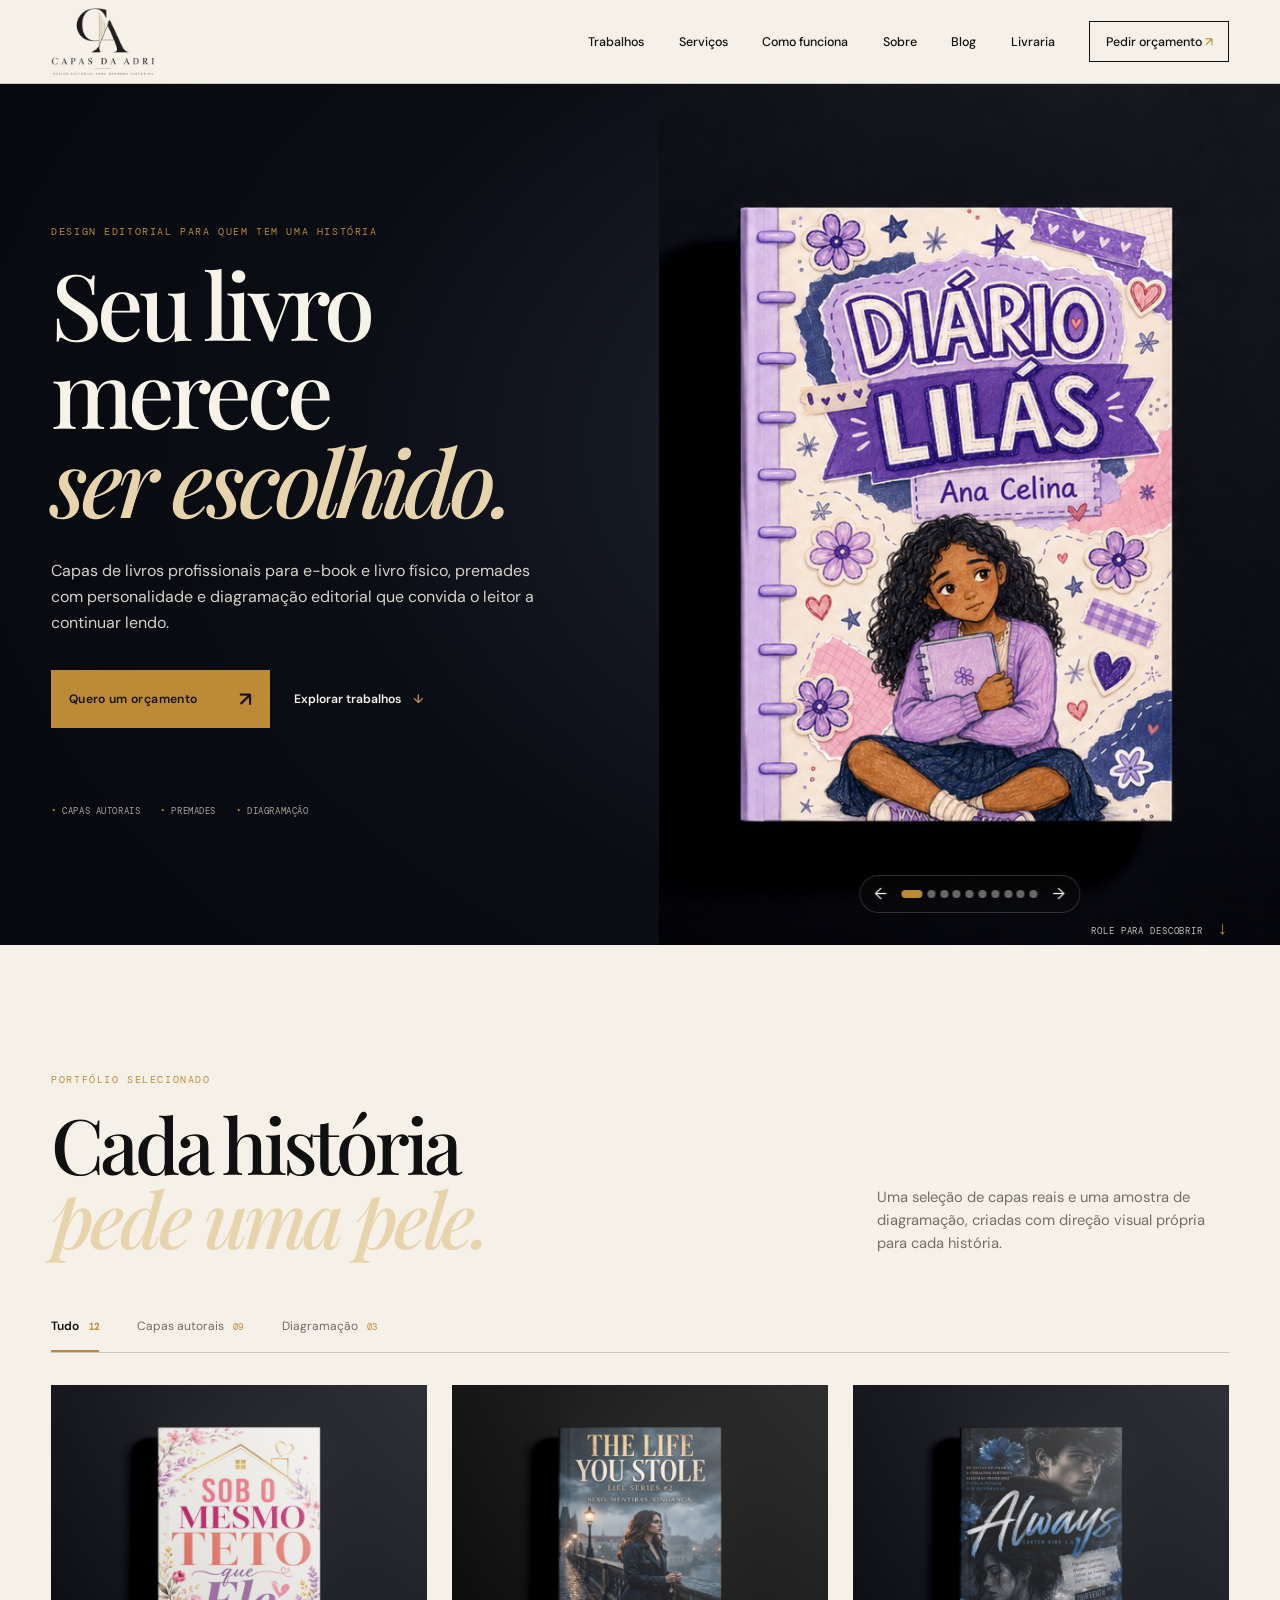
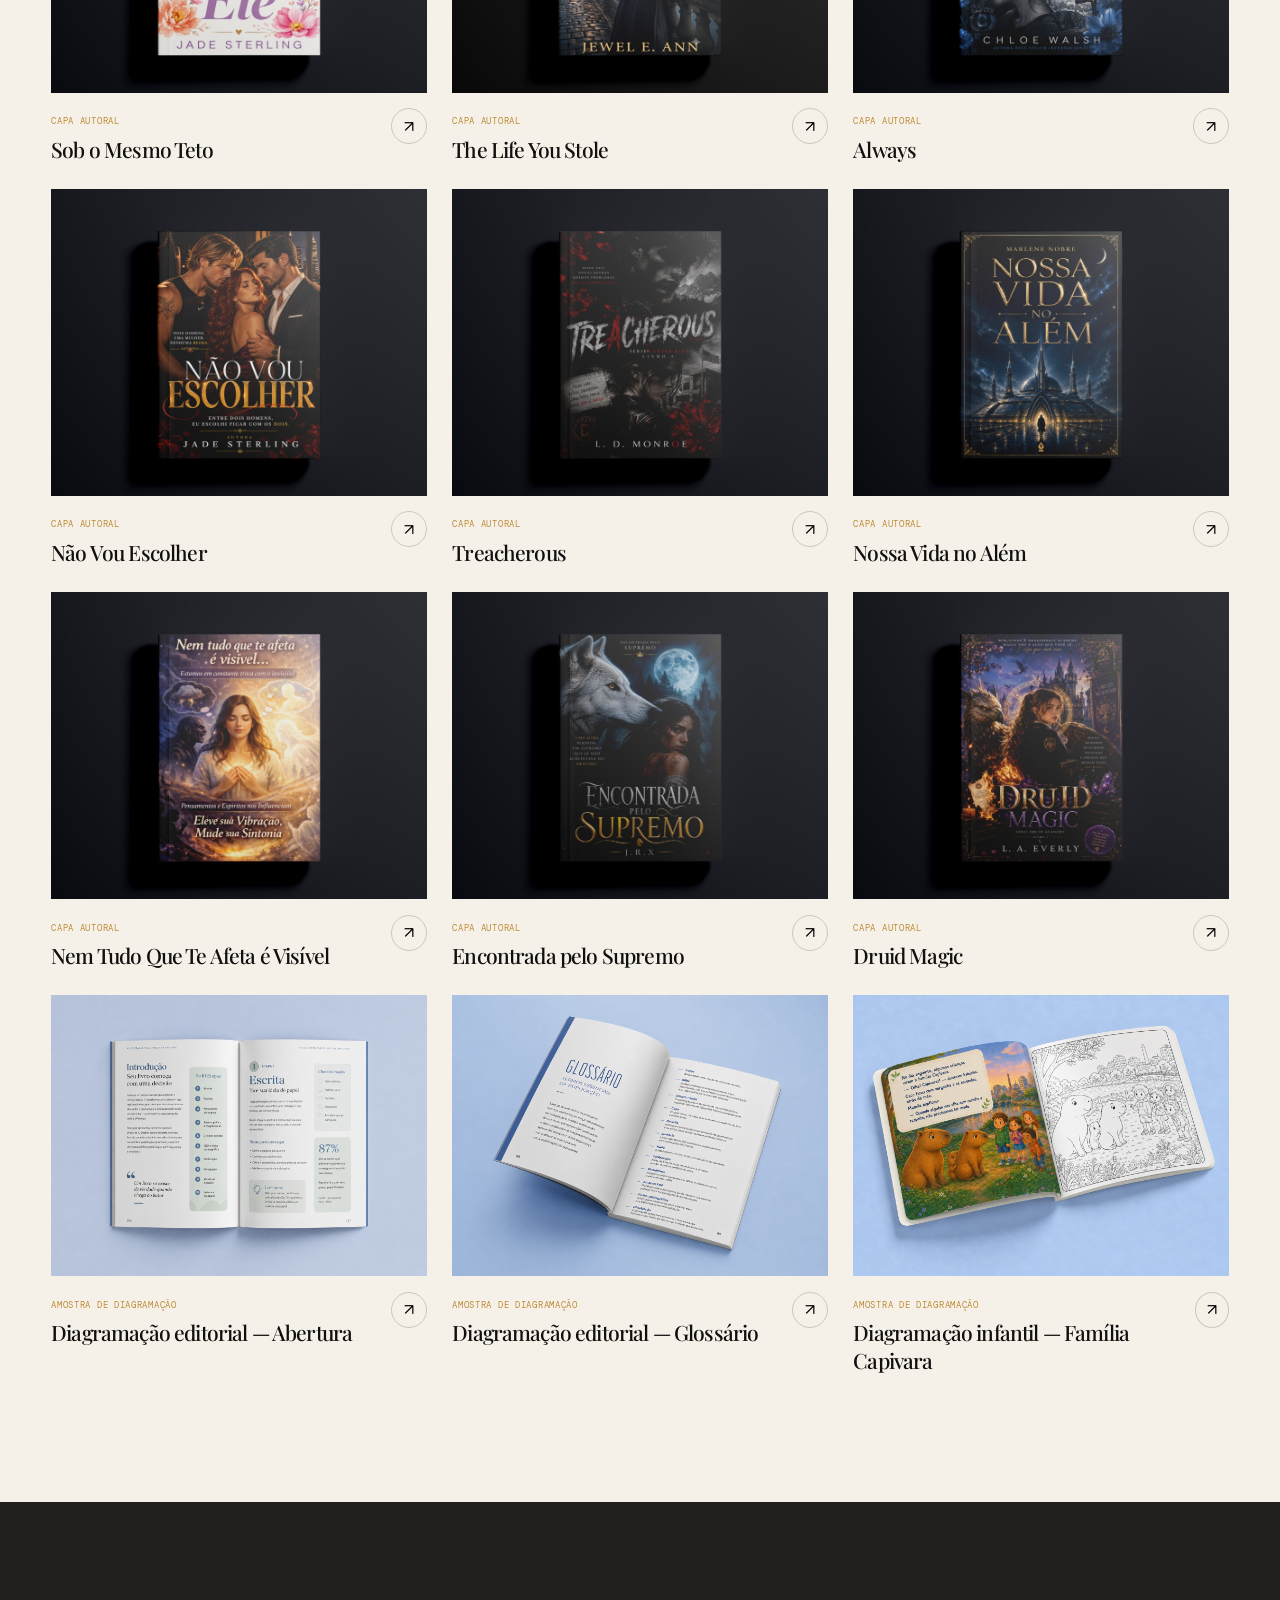
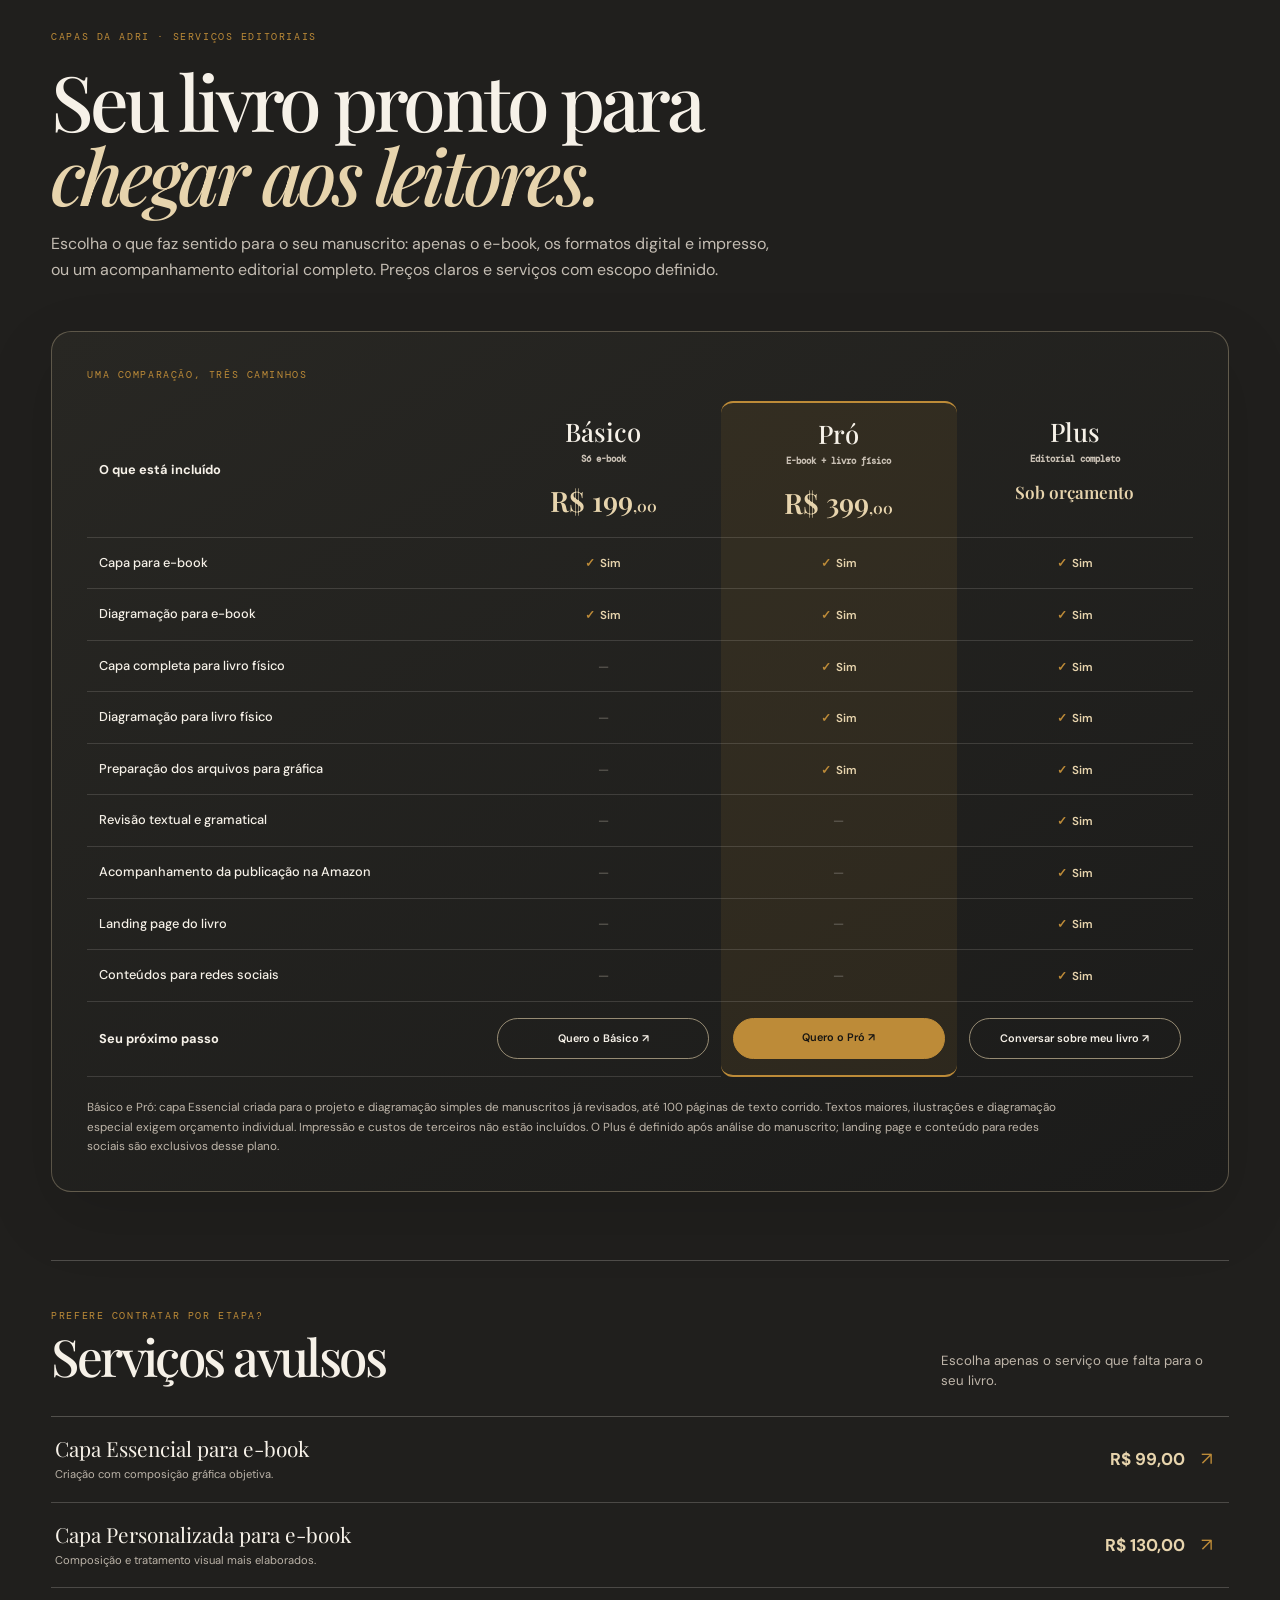
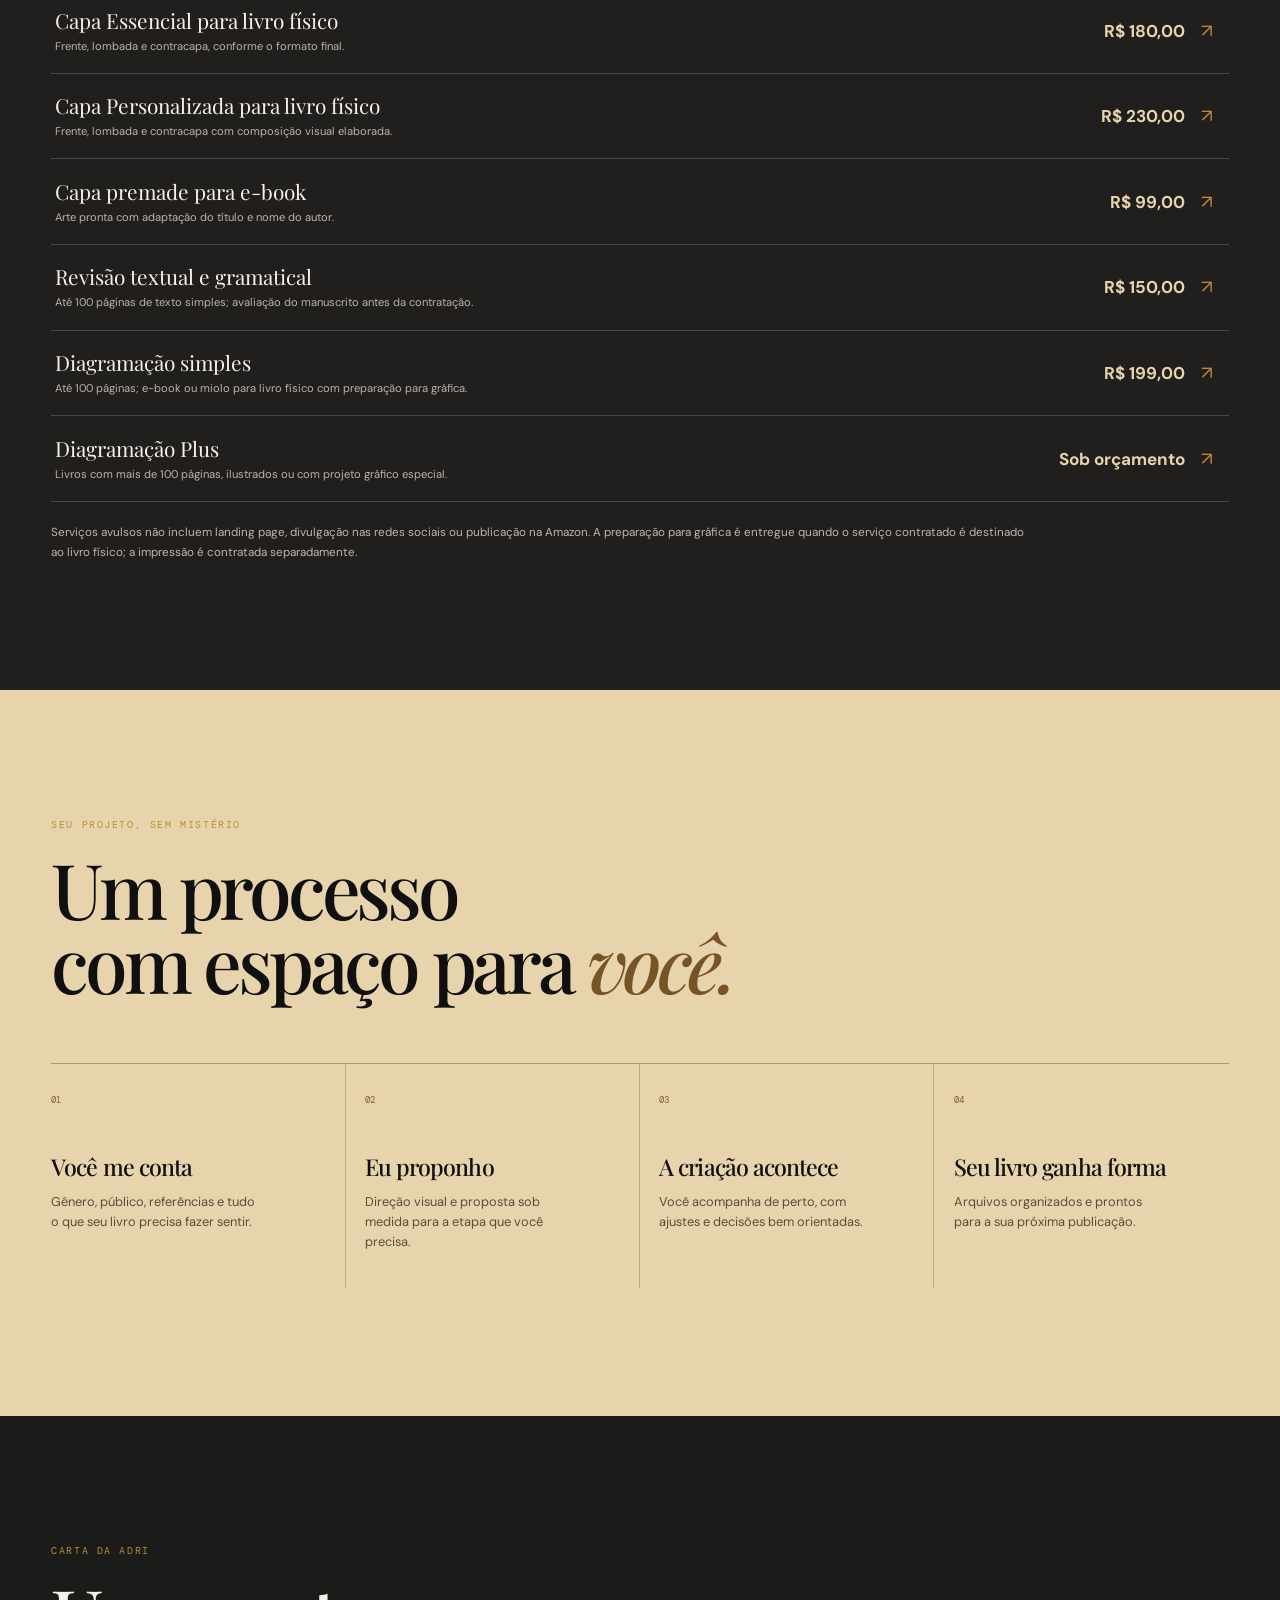
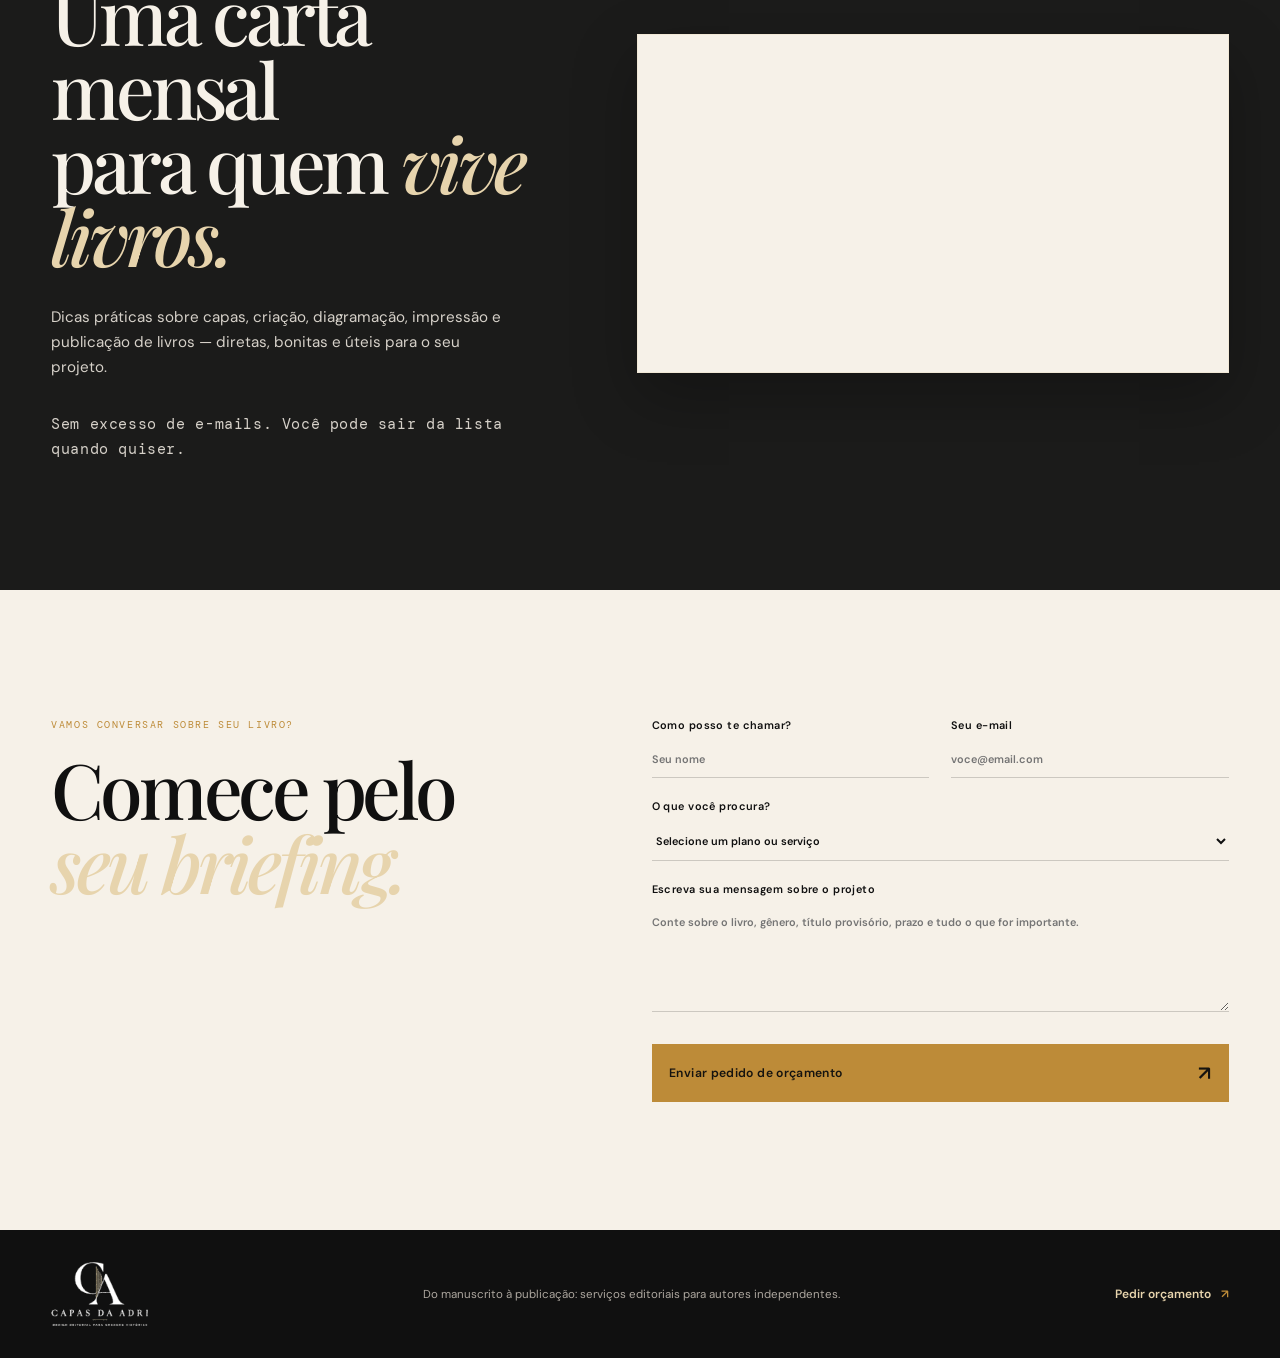
==== commit af310c2e: "Melhora SEO da página inicial da Capas da Adri" ====
--- a/index.html
+++ b/index.html
@@ -12,20 +12,19 @@
     <meta charset="UTF-8" />
     <meta name="viewport" content="width=device-width, initial-scale=1.0" />
     <link rel="icon" type="image/svg+xml" href="assets/favicon-capas-da-adri.svg" />
-    <meta name="description" content="Capas da Adri oferece capas de livros, diagramação editorial, revisão e refinamento de texto, publicação na Amazon KDP, landing pages e materiais de divulgação para autores independentes." />
+    <meta name="description" content="Capas de livros profissionais, diagramação editorial, revisão de texto e publicação na Amazon KDP para autores independentes. Conheça a Capas da Adri." />
     <meta name="robots" content="index,follow,max-image-preview:large" />
-    <meta name="keywords" content="capas de livros, designer de capas, diagramação editorial, revisão de texto, publicação Amazon KDP, landing page para livro, autores independentes" />
     <link rel="canonical" href="https://capas-da-adri.github.io/" />
     <meta property="og:type" content="website" />
     <meta property="og:locale" content="pt_BR" />
     <meta property="og:site_name" content="Capas da Adri" />
-    <meta property="og:title" content="Capas da Adri | Capas de livros e diagramação editorial" />
-    <meta property="og:description" content="Capas de livros, premades e diagramação editorial para histórias que merecem ser escolhidas." />
+    <meta property="og:title" content="Capas de Livros e Diagramação Editorial | Capas da Adri" />
+    <meta property="og:description" content="Capas de livros profissionais, diagramação editorial, revisão de texto e publicação na Amazon KDP para autores independentes." />
     <meta property="og:url" content="https://capas-da-adri.github.io/" />
     <meta property="og:image" content="https://capas-da-adri.github.io/assets/familia-capivara.png" />
     <meta name="twitter:card" content="summary_large_image" />
     <meta name="theme-color" content="#0B0C11" />
-    <title>Capas da Adri | Capas de livros e diagramação editorial</title>
+    <title>Capas de Livros e Diagramação Editorial | Capas da Adri</title>
     <link rel="preconnect" href="https://fonts.googleapis.com" />
     <link rel="preconnect" href="https://fonts.gstatic.com" crossorigin />
     <link href="https://fonts.googleapis.com/css2?family=DM+Mono:wght@400;500&family=DM+Sans:opsz,wght@9..40,400;9..40,500;9..40,600&family=Playfair+Display:ital,wght@0,500;0,600;0,700;1,500;1,600&display=swap" rel="stylesheet" />
@@ -36,11 +35,11 @@
         "@context": "https://schema.org",
         "@type": "ProfessionalService",
         "name": "Capas da Adri",
-        "description": "Serviços editoriais para autores independentes: capas de livros, diagramação, revisão e refinamento de texto, publicação na Amazon KDP, landing pages e divulgação.",
+        "description": "Capas de livros profissionais e serviços editoriais para autores independentes: diagramação editorial, revisão e refinamento de texto, publicação na Amazon KDP, landing pages e divulgação.",
         "url": "https://capas-da-adri.github.io/",
         "areaServed": "BR",
         "sameAs": ["https://www.instagram.com/capas.da.adri/"],
-        "serviceType": ["Capas de livros", "Diagramação editorial", "Capas premade", "Revisão e refinamento de texto", "Publicação na Amazon KDP", "Landing page para livros", "Conteúdo para redes sociais"]
+        "serviceType": ["Criação de capa de livro profissional", "Capa para e-book", "Capa para livro físico", "Diagramação editorial", "Capas premade", "Revisão e refinamento de texto", "Publicação na Amazon KDP", "Landing page para livros", "Conteúdo para redes sociais"]
       }
     </script>
   </head>
@@ -65,7 +64,7 @@
         <div class="hero-copy">
           <p class="eyebrow">Design editorial para quem tem uma história</p>
           <h1 id="hero-title">Seu livro merece<br /><em>ser escolhido.</em></h1>
-          <p class="hero-text">Capas que fazem a primeira impressão ficar. Premades com personalidade. Diagramação que convida a continuar lendo.</p>
+          <p class="hero-text">Capas de livros profissionais para e-book e livro físico, premades com personalidade e diagramação editorial que convida o leitor a continuar lendo.</p>
           <div class="hero-actions">
             <a class="button button-gold" href="#orcamento">Quero um orçamento <span>↗</span></a>
             <a class="text-link" href="#trabalhos">Explorar trabalhos <span>↓</span></a>
@@ -73,6 +72,7 @@
           <div class="hero-proof" aria-label="Especialidades">
             <span>Capas autorais</span><span>Premades</span><span>Diagramação</span>
           </div>
+          <p class="sr-only">A Capas da Adri cria capa para e-book, capa para livro físico e projetos de design editorial para escritores e autores independentes.</p>
         </div>
         <div class="hero-art hero-art-mockup" data-hero-carousel aria-roledescription="carrossel" aria-label="Livros em destaque do portfólio">
           <div class="hero-carousel-slides">
--- a/styles.css
+++ b/styles.css
@@ -76,3 +76,53 @@
   .standalone-grid{grid-template-columns:1fr}
   .standalone-grid a,.standalone-grid a:nth-child(odd),.standalone-grid a:nth-child(even){border-right:0;padding:1.15rem 0}
 }
+
+/* Página de Serviços — preços públicos e comparação simplificada */
+.services-pricing{display:block;background:#201f1d;color:#f6f1e8}
+.services-pricing .services-heading{max-width:1000px;margin-bottom:3rem}
+.services-pricing .services-heading>p:last-child{max-width:730px}
+.pricing-table-shell{border:1px solid rgba(231,212,173,.3);border-radius:20px;padding:clamp(1rem,2.8vw,2.2rem);background:linear-gradient(150deg,#282723,#1b1b1a);box-shadow:0 24px 70px rgba(0,0,0,.12)}
+.pricing-table-shell>.eyebrow{margin-bottom:1.3rem}
+.pricing-table-scroll{max-width:100%;overflow-x:auto;scrollbar-color:#bd8b38 #33312e}
+.pricing-table{border-collapse:separate;border-spacing:0;width:100%;min-width:650px;font-size:.8rem}
+.pricing-table th,.pricing-table td{padding:1rem .75rem;border-bottom:1px solid rgba(246,241,232,.14);vertical-align:middle}
+.pricing-table th:first-child{text-align:left;width:36%}
+.pricing-table thead th:not(:first-child){width:21.33%;text-align:center;vertical-align:top}
+.pricing-table tbody th{color:#f6f1e8;font-weight:500;line-height:1.45}
+.pricing-table td{text-align:center;color:#eae3d9}
+.pricing-table .pricing-highlight{background:rgba(189,139,56,.1)}
+.pricing-table thead th.pricing-highlight{border-top:2px solid var(--gold);border-radius:12px 12px 0 0}
+.pricing-table tfoot td.pricing-highlight{border-bottom:2px solid var(--gold);border-radius:0 0 12px 12px}
+.pricing-plan-name{display:block;font-family:var(--serif);font-size:clamp(1.3rem,2vw,1.8rem);font-weight:500;line-height:1.1}
+.pricing-plan-sub{display:block;font-family:var(--mono);font-size:.58rem;line-height:1.4;color:#c9c0b4;margin:.45rem 0 1rem}
+.pricing-plan-value{display:block;font-family:var(--serif);font-size:clamp(1.2rem,2.2vw,2rem);font-weight:600;white-space:nowrap;color:var(--gold-pale)}
+.pricing-plan-value span{font-size:.55em}
+.pricing-plan-quote{white-space:normal;font-size:1.07rem;line-height:1.2}
+.pricing-check{font-size:.72rem;font-weight:600;color:#e7d4ad}
+.pricing-check:before{content:"✓";display:inline-block;margin-right:.3rem;color:var(--gold)}
+.pricing-table .pricing-no{color:#6d6962}
+.pricing-choose{display:block;padding:.8rem .45rem;border:1px solid rgba(231,212,173,.6);border-radius:999px;color:#f6f1e8;text-decoration:none;font-size:.68rem;font-weight:600;line-height:1.25;transition:background .2s,color .2s}
+.pricing-choose:hover,.pricing-choose:focus-visible{background:var(--gold-pale);color:#171512}
+.pricing-choose-gold{background:var(--gold);border-color:var(--gold);color:#171512}
+.pricing-conditions{font-size:.73rem;color:#bfb6aa;line-height:1.65;margin:1.35rem 0 0;max-width:980px}
+.services-pricing .standalone-services{margin-top:4.25rem}
+.standalone-intro{color:#bfb6aa;max-width:18rem;line-height:1.5;font-size:.83rem;margin:0}
+.pricing-services-list{border-top:1px solid rgba(246,241,232,.23)}
+.pricing-services-list a{display:grid;grid-template-columns:minmax(0,1fr) auto 1.5rem;gap:1rem;align-items:center;padding:1.15rem .25rem;border-bottom:1px solid rgba(246,241,232,.2);color:inherit;text-decoration:none;transition:background .2s}
+.pricing-services-list a:hover,.pricing-services-list a:focus-visible{background:rgba(231,212,173,.07)}
+.pricing-services-list a>span{font-family:var(--serif);font-size:clamp(1rem,1.7vw,1.3rem);line-height:1.3}
+.pricing-services-list small{display:block;font-family:var(--sans);color:#bbb3a8;font-size:.7rem;line-height:1.5;margin-top:.25rem}
+.pricing-services-list strong{font-size:clamp(.83rem,1.5vw,1.07rem);white-space:nowrap;color:var(--gold-pale)}
+.pricing-services-list i{font-size:1.15rem;font-style:normal;color:var(--gold)}
+@media (max-width:700px){
+.services-pricing .services-heading{margin-bottom:2rem}
+.pricing-table-shell{padding:1rem .5rem}
+.pricing-table-shell>.eyebrow,.pricing-table-shell>.pricing-conditions{margin-left:.5rem;margin-right:.5rem}
+.pricing-table{min-width:610px;font-size:.72rem}
+.pricing-table th,.pricing-table td{padding:.8rem .45rem}
+.pricing-plan-sub{font-size:.53rem}
+.pricing-services-list a{grid-template-columns:minmax(0,1fr) auto 1rem;gap:.45rem;padding:1rem 0}
+.pricing-services-list strong{font-size:.8rem}
+.pricing-services-list small{font-size:.65rem}
+.standalone-intro{margin-top:1rem}
+}
